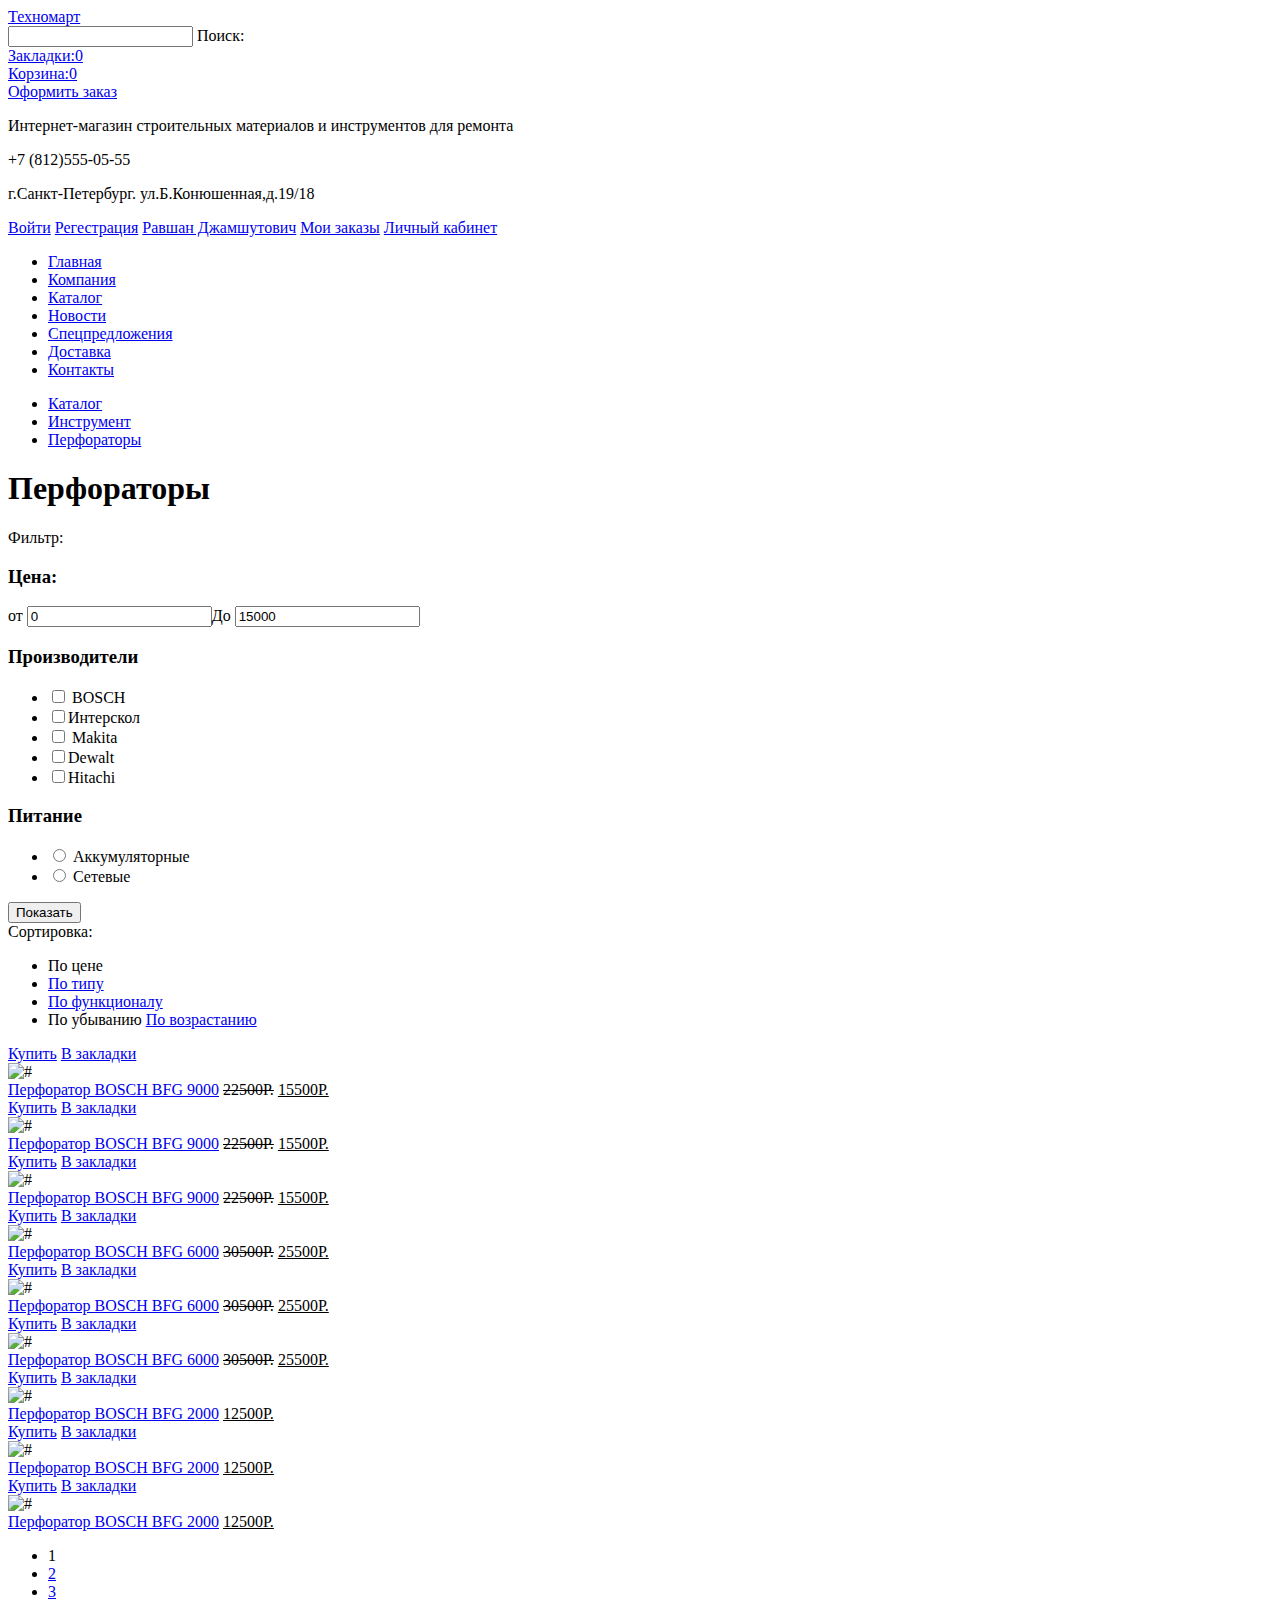
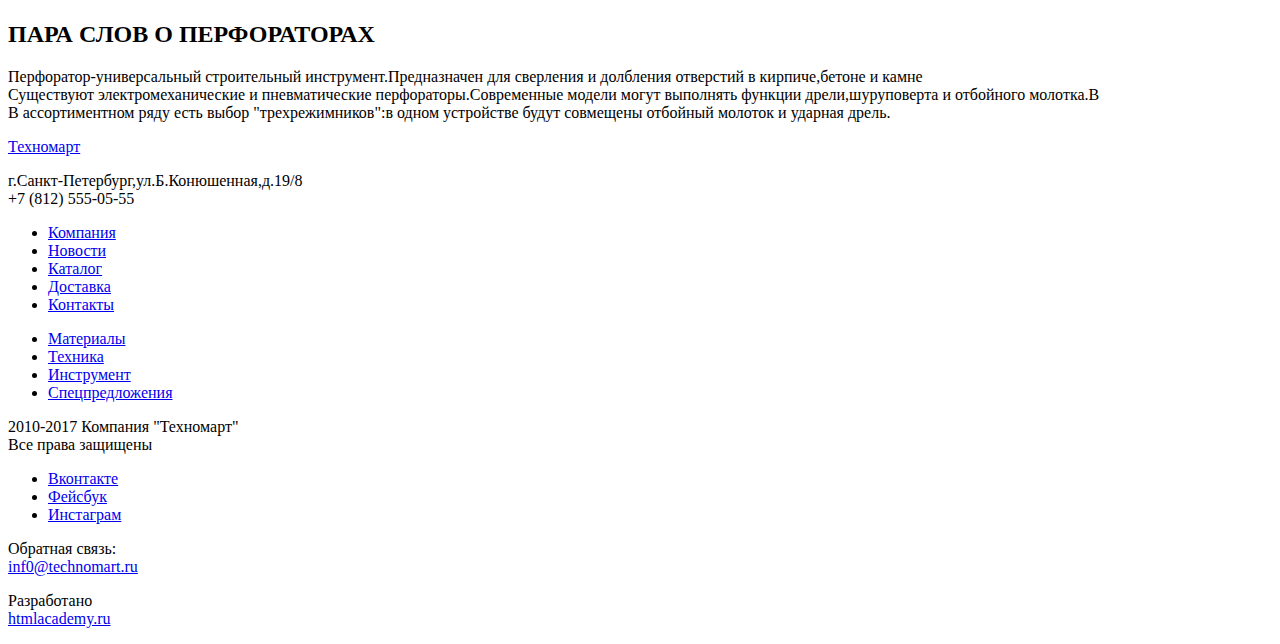
==== catalog.html @ 39be8149 "Разметка" ====
<!DOCTYPE html>
<html lang="ru">
  <head>
    <meta charset="utf-8">
    <title>HTML Academy: Техномарт</title>
  </head>
  <body>
  	<header class="page-header">
  		<div class="top-header">
  		<a href="#" class="logo"></a>
  		</div>
  		<div class="conteiner">
  		<div class="menu-top">
  			<a href="#">Техномарт</a>
  			<form class="menu-top-search" action="#">
  				<input type="text" id="search-menu">
  				<label for="search-menu">Поиск:</label>
  			</form>
  			<div class="menu-top-bookmarks">
  				<a href="#">Закладки:0</a>
  			</div>
  			<div class="menu-top-basket">
  				<a href="#">Корзина:0</a>
  			</div>
  			<div class="menu-top-order">
  				<a href="#">Оформить заказ</a>
  			</div>

  		</div>

  		</div>
      <div class="menu">
      <div class="conteiner">
      <div class="menu-middle">
        <p class="menu-middle-info">Интернет-магазин строительных материалов и инструментов для ремонта</p>
        <div class="menu-middle-info-contacts">
        <p class="menu-middle-contacts">+7 (812)555-05-55</p>
        <p class="menu-middle-adress">г.Санкт-Петербург. ул.Б.Конюшенная,д.19/18</p>
        <div class="menu-middle-acount">
        <a href="#" class="login">Войти</a>
        <a href="#" class="regestration">Регестрация</a>
        <a class="user-name" href="#">Равшан Джамшутович</a>
        <a class="user-orders" href="#">Мои заказы</a>
        <a class="user-profile" href="#">Личный кабинет</a>
          
        </div>
          </div>
      </div>
        </div>
          </div>
          <nav class="navigation-menu">
            <ul class="menu-lower">
              <li><a href="#">Главная</a></li>
              <li><a href="#">Компания</a></li>
              <li><a href="#">Каталог</a></li>
              <li><a href="#">Новости</a></li>
              <li><a href="#">Спецпредложения</a></li>
              <li><a href="#">Доставка</a></li>
              <li><a href="#">Контакты</a></li>

            </ul>
          </nav>
          </header>
        <main class="conteiner">
        <ul class="breadcrumbs">
        <li><a href="#">Каталог</a></li>
        <li><a href="#">Инструмент</a></li>
          <li><a href="#">Перфораторы</a></li>
        </ul>
        <h1 class="catalog-header">Перфораторы</h1>
        <p class="sede-topbar">Фильтр:</p>
          <section class="price-range">
            <h3>Цена:</h3>
            <div class="range-controls">
            <div class="bar">
              <div class="min"></div>
              <div class="max"></div>
            </div>
            <div class="price-controls"></div>
              от
              <input type="text" class="min" value="0">До
              <input type="text" class="max" value="15000">
            </div>
          </section>
          <section class="makers">
            <h3>Производители</h3>
            <ul>
          <li class="filter-option"><input class="visually-hidden filter-input filter-input-checkbox"
           type="checkbox" name="Baxter-of-california" id="filter-baxter-of-california"><label>
           BOSCH</label></li>
          <li class="filter-option"><input class="visually-hidden filter-input filter-input-checkbox" type="checkbox" name="Интерскол"><label>Интерскол</label></li>
          <li class="filter-option"><input class="visually-hidden filter-input filter-input-checkbox" type="checkbox" name="Makita"><label> Makita</label></li>
          <li class="filter-option"><input class="visually-hidden filter-input filter-input-checkbox" type="checkbox" name="Dewalt"><label>Dewalt</label></li>
          <li class="filter-option"><input class="visually-hidden filter-input filter-input-checkbox" type="checkbox" name="Hitachi"><label>Hitachi</label></li>
          
        </ul>
          </section>
          <section class="power-type">
            <h3>Питание</h3>
            <ul>
              <li><input id="radio1" type="radio" name="power-type" value="">
              <label for="radio1">Аккумуляторные</label>
              </li>
              <li>
                <input id="radio2" type="radio" name="power-type">
                <label for="radio2">Сетевые</label>
              </li>
            </ul>
            <div>
              <button type="submit">Показать</button>
            </div>
          </section>
          <div class="side-right">
            <div class="side-topbar">Сортировка:
            <ul class="sortir-controls">
              <li>
              <span class="sortir-options sortir-options-active">По цене</span>
              </li>
              <li>
               <a href="#" class="sortir-options">По типу</a>
              </li>
              <li>
                <a href="#">По функционалу</a>
              </li>
              <li>
                <span class="sort-down-active">По убыванию</span>
                <a href="#" class="sort-up-non-active">По возрастанию</a>
              </li>

            </ul>
              
            </div>
          </div>
          <div class="catalog">
          <div class="catalog-item  catalog-item-catalog">
            <div class="actions">
              <a href="#" class="buy">Купить</a>
              <a href="#" class="bookmark">В закладки</a>
              </div>
              <div class="image-product"><img src="#" alt="#">
            </div>
            <a class="title" href="#">Перфоратор BOSCH BFG 9000</a>
            <del class="price-old">22500Р.</del>
            <ins class="price">15500Р.</ins>
</div>
        </div>
        <div class="catalog">
          <div class="catalog-item  catalog-item-catalog">
            <div class="actions">
              <a href="#" class="buy">Купить</a>
              <a href="#" class="bookmark">В закладки</a>
              </div>
              <div class="image-product"><img src="#" alt="#">
            </div>
            <a class="title" href="#">Перфоратор BOSCH BFG 9000</a>
            <del class="price-old">22500Р.</del>
            <ins class="price">15500Р.</ins>
</div>    
</div>
 <div class="catalog">
          <div class="catalog-item  catalog-item-catalog">
            <div class="actions">
              <a href="#" class="buy">Купить</a>
              <a href="#" class="bookmark">В закладки</a>
              </div>
              <div class="image-product"><img src="#" alt="#">
            </div>
            <a class="title" href="#">Перфоратор BOSCH BFG 9000</a>
            <del class="price-old">22500Р.</del>
            <ins class="price">15500Р.</ins>
</div>
        </div>
         <div class="catalog">
          <div class="catalog-item  catalog-item-catalog">
            <div class="actions">
              <a href="#" class="buy">Купить</a>
              <a href="#" class="bookmark">В закладки</a>
              </div>
              <div class="image-product"><img src="#" alt="#">
            </div>
            <a class="title" href="#">Перфоратор BOSCH BFG 6000</a>
            <del class="price-old">30500Р.</del>
            <ins class="price">25500Р.</ins>
</div>
        </div>
         <div class="catalog">
          <div class="catalog-item  catalog-item-catalog">
            <div class="actions">
              <a href="#" class="buy">Купить</a>
              <a href="#" class="bookmark">В закладки</a>
              </div>
              <div class="image-product"><img src="#" alt="#">
            </div>
            <a class="title" href="#">Перфоратор BOSCH BFG 6000</a>
            <del class="price-old">30500Р.</del>
            <ins class="price">25500Р.</ins>
</div>
        </div>
         <div class="catalog">
          <div class="catalog-item  catalog-item-catalog">
            <div class="actions">
              <a href="#" class="buy">Купить</a>
              <a href="#" class="bookmark">В закладки</a>
              </div>
              <div class="image-product"><img src="#" alt="#">
            </div>
            <a class="title" href="#">Перфоратор BOSCH BFG 6000</a>
            <del class="price-old">30500Р.</del>
            <ins class="price">25500Р.</ins>
</div>
        </div>
         <div class="catalog">
          <div class="catalog-item  catalog-item-catalog">
            <div class="actions">
              <a href="#" class="buy">Купить</a>
              <a href="#" class="bookmark">В закладки</a>
              </div>
              <div class="image-product"><img src="#" alt="#">
            </div>
            <a class="title" href="#">Перфоратор BOSCH BFG 2000</a>
            <ins class="price">12500Р.</ins>
</div>
        </div>
        <div class="catalog">
          <div class="catalog-item  catalog-item-catalog">
            <div class="actions">
              <a href="#" class="buy">Купить</a>
              <a href="#" class="bookmark">В закладки</a>
              </div>
              <div class="image-product"><img src="#" alt="#">
            </div>
            <a class="title" href="#">Перфоратор BOSCH BFG 2000</a>
            <ins class="price">12500Р.</ins>
</div>
        </div>
        <div class="catalog">
          <div class="catalog-item  catalog-item-catalog">
            <div class="actions">
              <a href="#" class="buy">Купить</a>
              <a href="#" class="bookmark">В закладки</a>
              </div>
              <div class="image-product"><img src="#" alt="#">
            </div>
            <a class="title" href="#">Перфоратор BOSCH BFG 2000</a>
            <ins class="price">12500Р.</ins>
</div>
        </div>
        <div class="paginator">
          <ul>
            <li><span class="page-button-active">1</span></li>
            <li><a href="#" class="page-button">2</a>
            </li>
            <li><a href="#" class="page-button">3</a>
            </li>
          </ul>
        </div>
        <section>
          <div class="conteiner">
            <h2>ПАРА СЛОВ О ПЕРФОРАТОРАХ</h2>
            <p>
              Перфоратор-универсальный строительный инструмент.Предназначен для сверления и долбления отверстий в кирпиче,бетоне и камне<br>
              Существуют электромеханические и пневматические перфораторы.Современные модели могут выполнять функции дрели,шуруповерта и отбойного молотка.В<br>
              В ассортиментном ряду есть выбор "трехрежимников":в одном устройстве будут совмещены отбойный молоток и ударная дрель.


            </p>
          </div>
        </section>
</main>

    <footer class="main-footer">
      <div class="footer-upper">
        <div class="conteiner">
        <div class="contacts">
          <a href="#" class="logo">Техномарт</a>
          <p>
            г.Санкт-Петербург,ул.Б.Конюшенная,д.19/8<br>
            +7 (812) 555-05-55
          </p>
        </div>
        <div class="footer-menu breadcrumbs">
        <ul>
          <li><a href="#">Компания</a></li>
          <li><a href="#">Новости</a></li>
          <li><a href="#">Каталог</a></li>
          <li><a href="#">Доставка</a></li>
          <li><a href="#">Контакты</a></li>
          </ul>
          <ul>
          <li><a href="#">Материалы</a></li>
          <li><a href="#">Техника</a></li>
          <li><a href="#">Инструмент</a></li>
          <li><a href="#">Спецпредложения</a></li>
          </ul> 
        </div>  
          </div>
            </div>
            <div class="footer-lower">
              <div class="conteiner">
                <p class="coopyright-company">
                  2010-2017 Компания "Техномарт"<br>
                  Все права защищены
                </p>
                <div class="footer-social">
                  <ul class="social">
                    <li><a href="#">Вконтакте</a></li>
                    <li><a href="#">Фейсбук</a></li>
                    <li><a href="#">Инстаграм</a></li>
                  </ul>
                </div>
                <p class="feedback">
                  Обратная связь:<br>
                  <a href="#" class="e-mail">inf0@technomart.ru</a>
                </p>
                <p>
                  Разработано<br>
                  <a href="#">htmlacademy.ru</a>
                </p>
              </div>
              </div>
              </footer>
              </body>
              </html>
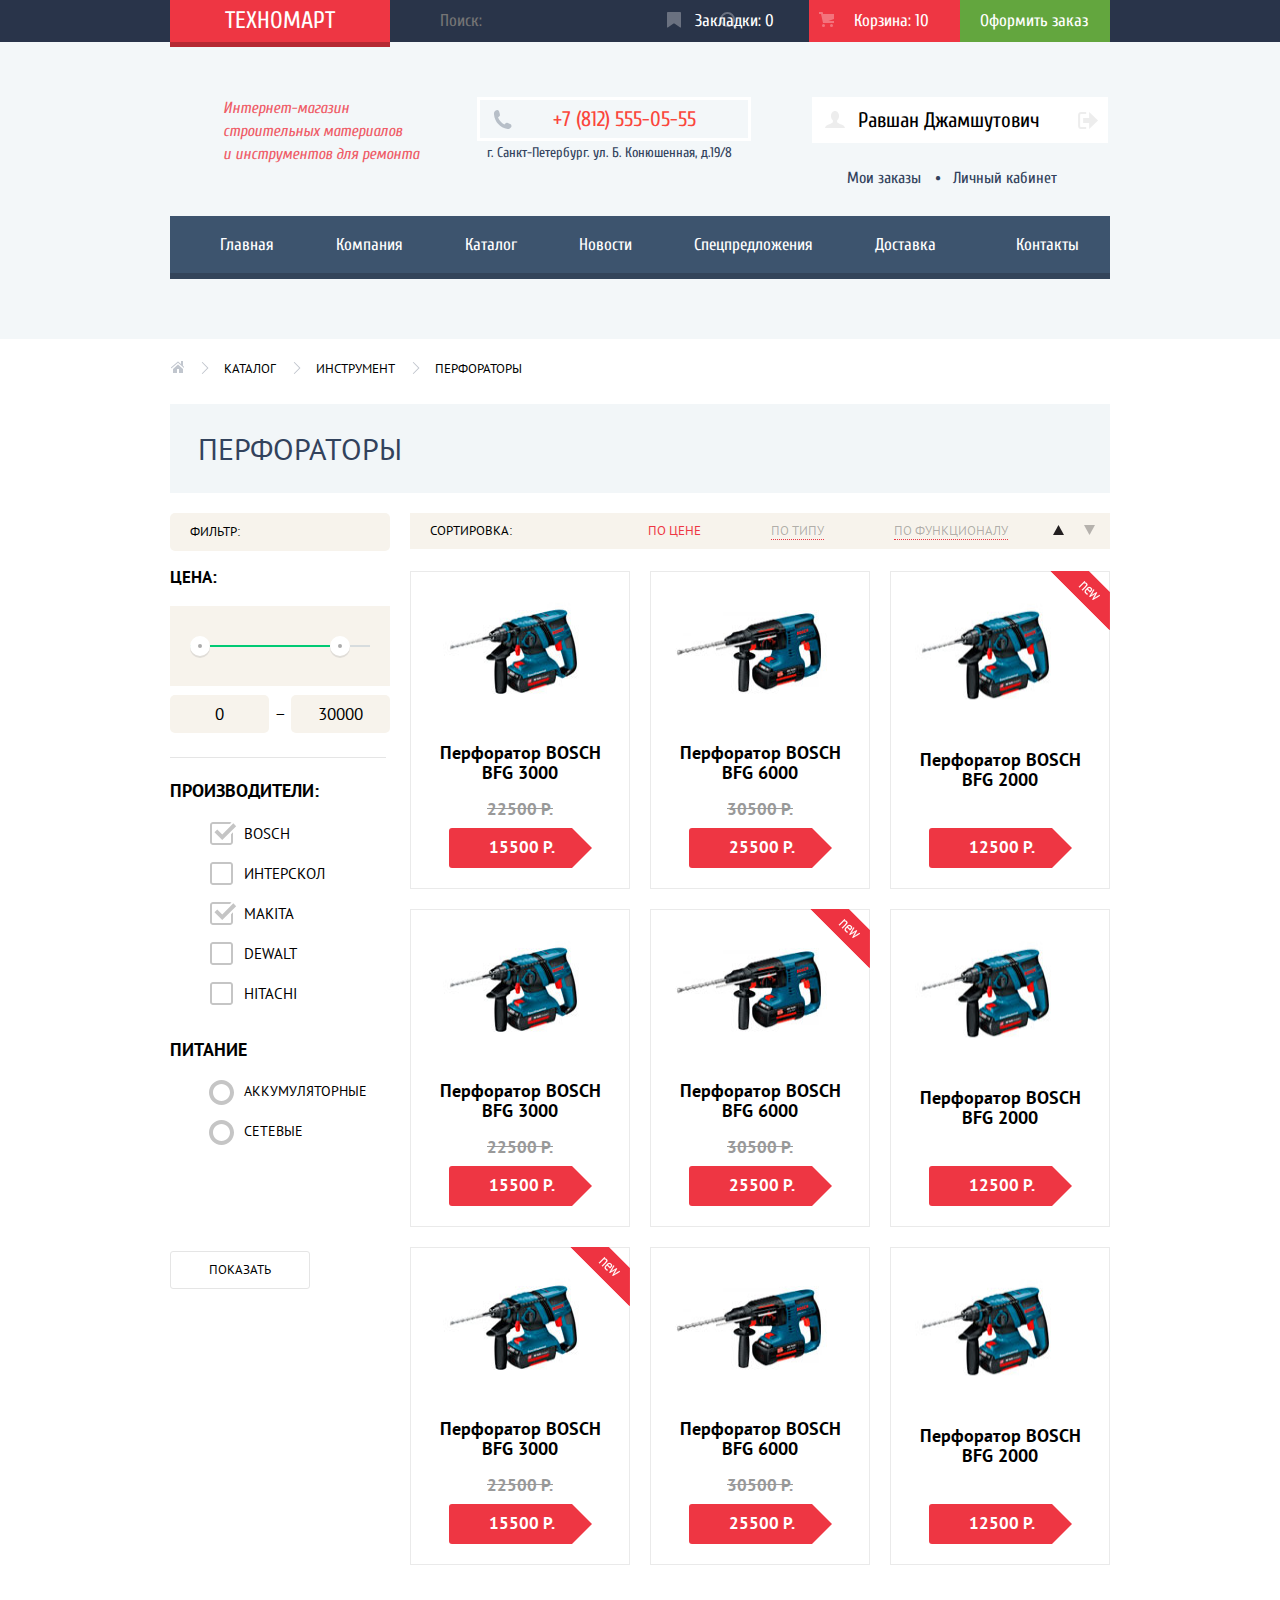
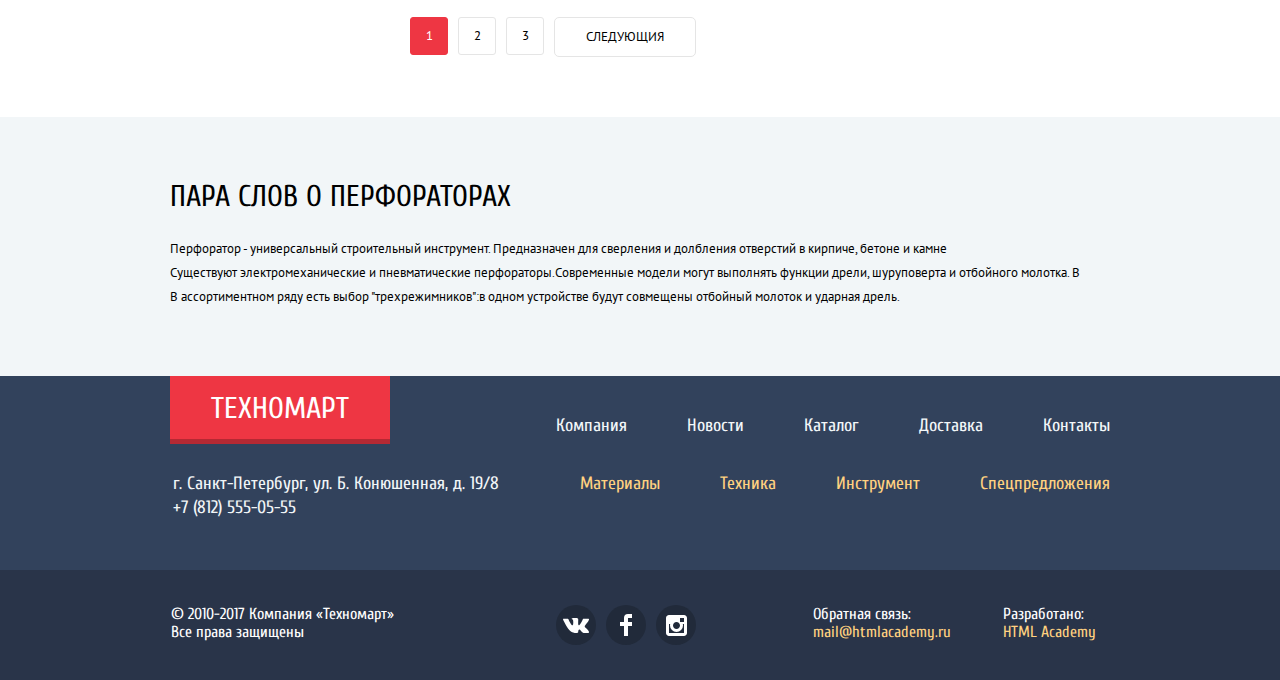
==== commit 8140b797: "Ласт комит" ====
--- a/catalog.html
+++ b/catalog.html
@@ -3,322 +3,474 @@
   <head>
     <meta charset="utf-8">
     <title>HTML Academy: Техномарт</title>
+    <link rel="stylesheet" href="css/style.css">
+     <link href="css/normalize.css" rel="stylesheet">
+    <link href="https://fonts.googleapis.com/css?family=PT+Sans:400,400i,700,700i&amp;subset=cyrillic" rel="stylesheet">
+    <link href="https://fonts.googleapis.com/css?family=Cuprum:400,400i,700,700i&amp;subset=cyrillic" rel="stylesheet">
   </head>
   <body>
-  	<header class="page-header">
-  		<div class="top-header">
-  		<a href="#" class="logo"></a>
-  		</div>
-  		<div class="conteiner">
-  		<div class="menu-top">
-  			<a href="#">Техномарт</a>
-  			<form class="menu-top-search" action="#">
-  				<input type="text" id="search-menu">
-  				<label for="search-menu">Поиск:</label>
-  			</form>
-  			<div class="menu-top-bookmarks">
-  				<a href="#">Закладки:0</a>
-  			</div>
-  			<div class="menu-top-basket">
-  				<a href="#">Корзина:0</a>
-  			</div>
-  			<div class="menu-top-order">
-  				<a href="#">Оформить заказ</a>
-  			</div>
-
-  		</div>
-
-  		</div>
-      <div class="menu">
-      <div class="conteiner">
-      <div class="menu-middle">
-        <p class="menu-middle-info">Интернет-магазин строительных материалов и инструментов для ремонта</p>
-        <div class="menu-middle-info-contacts">
-        <p class="menu-middle-contacts">+7 (812)555-05-55</p>
-        <p class="menu-middle-adress">г.Санкт-Петербург. ул.Б.Конюшенная,д.19/18</p>
+  	<header class="main-header">
+    <div class="top-menu-info">
+        <div class="container">
+            <div class="top-panel">
+                <a class="logo">Техномарт<span class="logo-border"></span></a>
+                <form class="top-panel-item top-panel-item-search" method="GET"  name="search">
+               <label class="menu-top-label">
+                        <span class="visually-hidden">Поиск:</span>
+                        <input class="menu-top-input" type="search" id="search" name="search" placeholder="Поиск: ">
+                        <svg class="top-panel-search-icon" xmlns="http://www.w3.org/2000/svg" width="17" height="17" viewBox="0 0 17 17"><path fill="#ffffff" d="M17 15.586l-3.542-3.542A7.465 7.465 0 0 0 15 7.5 7.5 7.5 0 1 0 7.5 15c1.71 0 3.282-.579 4.544-1.542L15.586 17 17 15.586zM2 7.5C2 4.467 4.467 2 7.5 2 10.532 2 13 4.467 13 7.5c0 3.032-2.468 5.5-5.5 5.5A5.506 5.506 0 0 1 2 7.5z"/>        
+                        </svg>
+                    </label>
+                    </form>
+                <a class="menu-item menu-item-bookmark" href="#">Закладки: 0</a>
+                <a class="menu-item menu-item-cart menu-item-cart-catalog" href="#">Корзина: 10</a>
+                <a class="menu-item menu-item-checkout" href="#">Оформить заказ</a>
+            </div>
+        </div>
+    </div>
+
+      <div class="menu-navigation">
+        <div class="container">
+          <div class="menu-middle-panel">
+             <p class="menu-middle-info">Интернет-магазин <br>строительных материалов<br> и инструментов для ремонта</p>
+         <div class="menu-middle-info-contacts">
+            <a href="tel:+78125550555" class="contact-phone">+7 (812) 555-05-55</a>   
+            <span class="menu-middle-adress">г. Санкт-Петербург. ул. Б. Конюшенная, д.19/8</span>
+        </div>
         <div class="menu-middle-acount">
-        <a href="#" class="login">Войти</a>
-        <a href="#" class="regestration">Регестрация</a>
-        <a class="user-name" href="#">Равшан Джамшутович</a>
-        <a class="user-orders" href="#">Мои заказы</a>
-        <a class="user-profile" href="#">Личный кабинет</a>
-          
+        <div class="user-navigation">
+        <div class="user-login user-login-autorization">
+        <a class="user-name user-navigation-authorization " href="#">Равшан Джамшутович</a>
+        </div>
+        </div>
+        <ul class="user-profile">
+        <li class="autorization-user-login ">
+         <a class="user-orders user-link" href="#">Мои заказы</a>
+         </li>
+        <li class="autorization-user-login">
+         <a class="user-profile user-link" href="#">Личный кабинет</a></li>
+          </ul>
         </div>
           </div>
-      </div>
-        </div>
-          </div>
-          <nav class="navigation-menu">
-            <ul class="menu-lower">
-              <li><a href="#">Главная</a></li>
-              <li><a href="#">Компания</a></li>
-              <li><a href="#">Каталог</a></li>
-              <li><a href="#">Новости</a></li>
-              <li><a href="#">Спецпредложения</a></li>
-              <li><a href="#">Доставка</a></li>
-              <li><a href="#">Контакты</a></li>
-
-            </ul>
-          </nav>
+          <nav class="navigation">
+                <ul class="navigation-items">
+                    <li class="navigation-item">
+                        <a class="navigation-breadcrumbs" href="index.html">Главная</a>
+                    </li>
+                    <li class="navigation-item">
+                        <a class="navigation-breadcrumbs" href="#">Компания</a>
+                    </li>
+                    <li class="navigation-item">
+                        <a class="navigation-breadcrumbs" href="catalog.html">Каталог</a>
+                    </li>
+                    <li class="navigation-item">
+                        <a class="navigation-breadcrumbs" href="#">Новости</a>
+                    </li>
+                    <li class="navigation-item">
+                        <a class="navigation-breadcrumbs" href="#">Спецпредложения</a>
+                    </li>
+                    <li class="navigation-item">
+                        <a class="navigation-breadcrumbs" href="#">Доставка</a>
+                    </li>
+                    <li class="navigation-item">
+                        <a class="navigation-breadcrumbs" href="#">Контакты</a>
+                    </li>
+                </ul>
+            </nav>
+            </div>
+        </div>
           </header>
-        <main class="conteiner">
-        <ul class="breadcrumbs">
-        <li><a href="#">Каталог</a></li>
-        <li><a href="#">Инструмент</a></li>
-          <li><a href="#">Перфораторы</a></li>
-        </ul>
+        <main class="shop-main">
+        <div class="container">
+        <ol class="breadcrumbs">
+        <li><a class="breadcrumbs-item breadcrumbs-home" href=""></a></li>
+        <li><a class="breadcrumbs-item" href="#">Каталог</a></li>
+        <li><a class="breadcrumbs-item" href="#">Инструмент</a></li>
+          <li><a class="breadcrumbs-item" href="#">Перфораторы</a></li>
+        </ol>
+        <div class="headline headline-text">
         <h1 class="catalog-header">Перфораторы</h1>
-        <p class="sede-topbar">Фильтр:</p>
+        </div>
+        <div class="catalog">
+        <div class="catalog-left">
+        <form class="filter">
+        <span class="filter-title">Фильтр:</span>
           <section class="price-range">
-            <h3>Цена:</h3>
-            <div class="range-controls">
-            <div class="bar">
-              <div class="min"></div>
-              <div class="max"></div>
-            </div>
-            <div class="price-controls"></div>
-              от
-              <input type="text" class="min" value="0">До
-              <input type="text" class="max" value="15000">
-            </div>
+            <h3 class="price-control-title">Цена:</h3>
+              <div class="min-max">
+                <div class="minmax-line">
+                  <div class="scale"></div>
+                  <div class="minmax-toogle"></div>
+                  <div class="minmax-toogle minmax-toogle-max"></div>
+                </div>
+              </div>
+
+
+            
+
+
+            <div class="filter-price-inputs">
+             <label class="visually-hidden" for="min">от</label>
+             <label class="visually-hidden" for="max">до</label>
+             <input class="filter-price-input filter-price-input-min" type="text" name="min" id="min" value="0">
+              <span  class="filter-dash">&mdash;</span>
+             <input class="filter-price-input filter-price-input-max" type="text" name="max" id="max" value="30000">
+               </div>
           </section>
+          <div class="filter-align"></div>
           <section class="makers">
-            <h3>Производители</h3>
-            <ul>
+            <h3>Производители:</h3>
+            <ul class="filter-manufacture-input">
           <li class="filter-option"><input class="visually-hidden filter-input filter-input-checkbox"
-           type="checkbox" name="Baxter-of-california" id="filter-baxter-of-california"><label>
+              type="checkbox" name="BOSCH" id="r1" checked>
+           <label class="filter-label filter-label-checkbox" for="r1">
            BOSCH</label></li>
-          <li class="filter-option"><input class="visually-hidden filter-input filter-input-checkbox" type="checkbox" name="Интерскол"><label>Интерскол</label></li>
-          <li class="filter-option"><input class="visually-hidden filter-input filter-input-checkbox" type="checkbox" name="Makita"><label> Makita</label></li>
-          <li class="filter-option"><input class="visually-hidden filter-input filter-input-checkbox" type="checkbox" name="Dewalt"><label>Dewalt</label></li>
-          <li class="filter-option"><input class="visually-hidden filter-input filter-input-checkbox" type="checkbox" name="Hitachi"><label>Hitachi</label></li>
+          <li class="filter-option">
+          <input class="visually-hidden filter-input filter-input-checkbox" type="checkbox"  name="Интерскол" id="r2">
+          <label class="filter-label filter-label-checkbox" for="r2">Интерскол</label>
+          </li>
+          <li class="filter-option">
+          <input class="visually-hidden filter-input filter-input-checkbox" type="checkbox" name="Makita" id="r3" checked>
+          <label class="filter-label filter-label-checkbox" for="r3"> Makita</label>
+          </li>
+          <li class="filter-option">
+          <input class="visually-hidden filter-input filter-input-checkbox" type="checkbox" name="Dewalt" id="r4">
+          <label class="filter-label filter-label-checkbox" for="r4">Dewalt</label>
+          </li>
+          <li class="filter-option">
+          <input class="visually-hidden filter-input filter-input-checkbox" type="checkbox" name="Hitachi" id="r5">
+          <label class="filter-label filter-label-checkbox" for="r5">Hitachi</label></li>
           
         </ul>
           </section>
-          <section class="power-type">
-            <h3>Питание</h3>
-            <ul>
-              <li><input id="radio1" type="radio" name="power-type" value="">
-              <label for="radio1">Аккумуляторные</label>
-              </li>
-              <li>
-                <input id="radio2" type="radio" name="power-type">
-                <label for="radio2">Сетевые</label>
+          
+            <h3 class="power-control-title">Питание</h3>
+            <div class="filter-power">
+            <ul class="filter-power-input">
+              <li class="power">
+              <input class="visually-hidden" id="radio1" type="radio" name="power-type" value="">
+              <label class="filter-label filter-label-radio" for="radio1">Аккумуляторные</label>
+              </li>
+              <li class="link">
+                <input class="visually-hidden" id="radio2" type="radio" name="power-type">
+                <label class="filter-label filter-label-radio" for="radio2">Сетевые</label>
               </li>
             </ul>
-            <div>
-              <button type="submit">Показать</button>
-            </div>
-          </section>
-          <div class="side-right">
-            <div class="side-topbar">Сортировка:
-            <ul class="sortir-controls">
-              <li>
-              <span class="sortir-options sortir-options-active">По цене</span>
-              </li>
-              <li>
-               <a href="#" class="sortir-options">По типу</a>
-              </li>
-              <li>
-                <a href="#">По функционалу</a>
-              </li>
-              <li>
-                <span class="sort-down-active">По убыванию</span>
-                <a href="#" class="sort-up-non-active">По возрастанию</a>
-              </li>
-
+            </div>
+            <div class="filter-btn">
+              <button class="submit" type="submit">Показать</button>
+            </div>
+            </form>
+            </div>
+          
+        
+
+
+          <div class="catalog-right">
+            <div class="side-topbar">
+             <ul class="sort">
+              <li class="sort-title">
+                Сортировка:
+              </li>
+              <li class="sort-type sort-type-current"><a href="#">По цене</a></li>
+              <li class="sort-type"><a href="#">По типу</a></li>
+              <li class="sort-type"><a href="#">По функционалу</a></li>
+              <li class="sort-type sort-type-arrow sort-type-current">
+                <a href="#">
+                  <svg xmlns="http://www.w3.org/2000/svg" width="11" height="10" viewBox="0 0 11 10"><path fill="#231F20" d="M5.5 0L0 10h11"/></svg>
+                  <span class="visually-hidden">UP</span>
+                </a>
+              </li>
+              <li class="sort-type sort-type-arrow">
+                <a href="#">
+                  <svg xmlns="http://www.w3.org/2000/svg" width="11" height="10" viewBox="0 0 11 10"><path fill="#231F20" d="M5.5 10L0 0h11"/></svg>
+                  <span class="visually-hidden">DOWN</span>
+                </a>
+              </li>
             </ul>
               
             </div>
+           <ul class="price-items-catalog">
+              <li class="price-item-catalog">
+               <img class="item-catalog-image" src="img/catalog-item-bfg-3000.jpg" width="218" height="132" alt="Перфоратор BOSCH BFG 3000">
+            <ul class="item-catalog-actions">
+              <li class="item-catalog-action">
+                <button class="btn btn-buy" type="button">Купить</button>
+              </li>
+                <li  class="item-catalog-action">
+                  <button class="btn btn-bookmark">В закладки</button>
+                </li>
+         </ul>       
+              <p class="price-item-title">Перфоратор BOSCH BFG 3000</p>
+              <p class="item-price-old">22500 Р.</p>
+              <p class="item-price">
+              <a class="btn btn-price" href="#">15500 Р.</a>
+              </p>
+             </li>  
+
+             <li class="price-item-catalog">
+             <img class="item-catalog-image" src="img/catalog-item-bfg-6000.jpg" width="218" height="132" alt="Перфоратор BOSCH BFG 6000">
+             <ul class="item-catalog-actions">
+               <li class="item-catalog-action">
+               <button class="btn btn-buy" type="button">Купить</button>
+              </li>
+               <li  class="item-catalog-action">
+                 <button class="btn btn-bookmark">В закладки</button>
+              </li>
+               </ul>
+               <p class="price-item-title">Перфоратор BOSCH BFG 6000</p>
+               <p class="item-price-old">30500 Р.</p>
+                <p class="item-price">
+                <a class="btn btn-price" href="#">25500 Р.</a>
+                </p>
+                 </li>
+
+                 <li class="price-item-catalog">
+                  <img class="item-catalog-image" src="img/catalog-item-bfg-2000.jpg" width="218" height="132" alt="Перфоратор BOSCH BFG 3000">
+                  <ul class="item-catalog-actions">
+                   <li class="item-catalog-action">
+                    <button class="btn btn-buy" type="button">Купить</button>
+                   </li>
+                   <li  class="item-catalog-action">
+                    <button class="btn btn-bookmark">В закладки</button>
+                  </li>
+                    </ul>
+                    <p class="price-item-title">Перфоратор BOSCH BFG 2000</p>
+                    <p class="price-item-title visually-hidden"></p>
+                    <p class="item-price">
+                    <a class="btn btn-price" href="#">12500 Р.</a>
+                    </p>
+                    <img class="item-new" src="img/label-new.png" width="60" height="59" alt="Новинка">
+                    </li>
+
+                     <li class="price-item-catalog">
+                     <img class="item-catalog-image" src="img/catalog-item-bfg-3000.jpg" width="218" height="132" alt="Перфоратор BOSCH BFG 3000">
+                     <ul class="item-catalog-actions">
+                     <li class="item-catalog-action">
+                      <button class="btn btn-buy" type="button">Купить</button>
+                    </li>
+                    <li  class="item-catalog-action">
+                      <button class="btn btn-bookmark">В закладки</button>
+                    </li>
+                </ul>
+                  <p class="price-item-title">Перфоратор BOSCH BFG 3000</p>
+                  <p class="item-price-old">22500 Р.</p>
+                  <p class="item-price">
+                  <a class="btn btn-price" href="#">15500 Р.</a>
+                  </p>
+             </li>
+
+             <li class="price-item-catalog">
+             <img class="item-catalog-image" src="img/catalog-item-bfg-6000.jpg" width="218" height="132" alt="Перфоратор BOSCH BFG 3000">
+             <ul class="item-catalog-actions">
+                <li class="item-catalog-action">
+                    <button class="btn btn-buy" type="button">Купить</button>
+                </li>
+                <li  class="item-catalog-action">
+                    <button class="btn btn-bookmark">В закладки</button>
+                </li>
+               </ul>
+                <p class="price-item-title">Перфоратор BOSCH BFG 6000</p>
+                <p class="item-price-old">30500 Р.</p>
+                <p class="item-price">
+                <a class="btn btn-price" href="#">25500 Р.</a>
+                </p>
+                  <img class="item-new" src="img/label-new.png" width="60" height="59" alt="Новинка">
+                 </li>
+
+                 <li class="price-item-catalog">
+                  <img class="item-catalog-image" src="img/catalog-item-bfg-2000.jpg" width="218" height="132" alt="Перфоратор BOSCH BFG 3000">
+                  <ul class="item-catalog-actions">
+                  <li class="item-catalog-action">
+                    <button class="btn btn-buy" type="button">Купить</button>
+                  </li>
+                  <li  class="item-catalog-action">
+                    <button class="btn btn-bookmark">В закладки</button>
+                  </li>
+                    </ul>
+                    <p class="price-item-title">Перфоратор BOSCH BFG 2000</p>
+                    <p class="price-item-title visually-hidden"></p>
+                    <p class="item-price">
+                    <a class="btn btn-price" href="#">12500 Р.</a>
+                    </p>
+                    </li>
+
+                     <li class="price-item-catalog">
+                     <img class="item-catalog-image" src="img/catalog-item-bfg-3000.jpg" width="218" height="132" alt="Перфоратор BOSCH BFG 3000">
+                     <ul class="item-catalog-actions">
+                     <li class="item-catalog-action">
+                      <button class="btn btn-buy" type="button">Купить</button>
+                      </li>
+                      <li  class="item-catalog-action">
+                      <button class="btn btn-bookmark">В закладки</button>
+                  </li>
+                </ul>
+                 <p class="price-item-title">Перфоратор BOSCH BFG 3000</p>
+                  <p class="item-price-old">22500 Р.</p>
+                  <p class="item-price">
+                     <a class="btn btn-price" href="#">15500 Р.</a>
+                  </p>
+               <img class="item-new" src="img/label-new.png" width="60" height="59" alt="Новинка">
+             </li>
+
+             <li class="price-item-catalog">
+             <img class="item-catalog-image" src="img/catalog-item-bfg-6000.jpg" width="218" height="132" alt="Перфоратор BOSCH BFG 3000">
+             <ul class="item-catalog-actions">
+              <li class="item-catalog-action">
+               <button class="btn btn-buy" type="button">Купить</button>
+              </li>
+              <li  class="item-catalog-action">
+               <button class="btn btn-bookmark">В закладки</button>
+              </li>
+               </ul>
+                <p class="price-item-title">Перфоратор BOSCH BFG 6000</p>
+                <p class="item-price-old">30500 Р.</p>
+                <p class="item-price">
+                <a class="btn btn-price" href="#">25500 Р.</a>
+                </p>
+                 </li>
+
+                 <li class="price-item-catalog">
+                  <img class="item-catalog-image" src="img/catalog-item-bfg-2000.jpg" width="218" height="132" alt="Перфоратор BOSCH BFG 3000">
+                  <ul class="item-catalog-actions">
+                   <li class="item-catalog-action">
+                    <button class="btn btn-buy" type="button">Купить</button>
+                   </li>
+                    <li  class="item-catalog-action">
+                      <button class="btn btn-bookmark">В закладки</button>
+                   </li>
+                    </ul>
+                    <p class="price-item-title">Перфоратор BOSCH BFG 2000</p>
+                    <p class="price-item-title visually-hidden"></p>
+                    <p class="item-price">
+                    <a class="btn btn-price" href="#">12500 Р.</a>
+                    </p>
+                    </li>
+
+                </ul>
+            <ol class="pagination">
+            <li class="pagination-item">
+            <a class=" page-btn page-btn-active" href="#">1</a>
+            </li>
+            <li class="pagination-item">
+            <a href="#" class="page-btn">2</a>
+            </li>
+            <li class="pagination-item">
+            <a href="#" class="page-btn">3</a>
+            </li>
+            <li><a class="page-btn-next" href="#">Следующия</a></li>
+          </ol>   
+          </div>       
+        </div>
+        </div>
+        <div class="info-about">
+          <div class="container">
+          <section class="paragraph-about">
+            <h2 class="header-paragraph">ПАРА СЛОВ О ПЕРФОРАТОРАХ</h2>
+            <p class="paragraph-title-info">
+              Перфоратор - универсальный строительный инструмент. Предназначен для сверления и долбления отверстий в кирпиче, бетоне и камне<br>
+              Существуют электромеханические и пневматические перфораторы.Современные модели могут выполнять функции дрели, шуруповерта и отбойного молотка. В<br>
+              В ассортиментном ряду есть выбор "трехрежимников":в одном устройстве будут совмещены отбойный молоток и ударная дрель.
+
+
+            </p>
+            </section>
           </div>
-          <div class="catalog">
-          <div class="catalog-item  catalog-item-catalog">
-            <div class="actions">
-              <a href="#" class="buy">Купить</a>
-              <a href="#" class="bookmark">В закладки</a>
-              </div>
-              <div class="image-product"><img src="#" alt="#">
-            </div>
-            <a class="title" href="#">Перфоратор BOSCH BFG 9000</a>
-            <del class="price-old">22500Р.</del>
-            <ins class="price">15500Р.</ins>
-</div>
-        </div>
-        <div class="catalog">
-          <div class="catalog-item  catalog-item-catalog">
-            <div class="actions">
-              <a href="#" class="buy">Купить</a>
-              <a href="#" class="bookmark">В закладки</a>
-              </div>
-              <div class="image-product"><img src="#" alt="#">
-            </div>
-            <a class="title" href="#">Перфоратор BOSCH BFG 9000</a>
-            <del class="price-old">22500Р.</del>
-            <ins class="price">15500Р.</ins>
-</div>    
-</div>
- <div class="catalog">
-          <div class="catalog-item  catalog-item-catalog">
-            <div class="actions">
-              <a href="#" class="buy">Купить</a>
-              <a href="#" class="bookmark">В закладки</a>
-              </div>
-              <div class="image-product"><img src="#" alt="#">
-            </div>
-            <a class="title" href="#">Перфоратор BOSCH BFG 9000</a>
-            <del class="price-old">22500Р.</del>
-            <ins class="price">15500Р.</ins>
-</div>
-        </div>
-         <div class="catalog">
-          <div class="catalog-item  catalog-item-catalog">
-            <div class="actions">
-              <a href="#" class="buy">Купить</a>
-              <a href="#" class="bookmark">В закладки</a>
-              </div>
-              <div class="image-product"><img src="#" alt="#">
-            </div>
-            <a class="title" href="#">Перфоратор BOSCH BFG 6000</a>
-            <del class="price-old">30500Р.</del>
-            <ins class="price">25500Р.</ins>
-</div>
-        </div>
-         <div class="catalog">
-          <div class="catalog-item  catalog-item-catalog">
-            <div class="actions">
-              <a href="#" class="buy">Купить</a>
-              <a href="#" class="bookmark">В закладки</a>
-              </div>
-              <div class="image-product"><img src="#" alt="#">
-            </div>
-            <a class="title" href="#">Перфоратор BOSCH BFG 6000</a>
-            <del class="price-old">30500Р.</del>
-            <ins class="price">25500Р.</ins>
-</div>
-        </div>
-         <div class="catalog">
-          <div class="catalog-item  catalog-item-catalog">
-            <div class="actions">
-              <a href="#" class="buy">Купить</a>
-              <a href="#" class="bookmark">В закладки</a>
-              </div>
-              <div class="image-product"><img src="#" alt="#">
-            </div>
-            <a class="title" href="#">Перфоратор BOSCH BFG 6000</a>
-            <del class="price-old">30500Р.</del>
-            <ins class="price">25500Р.</ins>
-</div>
-        </div>
-         <div class="catalog">
-          <div class="catalog-item  catalog-item-catalog">
-            <div class="actions">
-              <a href="#" class="buy">Купить</a>
-              <a href="#" class="bookmark">В закладки</a>
-              </div>
-              <div class="image-product"><img src="#" alt="#">
-            </div>
-            <a class="title" href="#">Перфоратор BOSCH BFG 2000</a>
-            <ins class="price">12500Р.</ins>
-</div>
-        </div>
-        <div class="catalog">
-          <div class="catalog-item  catalog-item-catalog">
-            <div class="actions">
-              <a href="#" class="buy">Купить</a>
-              <a href="#" class="bookmark">В закладки</a>
-              </div>
-              <div class="image-product"><img src="#" alt="#">
-            </div>
-            <a class="title" href="#">Перфоратор BOSCH BFG 2000</a>
-            <ins class="price">12500Р.</ins>
-</div>
-        </div>
-        <div class="catalog">
-          <div class="catalog-item  catalog-item-catalog">
-            <div class="actions">
-              <a href="#" class="buy">Купить</a>
-              <a href="#" class="bookmark">В закладки</a>
-              </div>
-              <div class="image-product"><img src="#" alt="#">
-            </div>
-            <a class="title" href="#">Перфоратор BOSCH BFG 2000</a>
-            <ins class="price">12500Р.</ins>
-</div>
-        </div>
-        <div class="paginator">
-          <ul>
-            <li><span class="page-button-active">1</span></li>
-            <li><a href="#" class="page-button">2</a>
+        </div>
+</main>
+
+    <footer class="main-footer">
+    <div class="footer-one">
+        <div class="container">
+           <div class="footer-top">
+          <a class="logo logo-large">Техномарт<span class="logo-border"></span></a>
+
+            <div class="footer-top-company">
+           <ul class="company-panel">
+            <li class="company-panel-item">
+                    <a class="company-panel" href="#">Компания</a>
             </li>
-            <li><a href="#" class="page-button">3</a>
-            </li>
+               <li class="company-panel-item">
+                 <a class="company-panel" href="#">Новости</a>
+               </li>
+              <li class="company-panel-item">
+              <a class="company-panel" href="#">Каталог</a>
+             </li>
+              <li class="company-panel-item">
+               <a class="company-panel" href="#">Доставка
+               </a>
+               </li>
+                <li class="company-panel-item">
+                   <a class="company-panel" href="#">Контакты</a>
+                  </li>
+                    </ul>
+                </div>
+            </div>
+
+          <div class="footer-middle">
+              <div class="footer-middle-tel-adres">
+                <p class="footer-middle-adres">г. Санкт-Петербург, ул. Б. Конюшенная, д. 19/8</p>
+                <p class="footer-middle-tel">+7 (812) 555-05-55</p>
+                </div>
+
+       <div class="footer-middle-panel">
+          <ul class="company-panel">
+             <li class="company-panel-item">
+               <a class="company-panel company-panel-company-color" href="#">Материалы</a>
+             </li>
+             <li class="company-panel-item">
+              <a class="company-panel company-panel-company-color" href="#">Техника</a>
+             </li>
+            <li class="company-panel-item">
+              <a class="company-panel company-panel-company-color" href="#">Инструмент</a>
+             </li>
+             <li class="company-panel-item">
+               <a class="company-panel company-panel-company-color" href="#">Спецпредложения</a>
+             </li>
+             </ul>
+                </div>
+            </div>
+        </div>
+    </div>
+
+  <div class="footer-two">
+     <div class="container">
+         <div class="footer-bottom">
+           <p class="footer-bottom-copyright">© 2010-2017 Компания «Техномарт»<br>
+               Все права защищены</p>
+
+           <div class="footer-bottom-social">
+             <ul class="social">
+             <li class="social-item">
+                <a class="social-button" href="#">
+                 <img class="social-button-icon" src="img/icon-vk.svg" width="26" height="15" alt="Вконтакте">
+                </a>
+              </li>
+         <li class="social-item">
+          <a class="social-button" href="#">
+            <img class="social-button-icon" src="img/icon-fb.svg" width="12" height="22" alt="Facebook">
+         </a>
+              </li>
+          <li class="social-item">
+           <a class="social-button" href="#">
+         <img class="social-button-icon" src="img/icon-insta.svg" width="21" height="21" alt="Instagram">
+            </a>
+             </li>
           </ul>
-        </div>
-        <section>
-          <div class="conteiner">
-            <h2>ПАРА СЛОВ О ПЕРФОРАТОРАХ</h2>
-            <p>
-              Перфоратор-универсальный строительный инструмент.Предназначен для сверления и долбления отверстий в кирпиче,бетоне и камне<br>
-              Существуют электромеханические и пневматические перфораторы.Современные модели могут выполнять функции дрели,шуруповерта и отбойного молотка.В<br>
-              В ассортиментном ряду есть выбор "трехрежимников":в одном устройстве будут совмещены отбойный молоток и ударная дрель.
-
-
-            </p>
-          </div>
-        </section>
-</main>
-
-    <footer class="main-footer">
-      <div class="footer-upper">
-        <div class="conteiner">
-        <div class="contacts">
-          <a href="#" class="logo">Техномарт</a>
-          <p>
-            г.Санкт-Петербург,ул.Б.Конюшенная,д.19/8<br>
-            +7 (812) 555-05-55
-          </p>
-        </div>
-        <div class="footer-menu breadcrumbs">
-        <ul>
-          <li><a href="#">Компания</a></li>
-          <li><a href="#">Новости</a></li>
-          <li><a href="#">Каталог</a></li>
-          <li><a href="#">Доставка</a></li>
-          <li><a href="#">Контакты</a></li>
-          </ul>
-          <ul>
-          <li><a href="#">Материалы</a></li>
-          <li><a href="#">Техника</a></li>
-          <li><a href="#">Инструмент</a></li>
-          <li><a href="#">Спецпредложения</a></li>
-          </ul> 
-        </div>  
-          </div>
-            </div>
-            <div class="footer-lower">
-              <div class="conteiner">
-                <p class="coopyright-company">
-                  2010-2017 Компания "Техномарт"<br>
-                  Все права защищены
-                </p>
-                <div class="footer-social">
-                  <ul class="social">
-                    <li><a href="#">Вконтакте</a></li>
-                    <li><a href="#">Фейсбук</a></li>
-                    <li><a href="#">Инстаграм</a></li>
-                  </ul>
-                </div>
-                <p class="feedback">
-                  Обратная связь:<br>
-                  <a href="#" class="e-mail">inf0@technomart.ru</a>
-                </p>
-                <p>
-                  Разработано<br>
-                  <a href="#">htmlacademy.ru</a>
-                </p>
-              </div>
-              </div>
-              </footer>
-              </body>
-              </html>
+                </div>
+
+                <div class="footer-bottom-email-studio">
+                    <p class="footer-bottom-email">Обратная связь:<br>
+                        <a class="link-mail" href="mailto:mail@htmlacademy.ru">mail@htmlacademy.ru</a>
+                    </p>
+                    <p class="footer-bottom-web-studio">Разработано:<br>
+                        <a class="link-mail" href="https://htmlacademy.ru">HTML Academy</a>
+                    </p>
+                </div>
+            </div>
+        </div>
+    </div>
+</footer>
+</body>
+</html>
             --- a/css/style.css
+++ b/css/style.css
@@ -0,0 +1,2397 @@
+body {
+
+    margin: 0;
+    padding: 0;
+    min-width: 940px;
+
+    font-family: "PT Sans", "Cuprum", "Arial", sans-serif;
+    font-size: 13px;
+    line-height: 24px;
+    font-weight: normal;   
+    color: #000000;
+}
+
+.visually-hidden{
+    position: absolute;
+    overflow: hidden;
+    clip: rect(0 0 0 0);
+    height: 1px;
+    width: 1px;
+    margin: -1px;
+    padding: 0;
+    border: 0;
+}
+
+.container{
+    width: 940px;
+    margin:  0 auto;
+    padding: 0 10px;
+}
+
+.top-menu-info{
+    background-color: #29344a;
+}
+
+.menu-navigation{
+    padding-top: 30px;
+    padding-bottom: 60px;
+    background-color: #f3f7f9;
+}
+
+.btn{
+    display: inline-block;
+    vertical-align: top;
+    box-sizing: border-box;
+    min-height: 38px;
+    min-width: 150px;
+    margin: 0 auto;
+    padding: 10px 5px;
+
+    position: relative;
+
+    background-color: #ee3643;
+    color: #ffffff;
+    outline: none;
+    border: none;
+    border-radius: 3px;
+
+    font-family: "Cuprum", "Arial", sans-serif;
+    text-align: center;
+    font-size: 14px;
+    line-height: 18px;
+    text-decoration: none;
+    text-transform: uppercase;
+
+}
+
+.btn:hover{
+    cursor: pointer;
+    background-color: #ca2c37;
+}
+
+.btn:active{
+    background-color: #ba2732;
+}
+
+/*Текстовые стили заголовков*/
+.catalog-header {
+    font-size: 30px;
+    line-height: 30px; 
+    color:#32425c;
+}
+
+
+.info-header{
+    text-transform: uppercase;
+    color: #000;
+    background: #f2f6f8;
+    font-size: 30px;
+    font-family: "Cuprum","Arial",sans-serif;
+}
+
+.slider-info{
+    font-size: 36px;
+    line-height: 30px;
+    color: #ffffff;
+}
+
+.popular-manufacturers{
+    font-size: 30px;
+    line-height: 30px;
+    color: #32425c;
+}
+
+.dilivery-header{
+    text-transform: uppercase;
+    color: #32425c;
+    font-size: 36px;
+    font-family: "Cuprum","Arial",sans-serif;
+    font-weight: 400;
+    font-style: normal;
+    line-height: 24px;
+}
+
+.contacts-header{
+    font-size:30px;
+    line-height: 24px;
+    color: #000000;
+    text-transform: uppercase;
+}
+
+.company-info-header{
+    font-size:30px;
+    line-height: 24px;
+    color: #000000;
+    text-transform: uppercase;
+}
+
+.header-paragraph{
+    font-size:30px;
+    line-height: 24px;
+    color: #000000;
+
+    margin: 0;
+    margin-bottom: 28px;
+    padding: 0;
+    font-size: 30px;
+    line-height: 24px;
+    font-weight: normal;
+    text-transform: uppercase;
+    font-weight: 400;
+
+    font-family: "Cuprum","Arial",sans-serif;
+
+}
+
+.popular-price{
+    font-size: 30px;
+    line-height: 30px;
+    color: #32425c;
+}
+
+h3 {
+    font-size: 18px;
+    line-height: 30px;
+    color: #000000;
+}
+
+
+
+/*Стилизация главных*/
+
+.main-header {
+  min-width: 940px;
+  min-height: 320px;
+  font-size: 17px;
+  font-family: 'Cuprum';
+  background-color: #f1f5f7;
+}
+.top-header{
+    background-color: #293449;
+    font-size: 0px;
+}
+
+a{
+    text-decoration:none ;
+}
+
+
+
+.top-panel{ 
+display: flex; 
+flex-direction:row; 
+align-items: stretch; 
+max-height: 42px; 
+background-color:#293449; 
+} 
+
+
+.menu-item{ 
+display: flex; 
+flex-direction: row; 
+align-items: center; 
+position: relative; 
+padding-left: 50px; 
+padding-right: 30px; 
+max-height: 42px; 
+white-space: nowrap; 
+color: #ffffff; 
+text-decoration: none; 
+} 
+
+
+.menu-item:hover{ 
+background-color: #212a3a; 
+} 
+
+.menu-item:active{ 
+background-color: #161d29; 
+} 
+
+.menu-item::before{ 
+opacity: 0.3; 
+} 
+
+.menu-item:hover::before{ 
+opacity: 1; 
+} 
+
+.menu-item:active::before{ 
+opacity: 0.5; 
+} 
+
+/*Меню текс поиска*/ 
+.top-panel-item-search{ 
+padding-left: 0; 
+padding-right: 0; 
+flex-grow: 1; 
+} 
+
+.top-panel-search-icon {
+    position: absolute;
+    top: 12px;
+    left: 720px;
+    width: 17px;
+    height: 17px;
+    opacity: 0.3;
+}
+.top-panel-item-search:hover .top-panel-search-icon {
+    opacity: 0.5;
+}
+
+.menu-top-input:active ~ .top-panel-search-icon path {
+    fill: #ee3643;
+}
+
+.menu-top-label{
+    width: 100%;
+}
+
+.menu-top-input { 
+height: 42px; 
+padding-left: 50px; 
+padding-bottom: 2px;
+border: 0; 
+font-family: "Cuprum", "Arial", sans-serif; 
+font-size: 17px; 
+width: 100%; 
+background-color: transparent; 
+}
+
+.menu-top-input:focus{
+outline:none;
+background-color:#fff;
+color:#000;
+}
+
+
+.menu-item-bookmark{
+    
+    padding-right: 35px;
+    font-size: 17px;
+    font-weight: 400;
+    font-style: normal;
+    font-family: "Cuprum","Arial",sans-serif;
+    text-decoration: none;
+}
+
+.menu-item-bookmark::before{
+    content: "";
+    position: absolute;
+    top: 12px;
+    left: 22px;
+    width: 14px;
+    height: 16px;
+    background: url("../img/icon-bookmark.svg") no-repeat;
+}
+
+.menu-item-cart{
+    padding-left: 45px;
+    padding-right: 31px;
+    font-size: 17px;
+    line-height: 18px;
+    font-weight: 400;
+    font-style: normal;
+    font-family: "Cuprum","Arial",sans-serif;
+    text-decoration: none;
+}
+
+.menu-item-cart::before{
+    content: "";
+    position: absolute;
+    top: 12px;
+    left: 10px;
+    width: 15px;
+    height: 15px;
+    background: url("../img/icon-cart.svg") no-repeat;
+}
+
+
+/*Glavnaya*/
+
+.menu-item-checkout{
+
+    padding-left: 20px;
+    padding-right: 22px;
+    font-size: 17px;
+    line-height: 18px;
+    font-weight: 400;
+    font-style: normal;
+    font-family: "Cuprum","Arial",sans-serif;
+    text-decoration: none;
+    background-color: #63a63e;
+
+}
+.menu-item-checkout:hover{
+
+    background-color: #5fbb2d;
+}
+
+.menu-item-checkout:active {
+
+    background-color: #518534;
+    color: #8b8e94;
+}
+
+/*Логотип*/
+.logo{
+    display: inline-block;
+    vertical-align: top;
+    position: relative;
+    box-sizing: border-box;
+    margin: 0;
+    padding: 9px 10px;
+    width: 220px;
+    min-height: 42px;
+
+    background-color: #ee3643;
+    color: #ffffff;
+    text-align: center;
+    font-family: "Cuprum", "Arial", sans-serif;
+    font-size: 24px;
+    line-height: 24px;
+    text-transform: uppercase;
+    text-decoration: none;
+}
+.logo-border {
+    position:absolute;
+    left: 0;
+    right: 0;
+    bottom: -5px;
+    height: 5px;
+    background-color: #b52933;
+    z-index: 2;
+}
+
+
+
+
+
+.menu-middle-info{
+    box-sizing: border-box;
+    width: 289px;
+    margin-left: 10px;
+    padding: 0;
+    padding-left: 43px;
+    padding-top: 0px;
+
+    font-size: 16px;
+    line-height: 23px;
+    font-weight: 400;
+    font-style: italic;
+    font-family: "Cuprum","Arial",sans-serif;
+    color: #ef5c67;
+}
+
+
+.menu-middle-panel {
+    display: flex;
+    align-items: center;
+}
+
+
+.menu-middle-info-contacts{
+    display:flex;
+    text-align: center;
+    flex-direction: column;
+    margin-left: 20px;
+
+    
+}
+
+.menu-middle-acount{
+    min-width: 300px;
+    text-align: center;
+    min-height: 68px;
+    align-items: flex-start;
+    margin-left: 26px;
+}
+
+.contact-phone {
+  position: relative;
+  color: #fb463c; 
+    width: 222px;
+    font-size: 21px;
+    line-height: 18px;
+    border: 3px solid #fff;
+    padding: 10px 0;
+    padding-right: 13px;
+    padding-left: 33px;
+}
+
+
+.contact-phone::before {
+  content: "";
+  position: absolute;
+  height: 20px;
+  width: 20px;
+     top: 10px;
+    left: 13px;
+  background-image: url('../img/icon-phone.svg');
+  background-repeat: no-repeat;
+  background-position: 0 0;
+}
+
+.menu-middle-adress{
+    width: 265px;
+    font-size: 14px;
+    line-height: 24px;
+    color: #32425c;
+    margin:0px;
+    padding: 0;
+
+    font-weight: 400;
+    font-style: normal;
+    font-family: "Cuprum","Arial",sans-serif;
+}
+
+/*Навигация пользователя*/
+
+.user-navigation-glavnaya{
+    display: flex;
+    min-width: 300px;
+    min-height: 68px;
+    flex-direction: row;
+    margin: 0;
+    padding: 0;
+    list-style: none;
+    align-items: flex-start;
+}
+
+.user-navigation{
+    display: flex;
+    width: 350px;
+    min-height: 68px;
+    flex-direction: row;
+    margin: 0;
+    padding: 0;
+    list-style: none;
+    align-items: flex-start;
+    padding-top: 25px;
+}
+
+.user-registration{
+    width: 150px;
+}
+
+.user-login{
+    min-width: 120px;
+    min-height: 39px;
+    padding-left: 35px;
+    padding-right: 14px;    
+}
+
+.user-login:last-child{
+    margin-right: 0px;
+}
+
+.user-navigation-authorization{
+    display: flex;
+    flex-direction: row;
+    align-items: center;
+    position: relative;
+    height: 39px;
+    padding: 0 24px;
+    background-color: #ffffff;
+    color: #000000;
+    font-family: "Cuprum","Arial",sans-serif;
+    font-weight: 400;
+    font-style: normal;
+    font-size: 21px;
+    line-height: 18px;
+    text-decoration: none;
+    
+
+}
+
+.user-navigation-authorization:hover{
+    color: #ee3643;
+}
+.user-navigation-authorization:active{
+    color: #c5c5c6;
+}
+
+.login{
+    padding-right: 24px;
+    padding-left: 49px;
+}
+
+.login::before{
+    content: "";
+    position: absolute;
+    top: 13px;
+    left: 19px;
+    width: 20px;
+    height: 17px;
+    background: url("../img/icon-login.svg") no-repeat;
+    opacity: 1;
+}
+
+.login:hover::before{
+    color: #293449;
+}
+.login:active::before{
+    opacity: 0.3;
+}
+
+/*Навигация зарегестрированного пользователя*/
+
+.user-name{
+    display: flex;
+    flex-direction: row;
+    align-items: center;
+    position: relative;
+    height: 45px;
+    padding: 0;
+    padding-top: 1px;
+    padding-left: 46px;
+    padding-right: 68px;
+    margin-bottom: 9px;
+
+    background-color: #ffffff;
+    color: #000000;
+    font-size: 21px;
+    line-height: 21px;
+    text-decoration: none;
+}
+/*Решить проблему с навидением*/
+.user-name::before{
+    content: "";
+    position: absolute;
+    top: 14px;
+    left: 13px;
+    width: 20px;
+    height: 17px;
+    background: url("../img/icon-user.svg") no-repeat;
+    opacity: 0.3;
+}
+
+.user-name:after{
+    content: "";
+    position: absolute;
+    top: 15px;
+    right: 10px;
+    width: 21px;
+    height: 17px;
+    background: url("../img/icon-logout.svg") no-repeat;
+    opacity: 0.3;
+}
+
+.user-name:hover::before{
+    opacity:1;
+}
+
+.user-name:hover::after{
+    opacity:1;
+}
+
+.user-link{
+
+    font-size: 16px;
+    line-height: 18px;
+    color: #32425c;
+}
+
+.user-link:hover{
+    color: #ee4d59;
+}
+
+.user-link:active{
+    color:#c5c5c5;
+}
+.user-orders{
+    margin-left: 17px;
+}
+
+.user-profile{
+    margin: 0;
+    margin-top: 1px;
+    padding: 0;
+    list-style: none;
+}
+
+.autorization-user-login{
+    display: inline-block;
+    font-size: 16px;
+    line-height: 18px;
+}
+
+.autorization-user-login:not(:last-child)::after{
+    content: "●";
+    margin: 0 8px 0 10px;
+    font-size: 10px;
+    vertical-align: top;
+    color: #32425c;
+    text-decoration: none;
+}
+/*Навигация меню*/
+
+
+.navigation {
+    min-height: 55px;
+    font-size: 17px;
+    line-height: 17px;
+    color: #fff;
+    background-color: #3d546e;
+    border-bottom: 6px solid #33445a;
+        margin-top: 26px;
+
+}
+.navigation-items {
+    display: flex;
+    flex-direction: row;
+    margin: 0;
+    padding: 0;
+    list-style: none;
+}
+
+.navigation-item:first-child {
+    margin-left: auto;
+}
+
+.navigation-item:last-child{
+    margin-left:auto;
+}
+
+
+.navigation-breadcrumbs{
+    display: inline-block;
+    vertical-align: top;
+    box-sizing: border-box;
+    padding: 20px 31px;
+
+    font-weight: 400;
+    font-style: normal;
+    font-size: 17px;
+    line-height: 17px;
+    font-family: "Cuprum","Arial",sans-serif;
+    text-decoration: none;
+    color:#fff;
+}
+
+.navigation-breadcrumbs:hover {
+    background-color: #293449;
+}
+
+.navigation-breadcrumbs:active {
+    background-color: #293449;
+    color: #8e939c;
+}
+
+
+/*Промо*/
+
+
+
+.promo-popular-item{
+     min-height: 410px;
+     margin-top: 59px;
+    display: flex;
+    flex-wrap: wrap;
+    justify-content: space-between;
+
+}
+
+.promo-column-1{
+    display: flex;
+    justify-content: space-between;
+    width: 620px;
+    margin-right: 20px;
+    flex-wrap: wrap;
+    flex-direction: row;
+}
+
+.promo-column-2{
+    display: flex;
+    width: 300px;
+    flex-direction: column;
+    justify-content: space-between;
+}
+
+.slider{
+ position:relative;
+ width:620px;
+ padding-top:18px;
+ order:1
+}
+
+.slider__item {
+ height:266px
+}
+.slider__wrap {
+ position:absolute;
+ padding:24px;
+ display:-webkit-box;
+ display:-ms-flexbox;
+ display:flex;
+ -webkit-box-orient:vertical;
+ -webkit-box-direction:normal;
+ -ms-flex-direction:column;
+ flex-direction:column;
+ -webkit-box-pack:center;
+ -ms-flex-pack:center;
+ justify-content:center;
+ text-align:left
+}
+.slider__title {
+ margin:0 0 2px;
+ font-family:"Cuprum","Arial",sans-serif;
+ font-size:36px;
+ line-height:30px;
+ font-weight:700;
+ text-transform:uppercase;
+ color:#fff
+}
+.slider__description {
+ font-family:"PT Sans","Arial",sans-serif;
+ font-size:18px;
+ line-height:24px;
+ color:#fff
+}
+.slider__control {
+ position:absolute;
+ cursor:pointer
+}
+.slider__control.slider__control--left {
+ width:22px;
+ min-height:40px;
+ top:calc(50% - 12px);
+ left:25px;
+ background:url(../img/icon-left.svg) 0 0 no-repeat;
+ font-size:0
+}
+.slider__control.slider__control--right {
+ width:22px;
+ min-height:40px;
+ top:calc(50% - 12px);
+ right:20px;
+ background:url(../img/icon-right.svg) 0 0 no-repeat;
+ font-size:0
+}
+.slider__control.slider__control--link {
+ bottom:22px;
+ left:27px;
+ width:195px
+}
+.slider__control.slider__control--radio {
+ position:absolute;
+ bottom:37px;
+ left:50%;
+ width:200px;
+ height:10px;
+ margin-left:-100px;
+ text-align:center;
+ z-index:1000
+}
+.slider__control.slider__control--radio i {
+ display:inline-block;
+ width:12px;
+ height:12px;
+ margin:0 4px;
+ background:#fff;
+ border:3px solid #fff;
+ vertical-align:top;
+ border-radius:50%;
+ cursor:pointer
+}
+.slider__control.slider__control--radio i.active {
+ background:#ee3643
+}
+.promo-block__column-1,.promo-block__column-2 {
+ display:-webkit-box;
+ display:-ms-flexbox;
+ display:flex;
+ -webkit-box-pack:justify;
+ -ms-flex-pack:justify;
+ justify-content:space-between
+}
+
+
+.item-gallery{
+    position: relative;
+    box-sizing: border-box;
+    padding: 20px;
+    margin:0;
+    width: 300px;
+    height: 123px;
+    color: #ffffff;
+    overflow: hidden;
+}
+.item-gallery-materials{
+background: #ffbf47 url("../img/basket.svg") no-repeat 212px 32px;
+    }
+
+.item-gellery-tooling{
+background: #3bbce3 url("../img/dril-image.svg") no-repeat 198px 34px;
+}
+
+.item-galery-techno{
+background: #dc91d8 url("../img/трактор.svg") no-repeat 190px 33px;
+}
+.item-galery-basket{
+ background: #8ed78f url("../img/basket-image.svg") no-repeat 195px 28px;
+}
+
+.item-galery-car{
+ background: #ffc047 url("../img/car.svg") no-repeat 190px 34px;
+}
+
+.slider-wrapper{
+    width: 620px;
+    height: 268px;
+    margin-bottom: 20px;
+}
+
+.title-info{
+    margin: 0;
+    margin-bottom: 20px;
+    padding: 0; 
+
+    font-weight: 700;
+    font-size: 24px;
+    line-height: 30px;
+    font-style: normal;
+    font-family: "Cuprum","Arial",sans-serif;
+    color: #fff;
+}
+
+.info-gallery-btn{
+    min-width: 135px;
+    margin-left: 4px;
+    margin-top: 13px;
+    background-color: rgba(0,0,0,.1);
+    text-align: center;
+    border-radius: 2px;
+    font-weight: 400;
+    font-size: 14px;
+    line-height: 18px;
+    text-decoration: none;
+    text-transform: uppercase;
+    text-align: center;
+    border-radius: 3px;
+    background: rgba(0,0,0,0.1);
+}
+
+.info-gallery-btn:hover{
+   background-color: rgba(0, 0, 0, 0.2);
+}
+
+
+/*слайдер*/
+
+.slider{
+    width: 620px;
+    height: 266px;
+    position: relative;
+}
+
+.slider-slide{
+    display: none;
+    flex-direction: column;
+    box-sizing: border-box;
+    width: 620px;
+    height: 266px;
+    padding: 26px;
+    padding-left:24px;
+    padding-bottom: 22px;
+    color: #fff;
+}
+
+.slider-perforator{
+    background-image: url("../img/offer-slider-perforator.jpg");
+    background-repeat: no-repeat;
+}
+
+.slider-drill{
+    background-image: url("../img/offer-slider-drill.jpg");
+    background-repeat: no-repeat;
+}
+
+.slide-wrap-btn{
+    margin-top:auto;
+    padding-left: 1px;
+}
+
+
+.slide-title{
+    margin: 0;
+    margin-bottom: 4px;
+    padding: 0;
+
+    font-size: 36px;
+    line-height: 30px;
+    text-transform: uppercase;
+}
+
+.slider-info{
+    margin:0;
+    padding: 0;
+    font-family: "PT Sans", "Arial", sans-serif;
+    font-size: 18px;
+    line-height: 24px;
+}
+
+.slider-label{
+    cursor:pointer;
+}
+
+
+.promo-info{
+    font-size:14px;
+    
+}
+
+.gallery-new {
+    position: absolute;
+    top: 0;
+    right: 0;
+}
+
+/*Популярные товары*/
+.section-header-popular{
+    display: flex;
+    align-items: center;
+    box-sizing: border-box;
+    height: 89px;
+    margin:0 auto;
+    padding:0;
+    padding-left: 28px;
+    padding-right: 24px;
+    background-color: #f9f5f0;
+}
+
+.popular-price{
+    margin: 0;
+    margin-right: auto;
+    padding: 0;
+    font-family: "Cuprum","Arial",sans-serif;
+    font-weight: 400;
+    font-size: 30px;
+    line-height: 30px;
+    color: #3d546e;
+    text-transform: uppercase;
+}
+
+.button-headline{
+    width: 253px;
+    padding-left: 0;
+    padding-right: 0;
+    margin-bottom: 2px;
+}
+
+.headline-button{
+    margin: auto 0;
+    padding: 0;
+}
+
+.catalog-item-container{
+    display: flex;
+    flex-direction: row;
+    flex-wrap: wrap;
+    justify-content: space-between;
+    margin: 0;
+    padding: 0;
+    list-style: none;
+    margin-top: 23px;
+}
+
+.catalog-item{
+    display: flex;
+    flex-direction: column;
+    align-items: center;
+    position: relative;
+    box-sizing: border-box;
+    width: 220px;
+    height: 318px;
+    margin-bottom: 20px;
+
+    border: 1px solid #eaeaea;
+    font-family: "PT Sans", "Arial", sans-serif;
+    text-align: center;
+}
+
+.catalog-item:hover{
+    border-color: transparent;
+    box-shadow: 0 10px 25px rgba(41, 52, 73, 0.5);
+}
+
+.catalog-item:hover > .catalog-item-image {
+    visibility: hidden;
+}
+
+.catalog-item:hover > .item-actions{
+    visibility: visible;
+}
+
+.catalog-item-image{
+    margin-top: 0;
+    margin-bottom: 47px;
+
+}
+
+.item-actions{
+    position: absolute;
+    left: 0;
+    right: 0;
+    top: 0;
+    visibility: hidden;
+    margin: 45px 0 0 0;
+    padding: 0;
+    list-style: none;
+}
+
+.item-action{
+    margin-bottom: 7px;
+}
+
+.item-title{
+    width: 165px;
+    margin: 0;
+    margin-bottom: auto;
+    padding: 0;
+
+    font-size: 18px;
+    line-height: 20px;
+    font-weight: bold;
+}
+
+.production{
+    margin-top: 49px;
+}
+
+.price-old{
+    min-height: 20px;
+    margin-bottom: 8px;
+    display: block;
+    text-decoration: line-through;
+    color: #999;
+    font-size: 17px;
+    line-height: 18px;
+    text-transform: uppercase;
+    font-weight: 700;
+    font-style: normal;
+    font-family: "PT Sans","Arial",sans-serif
+}
+
+
+.price{
+    margin: 0;
+    margin-bottom: 20px;
+    padding: 0;
+    align-items: center;
+}
+
+.item-new{
+    position: absolute;
+    top: 0;
+    right: 0;
+    margin-top: -1px;
+    margin-right: -1px;
+}
+
+.item-price{
+    margin: 0;
+    margin-bottom: 20px;
+    padding: 0;
+
+
+   
+}
+
+.btn-price{
+    padding-top: 10px;
+    padding-bottom: 12px;
+    padding-left: 36px;
+    padding-right: 40px;
+    margin-left: 8px;
+    line-height: 18px;
+    font-family: "PT Sans", "Arial", sans-serif;
+    font-size: 17px;
+    font-weight: bold;
+
+}
+
+
+.btn-price::after{
+    content: "";
+    width: 0;
+    height: 0;
+    position: absolute;
+    top: 0;
+    right: -13px;
+
+    border: 20px solid #ffffff;
+    border-left-color: transparent;
+}
+
+.btn-buy{
+    width: 135px;
+    padding: 10px 0;
+
+    border: 0 solid #63a63e;
+    border-radius: 3px;
+    box-shadow: inset 0 -3px 0 0 #367315;
+
+    background-color: #63a63e;
+    color: #ffffff;
+
+    text-align: center;
+    font-size: 14px;
+    line-height: 18px;
+    text-decoration: none;
+    text-transform: uppercase;
+}
+
+.btn-buy:hover{
+    background-color: #5fbb2d;
+
+}
+
+.btn-buy:active{
+    background-color: #518534;
+}
+
+.btn-bookmark {
+    width: 135px;
+    padding: 7px 0;
+    border: 3px solid #63a63e;
+    border-radius: 3px;
+
+    background-color: #ffffff;
+    color: #32425c;
+
+    text-align: center;
+    font-size: 14px;
+    line-height: 18px;
+    text-decoration: none;
+    text-transform: uppercase;
+}
+.btn-bookmark:hover {
+    background-color: #ffffff;
+    border-color: #32425c;
+}
+.btn-bookmark:active {
+    background-color: #ffffff;
+    border-color: #32425c;
+    opacity: 0.3;
+}
+
+
+
+/*Поплярные производители*/
+.section-header{
+    display: flex;
+    align-items: center;
+    box-sizing: border-box;
+    height: 89px;
+    margin: 0 auto;
+    padding: 0;
+    padding-left: 28px;
+    padding-right: 24px;
+    background-color: #f9f5f0;
+    background-color: #f9f5f0;
+}
+
+.header-manufactures{
+    margin: 0;
+    margin-right: auto;
+    padding: 0;
+    font-family: "Cuprum","Arial",sans-serif;
+    font-weight: 400;
+    font-size: 30px;
+    line-height: 30px;
+    color: #3d546e;
+    text-transform: uppercase;
+}
+
+.section-header-manufacturers{
+    padding-left: 24px;
+    margin-bottom: 20px;
+}
+
+.manufacture-btn{
+    margin: auto 0;
+    padding: 0;
+}
+
+.btn-manufacturers{
+    width: 253px;
+    padding-left: 0;
+    padding-right: 0;
+    margin-bottom: 2px
+}
+
+
+.manufacture-lists{
+    display: flex;
+    flex-direction: row;
+    flex-wrap: wrap;
+    justify-content: space-between;
+    margin: 0;
+    padding: 0;
+    list-style: none;
+}
+
+.manufacture{
+    display: flex;
+    margin-bottom: 20px;
+
+}
+
+.manufactures-link{
+    display: flex;
+}
+
+.manufacture-image{
+    border: 1px solid #eaeaea;
+}
+
+.manufacture-image:hover{
+    border-color: transparent;
+    box-shadow: 0 10px 25px rgba(41, 52, 73, 0.5);
+}
+
+.manufacture-image:active{
+    opacity: 0.5;
+    box-shadow: 0 4px 10px rgba(41, 52, 73, 0.5);
+}
+
+.section-main{
+    width: 220px;
+    height:322px;
+    border: 1px solid silver;
+}
+
+
+/*Сервисный блок*/
+.services {
+    background-color: #f2f6f8;
+    margin-top: 65px;
+    padding:65px 0 0;
+}
+
+.services-header {
+    margin-bottom: 40px;
+}
+
+.services-title {
+    margin: 0;
+    margin-bottom: 29px;
+    padding: 0;
+    font-size: 30px;
+    line-height: 24px;
+    font-weight: normal;
+    text-transform: uppercase;
+    color:#3d546e;
+    font-family: "Cuprum","Arial",sans-serif;
+    font-weight: 400;
+    line-height: 30px;
+}
+
+.services-description {
+    margin: 0;
+    margin-bottom: 69px;
+    padding: 0;
+    padding-right: 535px;
+
+    font-size: 13px;
+    line-height: 24px;
+    font-family: "PT Sans", "Arial", sans-serif;
+}
+
+.toogle {
+    display: flex;
+}
+.toogle-tabs {
+    position: relative;
+    width: 240px;
+    margin-right: auto;
+}
+.toogle-tabs::before {    /* shadow */
+    content: "";
+    position: absolute;
+    top: -45px;
+    right: 0;
+    width: 10px;
+    height: 272px;
+    background: url("../img/shadow.png");
+}
+.toogle-tab{
+    display: block;
+    margin: 0;
+    padding: 10px 20px 19px 22px;
+
+    background-color: #3d546e;;
+    color: #ffffff;
+
+    font-size: 21px;
+    line-height: 30px;
+    font-weight: bold;
+    cursor: pointer;
+
+    border-bottom: solid 1px #4e637c;
+}
+.toogle-tab:hover {
+    background-color: #293449;
+    border-bottom-color: #293449;
+}
+.toogle-options{
+    width: 620px;
+    height: 284px;
+    margin-right: 1px;
+}
+.toogle-option {
+    display: none;
+    height: 280px;
+}
+.toogle-option-delivery {
+    background:url("../img/service-details-delivery-background.png") no-repeat right bottom;
+    
+}
+
+.toogle-option-warranty {
+    background-image:url("../img/service-details-guarantee-background.png");
+    background-position: 152px 21px;
+    background-repeat: no-repeat;
+    height: 261px;
+    width: 651px;
+}
+
+.toogle-option-credit{
+    background-image:url("../img/service-credit-background.png");
+    background-position: 152px 21px;
+    background-repeat: no-repeat;
+    height: 261px;
+    width: 651px;    
+}
+
+.toogle-title {
+    margin: 4px 0 31px 1px;
+    padding: 0;
+    font-family: "Cuprum","Arial",sans-serif;
+    font-weight: 400;
+    font-size: 36px;
+    line-height: 24px;
+    color: #3d546e;
+    text-transform: uppercase;
+}
+
+.toogle-description {
+    margin: 0;
+    margin-left: 1px;
+    box-sizing: border-box;
+    width: 400px;
+    padding: 0;
+    padding-right: 125px;
+
+    font-family: "PT Sans", "Arial", sans-serif;
+    font-size: 13px;
+    line-height: 24px;
+}
+
+.toogle-description-warranty {
+    padding-right: 20px;
+}
+
+.toogle-description-credit {
+    padding-right: 0;
+}
+
+.toogle-btn {
+    margin: 0;
+    margin-top: 30px;
+    padding: 0;
+}
+
+/* toogles */
+.toogle-radio-delivery:checked ~ .toogle-tabs .toogle-tab-delivery {
+    background-color: #ffffff;
+    border-bottom-color: #ffffff;
+    color: #32425c;
+}
+
+.toogle-radio-warranty:checked ~ .toogle-tabs .toogle-tab-warranty {
+    background-color: #ffffff;
+    border-bottom-color: #ffffff;
+    color: #32425c;
+}
+
+.toogle-radio-credit:checked ~ .toogle-tabs .toogle-tab-credit {
+    background-color: #ffffff;
+    border-bottom-color: #ffffff;
+    color: #32425c;
+}
+
+.toogle-radio-delivery:checked ~ .toogle-options .toogle-option-delivery {
+    display: block;
+}
+
+.toogle-radio-warranty:checked ~ .toogle-options .toogle-option-warranty {
+    display: block;
+}
+
+.toogle-radio-credit:checked ~ .toogle-options .toogle-option-credit {
+    display: block;
+}
+
+
+.all-information-company{
+    margin-bottom: 86px;
+}
+
+.company-row{
+    display: flex;
+    flex-direction: row;
+    margin-top: 82px;
+}
+
+.company-info-row{
+    padding-top: 2px;
+}
+
+.company-column-company{
+    min-width: 525px;
+    margin-right: 115px;
+}
+
+.company-column-contacts{
+    min-width: 300px;
+}
+
+.map-btn{
+    margin: 0;
+    margin-bottom: 20px;
+    padding: 0;
+    border: none;
+    text-decoration: none;
+}
+
+.btn-company{
+    padding-left: 40px;
+    padding-right: 40px;
+}
+
+.button-full-width{
+    width: 300px;
+    margin-top: 28px;
+}
+
+.company-title{
+    margin: 0;
+    margin-bottom: 24px;
+    padding: 0;
+
+    font-family: "PT Sans", "Arial", sans-serif;
+    font-size: 13px;
+    line-height: 24px;
+}
+
+.company-title.two{
+     padding-right: 120px;
+    margin-bottom: 20px;
+}
+
+.company-column-contacts{
+    width: 520px;
+    margin-right: auto;
+}
+
+
+.company-button{
+    margin: 0;
+    margin-bottom: 20px;
+    padding: 0;
+    border: none;
+    text-decoration: none;
+}
+
+.company-info-header{
+    margin: 0;
+    margin-bottom: 29px;
+    padding: 0;
+    font-size: 30px;
+    line-height: 24px;
+    text-transform: uppercase;
+
+    font-family: "Cuprum","Arial",sans-serif;
+    font-weight: 400;
+}
+
+.transport-company{
+    margin: 0;
+    margin-bottom: 15px;
+    padding: 0;
+    font-size: 18px;
+    line-height: 20px;
+    list-style: none;
+}
+
+.company-title{
+    margin: 0;
+    margin-bottom: 20px;
+    padding: 0;
+
+    font-family: "PT Sans", "Arial", sans-serif;
+    font-size: 13px;
+    line-height: 24px;
+}
+
+.company-title-padding{
+    padding-right: 120px;
+    margin-bottom: 20px;
+}
+
+.company-partner{
+    font-size: 18px;
+    line-height: 20px;
+    padding-bottom: 20px;
+    font-family: "Cuprum","Arial",sans-serif;
+    list-style-type: none;
+}
+
+.company-partner::before{
+    content:"";
+    display:inline-block;
+    vertical-align: middle;
+    width: 25px;
+    height: 2px;
+    margin-right: 10px;
+    background-color: #ee3643;
+}
+
+.contacts-header{
+    margin: 0;
+    margin-bottom: 30px;
+    padding: 0;
+
+    font-size: 30px;
+    line-height: 24px;
+    font-family: "Cuprum","Arial",sans-serif;
+    font-weight: 400;
+    text-transform: uppercase;
+}
+
+.contacts-title{
+    margin: 0 0 30px 0;
+    padding: 0;
+    padding-right: 110px;
+
+    font-family: "PT Sans", "Arial", sans-serif;
+    font-size: 13px;
+    line-height: 24px;
+}
+
+/*Catalog*/
+
+.menu-item-cart-catalog{
+    background-color: #ee3643;
+}
+
+.price-items-catalog{
+    display: flex;
+    flex-direction: row;
+    flex-wrap: wrap;
+    justify-content: space-between;
+    margin: 0;
+    padding: 0;
+    list-style: none;
+}
+
+.price-item-catalog{
+    display: flex;
+    flex-direction: column;
+    align-items: center;
+    position: relative;
+    box-sizing: border-box;
+    width: 220px;
+    height: 318px;
+    margin-bottom: 20px;
+
+    border: 1px solid #eaeaea;
+    font-family: "PT Sans", "Arial", sans-serif;
+    text-align: center;
+}
+
+.price-item-catalog:hover {
+    border-color: transparent;
+    box-shadow: 0 10px 25px rgba(41, 52, 73, 0.5);
+}
+
+.price-item-catalog:hover > .item-catalog-image{
+    visibility: hidden;
+}
+
+.price-item-catalog:hover > .item-catalog-actions{
+    visibility: visible;
+}
+
+.item-catalog-image{
+    position: relative;
+    width: 218px;
+    height: 168px;
+    overflow: hidden;
+}
+
+.item-catalog-actions{
+    position: absolute;
+    left: 0;
+    right: 0;
+    top: 0;
+    visibility: hidden;
+    margin: 45px 0 0 0;
+    padding: 0;
+    list-style: none;
+}
+
+.item-catalog-action{
+    margin-bottom: 7px;
+}
+
+.price-item-title{
+    width: 165px;
+    margin: 0;
+    margin-bottom: auto;
+    margin-top: 10px;
+    padding: 0;
+
+    font-size: 18px;
+    line-height: 20px;
+    font-weight: bold;
+}
+
+.item-price-old{
+    min-height: 20px;
+    margin-bottom: 8px;
+    display: block;
+    text-decoration: line-through;
+    color: #999;
+
+    font-size: 17px;
+    line-height: 18px;
+    text-transform: uppercase;
+
+    font-weight: 700;
+    font-style: normal;
+    font-family: "PT Sans","Arial",sans-serif;
+}
+
+
+.item-price{
+    margin: 0;
+    margin-bottom: 20px;
+    padding: 0;
+}
+
+
+
+.item-new{
+    position: absolute;
+    top: 0;
+    right: 0;
+    margin-top: -1px;
+    margin-right: -1px;
+}
+
+.breadcrumbs{
+    display: flex;
+    flex-direction: row;
+    margin: 0;
+    padding: 21px 0 20px;
+    list-style: none;
+}
+
+.breadcrumbs-item{
+    display: inline-block;
+    vertical-align: top;
+    position: relative;
+    margin:0;
+    padding: 0;
+    margin-left: 40px;
+
+    font-family: "PT Sans", "Arial", sans-serif;
+    font-size: 13px;
+    line-height: 18px;
+    text-transform: uppercase;
+    color: #000000;
+    text-decoration:none;
+}
+
+.breadcrumbs-item::before {
+    content: "";
+    position: absolute;
+    top: 2px;
+    left: -23px;
+    width: 8px;
+    height: 12px;
+    background: url("../img/icon-right-small.svg");
+    cursor: default;
+}
+
+.breadcrumbs-home{
+    width: 14px;
+    height: 12px;
+    margin-left: 0;
+    font-size: 0;
+}
+
+.breadcrumbs-home::before{
+    content: "";
+    position: absolute;
+    top:1px;
+    left:0;
+    width: 14px;
+    height: 12px;
+    background-image: url("../img/icon-home.svg");
+    cursor: pointer;
+
+}
+
+.catalog{
+    display: flex;
+    flex-direction: row;
+    margin-top: 20px;
+}
+
+.catalog-left{
+    width: 220px;
+    margin-right: auto;
+}
+
+.catalog-right{
+    width: 700px;
+}
+
+.headline{
+    display: flex;
+    align-items: center;
+    box-sizing: border-box;
+    height: 89px;
+    margin: 0 auto;
+    padding: 0;
+    padding-left: 28px;
+    padding-right: 24px;
+    background-color: #f2f6f8;;
+}
+
+.catalog-header{
+    margin: 0;
+    margin-right: auto;
+    padding: 0;
+    font-size: 30px;
+    line-height: 30px;
+    font-weight: normal;
+    color: #32425c;
+    text-transform: uppercase;
+}
+
+
+.filter{
+    font-family: "PT Sans", "Arial", sans-serif;
+    font-size: 13px;
+    line-height: 18px;
+    text-transform: uppercase;
+}
+
+.filter-title{
+    display: block;
+    margin-bottom: 11px;
+    padding: 10px 20px;
+    background-color: #f7f3ec;
+    border-radius: 5px;
+}
+
+.price-control-title{
+    margin: 0;
+    margin-bottom: 14px;
+    padding: 0;
+    font-family: "PT Sans", "Arial", sans-serif;
+    font-size: 17px;
+    line-height: 30px;
+    font-weight: bold;
+}
+
+.power-control-title{
+    margin-top: -2px;
+    margin-bottom: 16px;
+}
+
+.filter-price-inputs{
+    display: flex;
+    flex-direction: row;
+    align-items: center;
+}
+
+.filter-price-input{
+    height: 36px;
+    width: 95px;
+    border: none;
+    border-radius: 5px;
+    background-color: #f7f3ec;
+    font-family: "PT Sans", "Arial", sans-serif;
+    font-size: 17px;
+    line-height: 18px;
+    text-align: center;
+}
+
+.filter-price-input-min{
+    margin-right: auto;
+}
+
+.filter-price-input-max{
+    margin-left: auto;
+}
+
+
+.filter-align{
+    width: 216px;
+    height: 1px;
+    background-color: #e5e5e5;
+    margin: 24px 0 17px;
+}
+
+.filter-manufacture-input{
+    display: flex;
+    flex-direction: column;
+    align-items: flex-start;
+    list-style-type: none;
+    
+}
+
+.filter-option{
+    margin-bottom: 20px;
+    margin-right: 20px;
+}
+
+
+.filter-label{
+    position: relative;
+    padding-left: 34px;
+    margin-bottom: 20px;
+    font-family: "PT Sans", "Arial", sans-serif;
+    font-size: 15px;
+    line-height: 20px;
+    text-transform: uppercase;
+}
+
+.filter-label:last-of-type{
+    margin-bottom: 0;
+}
+
+.filter-label-checkbox::before{
+    content: "";
+    position: absolute;
+    left: 0;
+    top: -2px;
+    width: 27px;
+    height: 23px;
+    background: url("../img/checkbox-off.svg") no-repeat 0 0;
+    opacity: 1;
+}
+
+.filter-label-checkbox:hover::before {
+    opacity: 0.3;
+}
+
+#r1:checked ~ .filter-label[for="r1"]::before{
+    background-image: url("../img/checkbox-on.svg");
+    background-repeat: no-repeat;
+}
+
+#r2:checked ~ .filter-label[for="r2"]::before{
+    background-image: url("../img/checkbox-on.svg");
+    background-repeat: no-repeat;
+}
+
+#r3:checked ~ .filter-label[for="r3"]::before{
+    background-image: url("../img/checkbox-on.svg");
+    background-repeat: no-repeat;
+}
+
+#r4:checked ~ .filter-label[for="r4"]::before{
+    background-image: url("../img/checkbox-on.svg");
+    background-repeat: no-repeat;
+}
+
+#r5:checked ~ .filter-label[for="r5"]::before {
+    background-image: url("../img/checkbox-on.svg");
+    background-repeat: no-repeat;
+}
+
+#r1:disabled ~ .filter-label[for="r1"]::before{
+    opacity: 0.3
+}
+
+#r2:disabled ~ .filter-label[for="r2"]::before{
+    opacity: 0.3
+}
+
+#r3:disabled ~ .filter-label[for="r3"]::before{
+    opacity: 0.3
+}
+
+#r4:disabled ~ .filter-label[for="r4"]::before{
+    opacity: 0.3
+}
+
+#r5:disabled ~ .filter-label[for="r5"]::before {
+    opacity: 0.3
+}
+
+
+.filter-power{
+ margin-bottom: 80px;
+}
+
+.filter-power-input{
+    display: flex;
+    flex-direction: column;
+    align-items: flex-start;
+    list-style-type: none;
+}
+
+.filter-label-radio{
+    font-size: 14px;
+    line-height: 20px;
+    margin-top: -3px;
+    margin-bottom: 23px;
+}
+
+.power{
+    margin-bottom: 20px;
+}
+
+.filter-label-radio::before{
+    content: "";
+    position: absolute;
+    left: -1px;
+    top: -2px;
+    width: 25px;
+    height: 25px;
+    background: url("../img/radio-off.svg") no-repeat 0 0;
+    opacity: 1;
+}
+
+.filter-label-radio:hover::before{
+    opacity: 1;
+}
+
+.filter-label-radio:disabled::before{
+    opacity: 0.3;
+}
+
+#radio1:checked ~ .filter-label[for="radio1"]::before{
+    background-image: url("../img/radio-on.svg");
+    background-repeat: no-repeat;
+}
+
+#radio2:checked ~ .filter-label[for="radio2"]::before{
+    background-image: url("../img/radio-on.svg");
+    background-repeat: no-repeat;
+}
+
+#radio1:disabled ~ .filter-label[for="radio1"]::before{
+    opacity: 0.3;
+}
+
+#radio2:disabled ~ .filter-label[for="radio1"]::before{
+    opacity: 0.3;
+}
+
+.submit {
+    display: inline-block;
+    padding: 9px 38px;
+    box-sizing: border-box;
+    border: 1px solid #e5e5e5;
+    border-radius: 3px;
+    margin-top: 30px;
+
+    font-family: "PT Sans", "Arial", sans-serif;
+    font-size: 13px;
+    line-height: 18px;
+    text-align: center;
+    background-color: #ffffff;
+    color: #000000;
+    text-transform: uppercase;
+
+    cursor: pointer;
+}
+
+.min-max {
+    width: 220px;
+    margin-bottom: 9px;
+    padding: 39px 0;
+    text-align: center;
+    background-color: #f7f3ec;
+}
+.minmax-line{
+    position: relative;
+    width: 180px;
+    height: 2px;
+    background-color: #d7dcde;
+    margin: 0 auto;
+}
+.scale {
+    position: absolute;
+    top: 0;
+    left: 0;
+    width: 140px;
+    height: 2px;
+    background-color: #00ca74;
+}
+.minmax-toogle{
+    position: absolute;
+    top: -9px;
+    left: 0;
+    width: 4px;
+    height: 4px;
+    border: 8px solid #ffffff;
+    border-radius: 50%;
+    background-color: #ababab;
+    box-shadow: 0 2px 0 0 #e0ddd8;
+    cursor: pointer;
+}
+.minmax-toogle-max {
+    left: 140px;
+}
+
+
+
+.side-topbar{
+    background-color: #f7f3ec;
+    border-radius: 5px;
+    margin-bottom: 20px;
+}
+
+.sort {
+ min-height:36px;
+ padding:0 5px;
+ margin:0 0 22px;
+ line-height:36px;
+ display:flex;
+ background-color:#f7f3ec;
+ list-style-type:none;
+ text-transform: uppercase;
+}
+
+.sort-type {
+ padding:0 35px
+}
+
+.sort-type-arrow {
+ padding:0 10px
+}
+.sort-title {
+ padding:0 15px;
+ line-height:36px;
+ margin-right:auto
+}
+.sort-type a {
+ color:rgba(0,0,0,.3);
+ border-bottom:1px dotted #ee3643
+}
+.sort-type a:focus,.sort-type a:hover {
+    border-bottom:1px solid #ee3643;
+ color:#ee3643
+}
+.sort-type-arrow a:active {
+ color:#ee3643;
+ border:0
+}
+
+.sort-type.sort-type-arrow a {
+ opacity:.3;
+ border-bottom:none
+}
+.sort-type.sort-type-arrow:focus a,.sort-type.sort-type-arrow:hover a {
+ opacity:1;
+ border-bottom:none
+}
+.sort-type.sort-type-current a {
+ opacity:1;
+ color:#ee3643;
+ border-bottom:none
+}
+.sort-type.sort-type-current path {
+ color:#ee3643
+}
+
+
+
+
+.pagination{
+    display: flex;
+    flex-direction: row;
+    font-family: "PT Sans", "Arial", sans-serif;
+
+    margin: 0;
+    margin-top: 32px;
+    margin-bottom: 60px;
+    padding: 0;
+    list-style: none;
+}
+
+.page-btn{
+    display: inline-block;
+    text-align: center;
+    box-sizing:inherit;
+    width: 36px;
+    padding: 9px 0;
+    font-size: 13px;
+    line-height: 18px;
+
+    border:1px solid #e5e5e5;
+    border-radius: 3px;
+
+    color: #000000;
+    text-decoration: none;
+
+    margin-right: 10px;
+}
+
+.page-btn:not(.page-btn-active):hover{
+    border-color: #bdc6ca;
+
+}
+
+.page-btn:not(.page-btn-active):active{
+    border-color: #ee3643;
+}
+
+.page-btn-next{
+    display: inline-block;
+    padding: 10px 31px;
+    font-weight: 400;
+    font-style: normal;
+    font-size: 13px;
+    line-height: 18px;
+    font-family: "PT Sans","Arial",sans-serif;
+    text-align: center;
+    text-transform: uppercase;
+    text-decoration: none;
+    color: #000;
+    border: 1px solid #e5e5e5;
+    border-radius: 5px;
+}
+
+.page-btn-active{
+    border-color: #ee3643;
+    background-color: #ee3643;
+    color: #ffffff;
+}
+
+.info-about{
+    padding-top: 68px;
+    padding-bottom: 67px;
+    background-color: #f2f6f8;
+}
+
+
+.paragraph-title-info{
+    margin: 0;
+    padding: 0;
+
+    font-family: "PT Sans", "Arial", sans-serif;
+    font-size: 13px;
+    line-height: 24px;
+}
+
+
+
+
+/*Футер*/
+
+.main-footer{
+     font-family: "Cuprum","Arial",sans-serif;
+}
+
+.logo-large{  
+    height: 63px;
+    padding-top: 18px;
+    font-size: 30px;
+    line-height: 30px;
+}
+
+.footer-top {
+    display: flex;
+}
+
+.footer-top-company {
+    align-self: flex-end;
+    margin-left: auto;
+}
+
+.company-panel {
+    margin: 0;
+    margin-bottom: 1px;
+    padding: 0;
+    list-style: none;
+    font-size: 18px;
+    line-height: 24px;
+    color: #f3f7f9;
+
+}
+
+.company-panel-item {
+    margin-right: 55px;
+    display: inline-block;
+    vertical-align: top;
+
+    font-size: 18px;
+    line-height: 24px;
+
+}
+
+.company-panel-item:last-child {
+    margin-right: 0;
+}
+
+
+.company-panel-item:hover {
+    text-decoration: underline;
+}
+
+.company-panel-item:active {
+    color: rgba(241, 245, 247, 0.5);
+   
+}
+
+.company-panel-company-color {
+    color: rgba(255, 209, 128, 1.0);
+    
+}
+
+.company-panel-company-color:hover {
+    text-decoration: underline;
+}
+
+.company-panel-company-color:active {
+   color: rgba(241, 245, 247, 1.0);
+    
+}
+
+.footer-one{
+    padding-bottom: 50px;
+    background-color: #32425c;
+}
+
+.footer-two{
+    padding-top: 35px;
+    padding-bottom: 35px;
+    background-color: #293449;
+}
+
+.footer-middle {
+    display: flex;
+    padding-top: 30px;
+}
+
+.footer-middle-tel-adres {
+    padding-top: 3px;
+    padding-left: 3px;
+    margin-right: auto;
+
+    font-size: 18px;
+    line-height: 24px;
+    color: rgba(241, 245, 247, 1.0);
+}
+
+.footer-middle-tel {
+    margin: 0;
+    padding: 0;
+}
+
+.footer-middle-adres {
+    margin: 0;
+    padding: 0;
+}
+
+.footer-middle-panel {
+    align-self: flex-start;
+    margin-top: 3px;
+    margin-left: auto;
+}
+
+
+.social-button {
+    display: inline-block;
+    vertical-align: top;
+    width: 40px;
+    height: 40px;
+    line-height: 40px;
+    text-align: center;
+    border-radius: 50%;
+    background-color: #212a3a;
+}
+
+.social-button:hover {
+    background-color: #ee3643;
+}
+
+.social-button:active {
+    background-color: #ee3643;
+}
+
+.social-button-icon {
+    vertical-align: middle;
+}
+
+
+.social {
+    margin: 0;
+    padding: 0;
+    list-style: none;
+    font-size: 0;
+}
+
+.social-item {
+    display: inline-block;
+    vertical-align: top;
+    margin: 0 5px;
+}
+
+
+.footer-bottom {
+    display: flex;
+    justify-content: flex-end;
+    font-size: 16px;
+    line-height: 18px;
+    color: #ffffff;
+}
+
+.footer-bottom-copyright {
+    width: 370px;
+    margin: 0;
+    padding: 0;
+    margin-right: 10px;
+}
+
+.footer-bottom-social {
+    margin: 0;
+    margin-right: 39px;
+}
+
+.footer-bottom-email-studio {
+    width: 370px;
+    text-align: right;
+}
+
+.footer-bottom-web-studio {
+    display: inline-block;
+    vertical-align: top;
+    margin: 0;
+    padding: 0 14px;
+    text-align: left;
+}
+
+.footer-bottom-email {
+    display: inline-block;
+    vertical-align: top;
+    margin: 0 28px 0 0;
+    padding: 0 6px;
+    text-align: left;
+}
+.link-mail{
+ color: rgba(255, 209, 128, 1);
+}
+
+
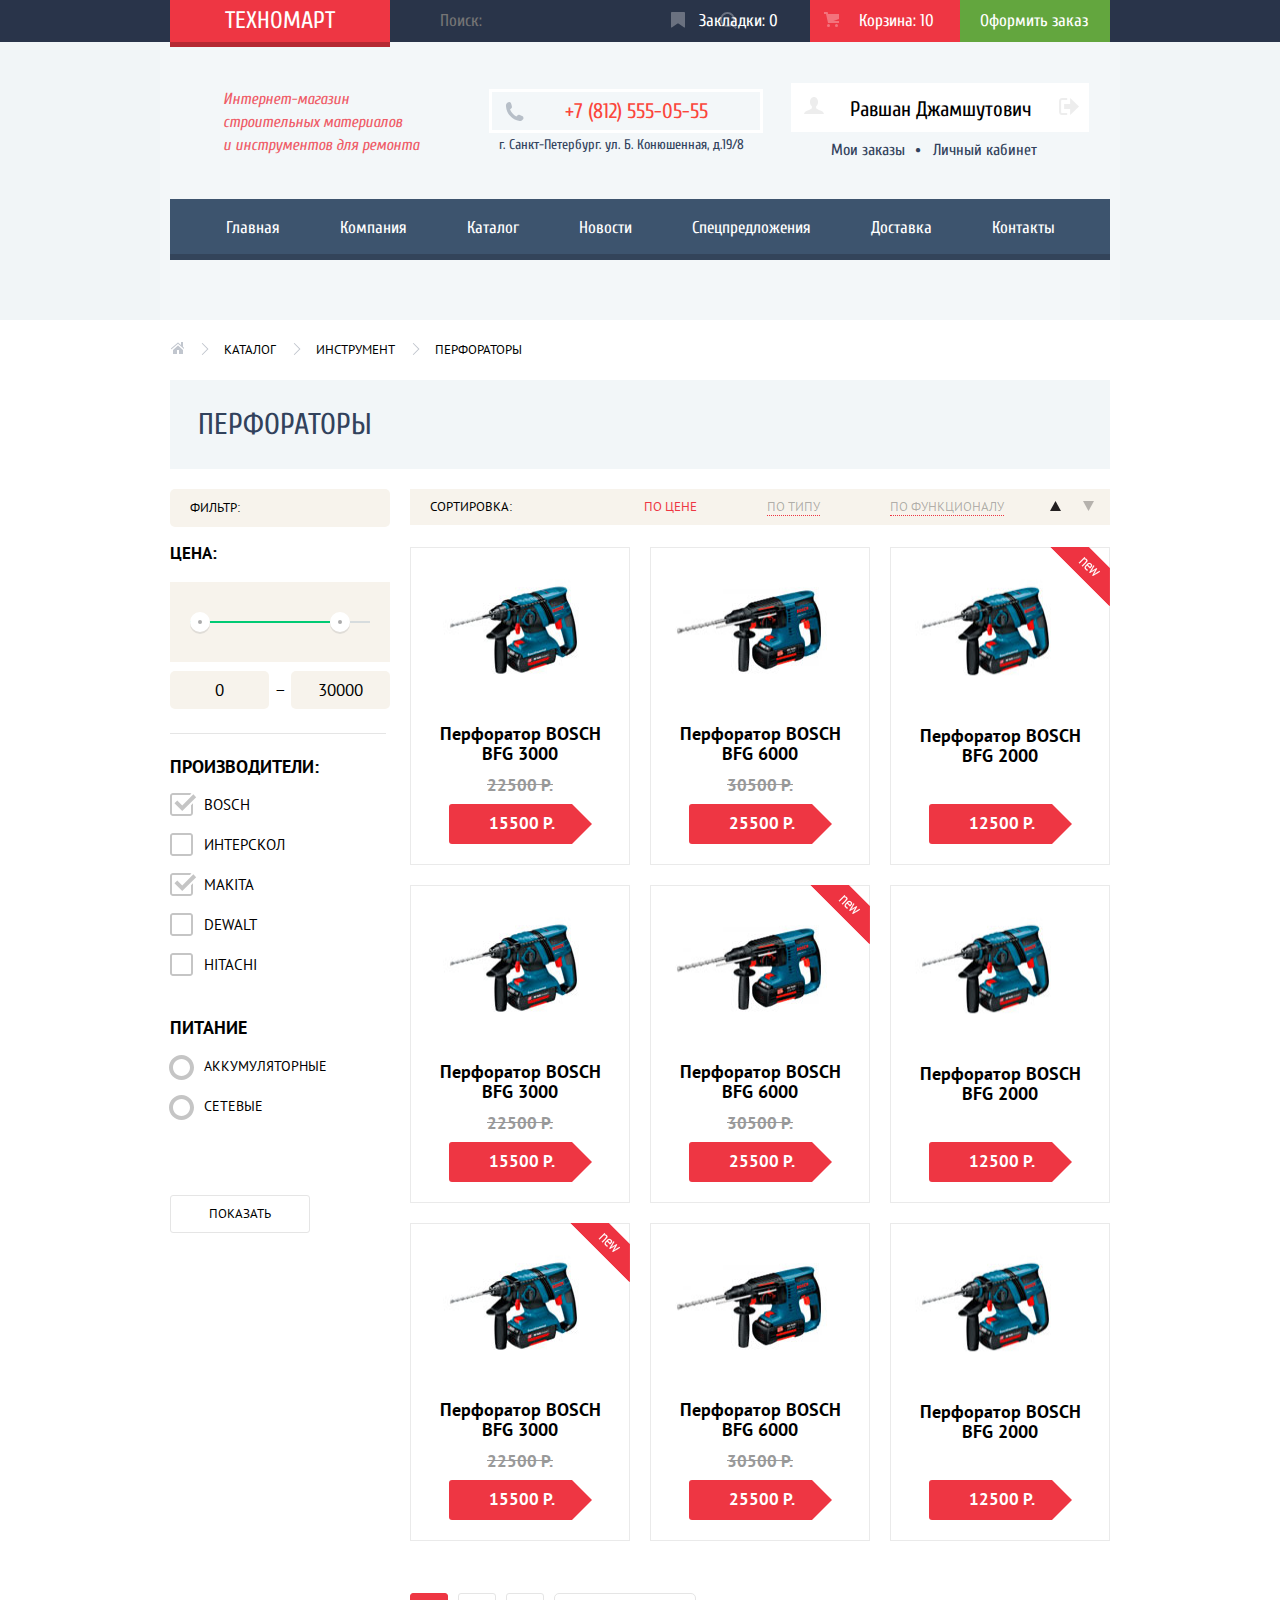
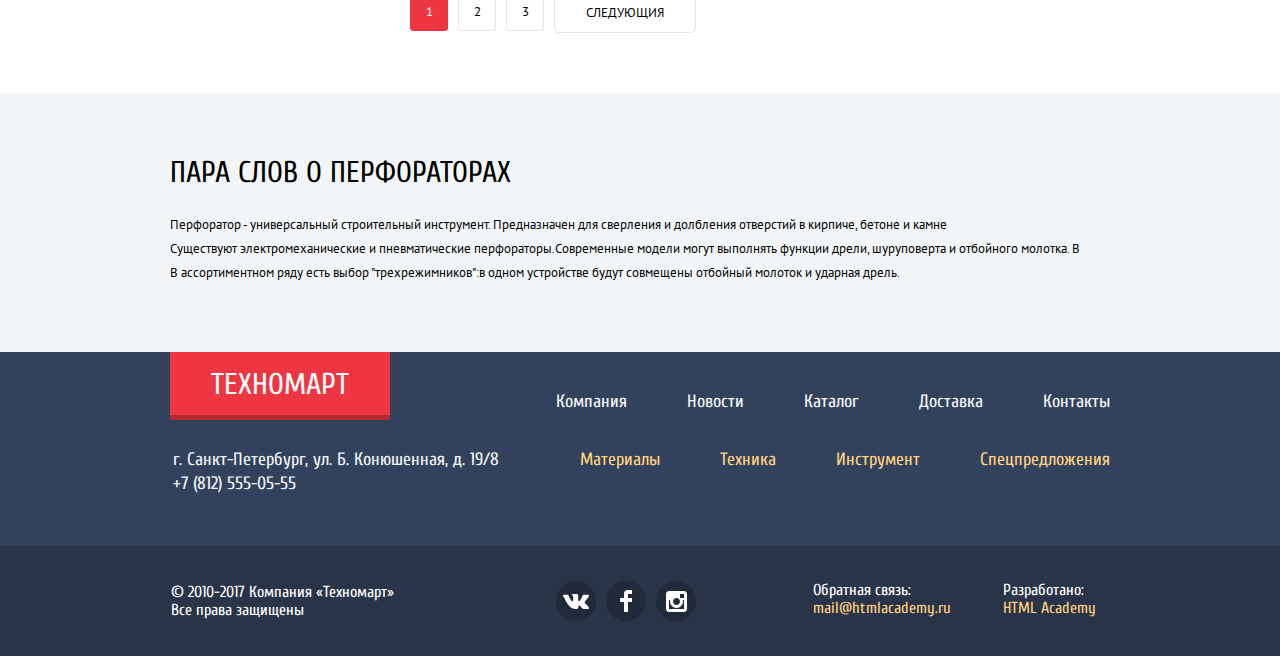
==== commit f750e0b9: "Правки" ====
--- a/catalog.html
+++ b/catalog.html
@@ -1,476 +1,460 @@
+
+
 <!DOCTYPE html>
 <html lang="ru">
-  <head>
-    <meta charset="utf-8">
-    <title>HTML Academy: Техномарт</title>
-    <link rel="stylesheet" href="css/style.css">
-     <link href="css/normalize.css" rel="stylesheet">
-    <link href="https://fonts.googleapis.com/css?family=PT+Sans:400,400i,700,700i&amp;subset=cyrillic" rel="stylesheet">
-    <link href="https://fonts.googleapis.com/css?family=Cuprum:400,400i,700,700i&amp;subset=cyrillic" rel="stylesheet">
-  </head>
-  <body>
-  	<header class="main-header">
-    <div class="top-menu-info">
-        <div class="container">
-            <div class="top-panel">
-                <a class="logo">Техномарт<span class="logo-border"></span></a>
-                <form class="top-panel-item top-panel-item-search" method="GET"  name="search">
-               <label class="menu-top-label">
+   <head>
+      <meta charset="utf-8">
+      <title>HTML Academy: Техномарт</title>
+      <link href="css/normalize.css" rel="stylesheet">
+      <link href="https://fonts.googleapis.com/css?family=Cuprum:400,400i,700,700i%7CPT+Sans+Narrow:400,700%7CPT+Sans:400,400i,700,700i&amp;subset=cyrillic" rel="stylesheet">
+      <link rel="stylesheet" href="css/style-min.css">
+   </head>
+   <body>
+      <header class="main-header">
+         <div class="top-menu-info">
+            <div class="container">
+               <div class="top-panel">
+                  <a class="logo" href="index.html">Техномарт<span class="logo-border"></span></a>
+                  <form class="top-panel-item top-panel-item-search" method="GET"  name="search">
+                     <label class="menu-top-label">
                         <span class="visually-hidden">Поиск:</span>
                         <input class="menu-top-input" type="search" id="search" name="search" placeholder="Поиск: ">
-                        <svg class="top-panel-search-icon" xmlns="http://www.w3.org/2000/svg" width="17" height="17" viewBox="0 0 17 17"><path fill="#ffffff" d="M17 15.586l-3.542-3.542A7.465 7.465 0 0 0 15 7.5 7.5 7.5 0 1 0 7.5 15c1.71 0 3.282-.579 4.544-1.542L15.586 17 17 15.586zM2 7.5C2 4.467 4.467 2 7.5 2 10.532 2 13 4.467 13 7.5c0 3.032-2.468 5.5-5.5 5.5A5.506 5.506 0 0 1 2 7.5z"/>        
+                        <svg class="top-panel-search-icon" xmlns="http://www.w3.org/2000/svg" width="17" height="17" viewBox="0 0 17 17">
+                           <path fill="#ffffff" d="M17 15.586l-3.542-3.542A7.465 7.465 0 0 0 15 7.5 7.5 7.5 0 1 0 7.5 15c1.71 0 3.282-.579 4.544-1.542L15.586 17 17 15.586zM2 7.5C2 4.467 4.467 2 7.5 2 10.532 2 13 4.467 13 7.5c0 3.032-2.468 5.5-5.5 5.5A5.506 5.506 0 0 1 2 7.5z"/>
                         </svg>
-                    </label>
-                    </form>
-                <a class="menu-item menu-item-bookmark" href="#">Закладки: 0</a>
-                <a class="menu-item menu-item-cart menu-item-cart-catalog" href="#">Корзина: 10</a>
-                <a class="menu-item menu-item-checkout" href="#">Оформить заказ</a>
-            </div>
-        </div>
-    </div>
+                     </label>
+                  </form>
+                  <a class="menu-item menu-item-bookmark" href="#">Закладки: 0</a>
+                  <a class="menu-item menu-item-cart menu-item-cart-catalog" href="#">Корзина: 10</a>
+                  <a class="menu-item menu-item-checkout" href="#">Оформить заказ</a>
+               </div>
+            </div>
+         </div>
+         <div class="menu-navigation container">
+            <div class="menu-middle-panel">
+               <p class="menu-middle-info">Интернет-магазин<br>  строительных материалов<br>
+                  и инструментов для ремонта
+               </p>
+               <div class="menu-middle-info-contacts">
+                  <a href="tel:+78125550555" class="contact-phone">+7 (812) 555-05-55</a>   
+                  <span class="menu-middle-adress">г. Санкт-Петербург. ул. Б. Конюшенная, д.19/8</span>
+               </div>
+               <div class="menu-middle-acount">
+                  <div class="user-login user-login-autorization">
+                     <a class="user-name user-navigation-authorization " href="#">Равшан Джамшутович</a>
+                  </div>
+                  <div class="autorization-user-login ">
+                     <a class="user-orders user-link" href="#">Мои заказы</a>
+                     <a class="user-profile user-link" href="#">Личный кабинет</a>
+                  </div>
+               </div>
+            </div>
+            <nav class="navigation">
+               <ul class="navigation-items">
+                  <li class="navigation-item">
+                     <a class="navigation-breadcrumbs" href="index.html">Главная</a>
+                  </li>
+                  <li class="navigation-item">
+                     <a class="navigation-breadcrumbs" href="#">Компания</a>
+                  </li>
+                  <li class="navigation-item">
+                     <a class="navigation-breadcrumbs" href="catalog.html">Каталог</a>
+                  </li>
+                  <li class="navigation-item">
+                     <a class="navigation-breadcrumbs" href="#">Новости</a>
+                  </li>
+                  <li class="navigation-item">
+                     <a class="navigation-breadcrumbs" href="#">Спецпредложения</a>
+                  </li>
+                  <li class="navigation-item">
+                     <a class="navigation-breadcrumbs" href="#">Доставка</a>
+                  </li>
+                  <li class="navigation-item">
+                     <a class="navigation-breadcrumbs" href="#">Контакты</a>
+                  </li>
+               </ul>
+            </nav>
+         </div>
+      </header>
+      <main class="shop-main">
+         <div class="container">
+            <ol class="breadcrumbs">
+               <li><a class="breadcrumbs-item breadcrumbs-home" href=""></a></li>
+               <li><a class="breadcrumbs-item" href="#">Каталог</a></li>
+               <li><a class="breadcrumbs-item" href="#">Инструмент</a></li>
+               <li><a class="breadcrumbs-item" href="#">Перфораторы</a></li>
+            </ol>
+            <div class="headline headline-text">
+               <h1 class="catalog-header">Перфораторы</h1>
+            </div>
+            <div class="catalog">
+               <div class="catalog-left">
+                  <form class="filter">
+                     <span class="filter-title">Фильтр:</span>
+                     <section class="price-range">
+                        <h3 class="price-control-title">Цена:</h3>
+                        <div class="min-max">
+                           <div class="minmax-line">
+                              <div class="scale"></div>
+                              <div class="minmax-toogle"></div>
+                              <div class="minmax-toogle minmax-toogle-max"></div>
+                           </div>
+                        </div>
+                        <div class="filter-price-inputs">
+                           <label class="visually-hidden" for="min">от</label>
+                           <label class="visually-hidden" for="max">до</label>
+                           <input class="filter-price-input filter-price-input-min" type="text" name="min" id="min" value="0">
+                           <span  class="filter-dash">&mdash;</span>
+                           <input class="filter-price-input filter-price-input-max" type="text" name="max" id="max" value="30000">
+                        </div>
+                     </section>
+                     <div class="filter-align"></div>
+                     <section class="makers">
+                        <h3 class="title-manufactures-catalog">Производители:</h3>
+                        <ul class="filter-manufacture-input">
+                           <li class="filter-option"><input class="visually-hidden filter-input filter-input-checkbox"
+                              type="checkbox" name="BOSCH" id="r1" checked>
+                              <label class="filter-label filter-label-checkbox" for="r1">
+                              BOSCH</label>
+                           </li>
+                           <li class="filter-option">
+                              <input class="visually-hidden filter-input filter-input-checkbox" type="checkbox"  name="Интерскол" id="r2">
+                              <label class="filter-label filter-label-checkbox" for="r2">Интерскол</label>
+                           </li>
+                           <li class="filter-option">
+                              <input class="visually-hidden filter-input filter-input-checkbox" type="checkbox" name="Makita" id="r3" checked>
+                              <label class="filter-label filter-label-checkbox" for="r3"> Makita</label>
+                           </li>
+                           <li class="filter-option">
+                              <input class="visually-hidden filter-input filter-input-checkbox" type="checkbox" name="Dewalt" id="r4">
+                              <label class="filter-label filter-label-checkbox" for="r4">Dewalt</label>
+                           </li>
+                           <li class="filter-option">
+                              <input class="visually-hidden filter-input filter-input-checkbox" type="checkbox" name="Hitachi" id="r5">
+                              <label class="filter-label filter-label-checkbox" for="r5">Hitachi</label>
+                           </li>
+                        </ul>
+                     </section>
+                     <h3 class="power-control-title">Питание</h3>
+                     <div class="filter-power">
+                        <ul class="filter-power-input">
+                           <li class="power">
+                              <input class="visually-hidden" id="radio1" type="radio" name="power-type" value="">
+                              <label class="filter-label filter-label-radio" for="radio1">Аккумуляторные</label>
+                           </li>
+                           <li class="link">
+                              <input class="visually-hidden" id="radio2" type="radio" name="power-type">
+                              <label class="filter-label filter-label-radio" for="radio2">Сетевые</label>
+                           </li>
+                        </ul>
+                     </div>
+                     <div class="filter-btn">
+                        <button class="submit" type="submit">Показать</button>
+                     </div>
+                  </form>
+               </div>
+               <div class="catalog-right">
+                  <div class="side-topbar">
+                     <ul class="sort">
+                        <li class="sort-title">
+                           Сортировка:
+                        </li>
+                        <li class="sort-type sort-type-current"><a href="#">По цене</a></li>
+                        <li class="sort-type"><a href="#">По типу</a></li>
+                        <li class="sort-type"><a href="#">По функционалу</a></li>
+                        <li class="sort-type sort-type-arrow sort-type-current">
+                           <a href="#">
+                              <svg xmlns="http://www.w3.org/2000/svg" width="11" height="10" viewBox="0 0 11 10">
+                                 <path fill="#231F20" d="M5.5 0L0 10h11"/>
+                              </svg>
+                              <span class="visually-hidden">UP</span>
+                           </a>
+                        </li>
+                        <li class="sort-type sort-type-arrow">
+                           <a href="#">
+                              <svg xmlns="http://www.w3.org/2000/svg" width="11" height="10" viewBox="0 0 11 10">
+                                 <path fill="#231F20" d="M5.5 10L0 0h11"/>
+                              </svg>
+                              <span class="visually-hidden">DOWN</span>
+                           </a>
+                        </li>
+                     </ul>
+                  </div>
+                  <ul class="price-items-catalog">
+                     <li class="price-item-catalog">
+                        <img class="item-catalog-image" src="img/catalog-item-bfg-3000.jpg" width="218" height="132" alt="Перфоратор BOSCH BFG 3000">
+                        <ul class="item-catalog-actions">
+                           <li class="item-catalog-action">
+                              <button class="btn btn-buy" type="button">Купить</button>
+                           </li>
+                           <li  class="item-catalog-action">
+                              <button class="btn btn-bookmark">В закладки</button>
+                           </li>
+                        </ul>
+                        <p class="price-item-title-catalog">Перфоратор BOSCH BFG 3000</p>
+                        <p class="item-price-old">22500 Р.</p>
+                        <p class="item-price">
+                           <a class="btn btn-price" href="#">15500 Р.</a>
+                        </p>
+                     </li>
+                     <li class="price-item-catalog">
+                        <img class="item-catalog-image" src="img/catalog-item-bfg-6000.jpg" width="218" height="132" alt="Перфоратор BOSCH BFG 6000">
+                        <ul class="item-catalog-actions">
+                           <li class="item-catalog-action">
+                              <button class="btn btn-buy" type="button">Купить</button>
+                           </li>
+                           <li  class="item-catalog-action">
+                              <button class="btn btn-bookmark">В закладки</button>
+                           </li>
+                        </ul>
+                        <p class="price-item-title-catalog">Перфоратор BOSCH BFG 6000</p>
+                        <p class="item-price-old">30500 Р.</p>
+                        <p class="item-price">
+                           <a class="btn btn-price" href="#">25500 Р.</a>
+                        </p>
+                     </li>
+                     <li class="price-item-catalog">
+                        <img class="item-catalog-image" src="img/catalog-item-bfg-2000.jpg" width="218" height="132" alt="Перфоратор BOSCH BFG 3000">
+                        <ul class="item-catalog-actions">
+                           <li class="item-catalog-action">
+                              <button class="btn btn-buy" type="button">Купить</button>
+                           </li>
+                           <li  class="item-catalog-action">
+                              <button class="btn btn-bookmark">В закладки</button>
+                           </li>
+                        </ul>
+                        <p class="price-item-title">Перфоратор BOSCH BFG 2000</p>
+                        <p class="price-item-title visually-hidden"></p>
+                        <p class="item-price">
+                           <a class="btn btn-price" href="#">12500 Р.</a>
+                        </p>
+                        <img class="item-new" src="img/label-new.png" width="60" height="59" alt="Новинка">
+                     </li>
+                     <li class="price-item-catalog">
+                        <img class="item-catalog-image" src="img/catalog-item-bfg-3000.jpg" width="218" height="132" alt="Перфоратор BOSCH BFG 3000">
+                        <ul class="item-catalog-actions">
+                           <li class="item-catalog-action">
+                              <button class="btn btn-buy" type="button">Купить</button>
+                           </li>
+                           <li  class="item-catalog-action">
+                              <button class="btn btn-bookmark">В закладки</button>
+                           </li>
+                        </ul>
+                        <p class="price-item-title-catalog">Перфоратор BOSCH BFG 3000</p>
+                        <p class="item-price-old">22500 Р.</p>
+                        <p class="item-price">
+                           <a class="btn btn-price" href="#">15500 Р.</a>
+                        </p>
+                     </li>
+                     <li class="price-item-catalog">
+                        <img class="item-catalog-image" src="img/catalog-item-bfg-6000.jpg" width="218" height="132" alt="Перфоратор BOSCH BFG 3000">
+                        <ul class="item-catalog-actions">
+                           <li class="item-catalog-action">
+                              <button class="btn btn-buy" type="button">Купить</button>
+                           </li>
+                           <li  class="item-catalog-action">
+                              <button class="btn btn-bookmark">В закладки</button>
+                           </li>
+                        </ul>
+                        <p class="price-item-title-catalog">Перфоратор BOSCH BFG 6000</p>
+                        <p class="item-price-old">30500 Р.</p>
+                        <p class="item-price">
+                           <a class="btn btn-price" href="#">25500 Р.</a>
+                        </p>
+                        <img class="item-new" src="img/label-new.png" width="60" height="59" alt="Новинка">
+                     </li>
+                     <li class="price-item-catalog">
+                        <img class="item-catalog-image" src="img/catalog-item-bfg-2000.jpg" width="218" height="132" alt="Перфоратор BOSCH BFG 3000">
+                        <ul class="item-catalog-actions">
+                           <li class="item-catalog-action">
+                              <button class="btn btn-buy" type="button">Купить</button>
+                           </li>
+                           <li  class="item-catalog-action">
+                              <button class="btn btn-bookmark">В закладки</button>
+                           </li>
+                        </ul>
+                        <p class="price-item-title">Перфоратор BOSCH BFG 2000</p>
+                        <p class="price-item-title visually-hidden"></p>
+                        <p class="item-price">
+                           <a class="btn btn-price" href="#">12500 Р.</a>
+                        </p>
+                     </li>
+                     <li class="price-item-catalog">
+                        <img class="item-catalog-image" src="img/catalog-item-bfg-3000.jpg" width="218" height="132" alt="Перфоратор BOSCH BFG 3000">
+                        <ul class="item-catalog-actions">
+                           <li class="item-catalog-action">
+                              <button class="btn btn-buy" type="button">Купить</button>
+                           </li>
+                           <li  class="item-catalog-action">
+                              <button class="btn btn-bookmark">В закладки</button>
+                           </li>
+                        </ul>
+                        <p class="price-item-title-catalog">Перфоратор BOSCH BFG 3000</p>
+                        <p class="item-price-old">22500 Р.</p>
+                        <p class="item-price">
+                           <a class="btn btn-price" href="#">15500 Р.</a>
+                        </p>
+                        <img class="item-new" src="img/label-new.png" width="60" height="59" alt="Новинка">
+                     </li>
+                     <li class="price-item-catalog">
+                        <img class="item-catalog-image" src="img/catalog-item-bfg-6000.jpg" width="218" height="132" alt="Перфоратор BOSCH BFG 3000">
+                        <ul class="item-catalog-actions">
+                           <li class="item-catalog-action">
+                              <button class="btn btn-buy" type="button">Купить</button>
+                           </li>
+                           <li  class="item-catalog-action">
+                              <button class="btn btn-bookmark">В закладки</button>
+                           </li>
+                        </ul>
+                        <p class="price-item-title-catalog">Перфоратор BOSCH BFG 6000</p>
+                        <p class="item-price-old">30500 Р.</p>
+                        <p class="item-price">
+                           <a class="btn btn-price" href="#">25500 Р.</a>
+                        </p>
+                     </li>
+                     <li class="price-item-catalog">
+                        <img class="item-catalog-image" src="img/catalog-item-bfg-2000.jpg" width="218" height="132" alt="Перфоратор BOSCH BFG 3000">
+                        <ul class="item-catalog-actions">
+                           <li class="item-catalog-action">
+                              <button class="btn btn-buy" type="button">Купить</button>
+                           </li>
+                           <li  class="item-catalog-action">
+                              <button class="btn btn-bookmark">В закладки</button>
+                           </li>
+                        </ul>
+                        <p class="price-item-title">Перфоратор BOSCH BFG 2000</p>
+                        <p class="price-item-title visually-hidden"></p>
+                        <p class="item-price">
+                           <a class="btn btn-price" href="#">12500 Р.</a>
+                        </p>
+                     </li>
+                  </ul>
+                  <ol class="pagination">
+                     <li class="pagination-item">
+                        <a class=" page-btn page-btn-active" href="#">1</a>
+                     </li>
+                     <li class="pagination-item">
+                        <a href="#" class="page-btn">2</a>
+                     </li>
+                     <li class="pagination-item">
+                        <a href="#" class="page-btn">3</a>
+                     </li>
+                     <li><a class="page-btn-next" href="#">Следующия</a></li>
+                  </ol>
+               </div>
+            </div>
+         </div>
+         <div class="info-about">
+            <div class="container">
+               <section class="paragraph-about">
+                  <h2 class="header-paragraph">ПАРА СЛОВ О ПЕРФОРАТОРАХ</h2>
+                  <p class="paragraph-title-info">
+                     Перфоратор - универсальный строительный инструмент. Предназначен для сверления и долбления отверстий в кирпиче, бетоне и камне<br>
+                     Существуют электромеханические и пневматические перфораторы.Современные модели могут выполнять функции дрели, шуруповерта и отбойного молотка. В<br>
+                     В ассортиментном ряду есть выбор "трехрежимников":в одном устройстве будут совмещены отбойный молоток и ударная дрель.
+                  </p>
+               </section>
+            </div>
+         </div>
+      </main>
+      <footer class="main-footer">
+         <div class="footer-one">
+            <div class="container">
+               <div class="footer-top">
+                  <a class="logo logo-large">Техномарт<span class="logo-border"></span></a>
+                  <div class="footer-top-company">
+                     <ul class="company-panel">
+                        <li class="company-panel-item">
+                           <a class="company-panel" href="#">Компания</a>
+                        </li>
+                        <li class="company-panel-item">
+                           <a class="company-panel" href="#">Новости</a>
+                        </li>
+                        <li class="company-panel-item">
+                           <a class="company-panel" href="#">Каталог</a>
+                        </li>
+                        <li class="company-panel-item">
+                           <a class="company-panel" href="#">Доставка
+                           </a>
+                        </li>
+                        <li class="company-panel-item">
+                           <a class="company-panel" href="#">Контакты</a>
+                        </li>
+                     </ul>
+                  </div>
+               </div>
+               <div class="footer-middle">
+                  <div class="footer-middle-tel-adres">
+                     <p class="footer-middle-adres">г. Санкт-Петербург, ул. Б. Конюшенная, д. 19/8</p>
+                     <p class="footer-middle-tel">+7 (812) 555-05-55</p>
+                  </div>
+                  <div class="footer-middle-panel">
+                     <ul class="company-panel">
+                        <li class="company-panel-item">
+                           <a class="company-panel company-panel-company-color" href="#">Материалы</a>
+                        </li>
+                        <li class="company-panel-item">
+                           <a class="company-panel company-panel-company-color" href="#">Техника</a>
+                        </li>
+                        <li class="company-panel-item">
+                           <a class="company-panel company-panel-company-color" href="#">Инструмент</a>
+                        </li>
+                        <li class="company-panel-item">
+                           <a class="company-panel company-panel-company-color" href="#">Спецпредложения</a>
+                        </li>
+                     </ul>
+                  </div>
+               </div>
+            </div>
+         </div>
+         <div class="footer-two">
+            <div class="container">
+               <div class="footer-bottom">
+                  <span class="footer-bottom-copyright">© 2010-2017 Компания «Техномарт»
+                  Все права защищены
+                  </span>
+                  <div class="footer-bottom-social">
+                     <ul class="social">
+                        <li class="social-item">
+                           <a class="social-button" href="#">
+                           <img class="social-button-icon" src="img/icon-vk.svg" width="26" height="15" alt="Вконтакте">
+                           </a>
+                        </li>
+                        <li class="social-item">
+                           <a class="social-button" href="#">
+                           <img class="social-button-icon" src="img/icon-fb.svg" width="12" height="22" alt="Facebook">
+                           </a>
+                        </li>
+                        <li class="social-item">
+                           <a class="social-button" href="#">
+                           <img class="social-button-icon" src="img/icon-insta.svg" width="21" height="21" alt="Instagram">
+                           </a>
+                        </li>
+                     </ul>
+                  </div>
+                  <div class="footer-bottom-email-studio">
+                     <p class="footer-bottom-email">Обратная связь:<br>
+                        <a class="link-mail" href="mailto:mail@htmlacademy.ru">mail@htmlacademy.ru</a>
+                     </p>
+                     <p class="footer-bottom-web-studio">Разработано:<br>
+                        <a class="link-mail" href="https://htmlacademy.ru">HTML Academy</a>
+                     </p>
+                  </div>
+               </div>
+            </div>
+         </div>
+      </footer>
+      <section class="modal modal-cart modal-show">
+         <button type="button" name="close-cart" class="modal-close">Закрыть</button>
+         <div class="wrapper">
+            <span class="modal-message modal-message-green">Товар добавлен в корзину!</span>
+         </div>
+         <div class="wrapper-submit">
+            <a href="#" class="btn">Оформить заказ</a>
+            <a href="#" class="btn">Продолжить покупки</a>
+         </div>
+      </section>
+      <script type="text/javascript" src="js/script-min.js"></script>
+   </body>
+</html>
 
-      <div class="menu-navigation">
-        <div class="container">
-          <div class="menu-middle-panel">
-             <p class="menu-middle-info">Интернет-магазин <br>строительных материалов<br> и инструментов для ремонта</p>
-         <div class="menu-middle-info-contacts">
-            <a href="tel:+78125550555" class="contact-phone">+7 (812) 555-05-55</a>   
-            <span class="menu-middle-adress">г. Санкт-Петербург. ул. Б. Конюшенная, д.19/8</span>
-        </div>
-        <div class="menu-middle-acount">
-        <div class="user-navigation">
-        <div class="user-login user-login-autorization">
-        <a class="user-name user-navigation-authorization " href="#">Равшан Джамшутович</a>
-        </div>
-        </div>
-        <ul class="user-profile">
-        <li class="autorization-user-login ">
-         <a class="user-orders user-link" href="#">Мои заказы</a>
-         </li>
-        <li class="autorization-user-login">
-         <a class="user-profile user-link" href="#">Личный кабинет</a></li>
-          </ul>
-        </div>
-          </div>
-          <nav class="navigation">
-                <ul class="navigation-items">
-                    <li class="navigation-item">
-                        <a class="navigation-breadcrumbs" href="index.html">Главная</a>
-                    </li>
-                    <li class="navigation-item">
-                        <a class="navigation-breadcrumbs" href="#">Компания</a>
-                    </li>
-                    <li class="navigation-item">
-                        <a class="navigation-breadcrumbs" href="catalog.html">Каталог</a>
-                    </li>
-                    <li class="navigation-item">
-                        <a class="navigation-breadcrumbs" href="#">Новости</a>
-                    </li>
-                    <li class="navigation-item">
-                        <a class="navigation-breadcrumbs" href="#">Спецпредложения</a>
-                    </li>
-                    <li class="navigation-item">
-                        <a class="navigation-breadcrumbs" href="#">Доставка</a>
-                    </li>
-                    <li class="navigation-item">
-                        <a class="navigation-breadcrumbs" href="#">Контакты</a>
-                    </li>
-                </ul>
-            </nav>
-            </div>
-        </div>
-          </header>
-        <main class="shop-main">
-        <div class="container">
-        <ol class="breadcrumbs">
-        <li><a class="breadcrumbs-item breadcrumbs-home" href=""></a></li>
-        <li><a class="breadcrumbs-item" href="#">Каталог</a></li>
-        <li><a class="breadcrumbs-item" href="#">Инструмент</a></li>
-          <li><a class="breadcrumbs-item" href="#">Перфораторы</a></li>
-        </ol>
-        <div class="headline headline-text">
-        <h1 class="catalog-header">Перфораторы</h1>
-        </div>
-        <div class="catalog">
-        <div class="catalog-left">
-        <form class="filter">
-        <span class="filter-title">Фильтр:</span>
-          <section class="price-range">
-            <h3 class="price-control-title">Цена:</h3>
-              <div class="min-max">
-                <div class="minmax-line">
-                  <div class="scale"></div>
-                  <div class="minmax-toogle"></div>
-                  <div class="minmax-toogle minmax-toogle-max"></div>
-                </div>
-              </div>
-
-
-            
-
-
-            <div class="filter-price-inputs">
-             <label class="visually-hidden" for="min">от</label>
-             <label class="visually-hidden" for="max">до</label>
-             <input class="filter-price-input filter-price-input-min" type="text" name="min" id="min" value="0">
-              <span  class="filter-dash">&mdash;</span>
-             <input class="filter-price-input filter-price-input-max" type="text" name="max" id="max" value="30000">
-               </div>
-          </section>
-          <div class="filter-align"></div>
-          <section class="makers">
-            <h3>Производители:</h3>
-            <ul class="filter-manufacture-input">
-          <li class="filter-option"><input class="visually-hidden filter-input filter-input-checkbox"
-              type="checkbox" name="BOSCH" id="r1" checked>
-           <label class="filter-label filter-label-checkbox" for="r1">
-           BOSCH</label></li>
-          <li class="filter-option">
-          <input class="visually-hidden filter-input filter-input-checkbox" type="checkbox"  name="Интерскол" id="r2">
-          <label class="filter-label filter-label-checkbox" for="r2">Интерскол</label>
-          </li>
-          <li class="filter-option">
-          <input class="visually-hidden filter-input filter-input-checkbox" type="checkbox" name="Makita" id="r3" checked>
-          <label class="filter-label filter-label-checkbox" for="r3"> Makita</label>
-          </li>
-          <li class="filter-option">
-          <input class="visually-hidden filter-input filter-input-checkbox" type="checkbox" name="Dewalt" id="r4">
-          <label class="filter-label filter-label-checkbox" for="r4">Dewalt</label>
-          </li>
-          <li class="filter-option">
-          <input class="visually-hidden filter-input filter-input-checkbox" type="checkbox" name="Hitachi" id="r5">
-          <label class="filter-label filter-label-checkbox" for="r5">Hitachi</label></li>
-          
-        </ul>
-          </section>
-          
-            <h3 class="power-control-title">Питание</h3>
-            <div class="filter-power">
-            <ul class="filter-power-input">
-              <li class="power">
-              <input class="visually-hidden" id="radio1" type="radio" name="power-type" value="">
-              <label class="filter-label filter-label-radio" for="radio1">Аккумуляторные</label>
-              </li>
-              <li class="link">
-                <input class="visually-hidden" id="radio2" type="radio" name="power-type">
-                <label class="filter-label filter-label-radio" for="radio2">Сетевые</label>
-              </li>
-            </ul>
-            </div>
-            <div class="filter-btn">
-              <button class="submit" type="submit">Показать</button>
-            </div>
-            </form>
-            </div>
-          
-        
-
-
-          <div class="catalog-right">
-            <div class="side-topbar">
-             <ul class="sort">
-              <li class="sort-title">
-                Сортировка:
-              </li>
-              <li class="sort-type sort-type-current"><a href="#">По цене</a></li>
-              <li class="sort-type"><a href="#">По типу</a></li>
-              <li class="sort-type"><a href="#">По функционалу</a></li>
-              <li class="sort-type sort-type-arrow sort-type-current">
-                <a href="#">
-                  <svg xmlns="http://www.w3.org/2000/svg" width="11" height="10" viewBox="0 0 11 10"><path fill="#231F20" d="M5.5 0L0 10h11"/></svg>
-                  <span class="visually-hidden">UP</span>
-                </a>
-              </li>
-              <li class="sort-type sort-type-arrow">
-                <a href="#">
-                  <svg xmlns="http://www.w3.org/2000/svg" width="11" height="10" viewBox="0 0 11 10"><path fill="#231F20" d="M5.5 10L0 0h11"/></svg>
-                  <span class="visually-hidden">DOWN</span>
-                </a>
-              </li>
-            </ul>
-              
-            </div>
-           <ul class="price-items-catalog">
-              <li class="price-item-catalog">
-               <img class="item-catalog-image" src="img/catalog-item-bfg-3000.jpg" width="218" height="132" alt="Перфоратор BOSCH BFG 3000">
-            <ul class="item-catalog-actions">
-              <li class="item-catalog-action">
-                <button class="btn btn-buy" type="button">Купить</button>
-              </li>
-                <li  class="item-catalog-action">
-                  <button class="btn btn-bookmark">В закладки</button>
-                </li>
-         </ul>       
-              <p class="price-item-title">Перфоратор BOSCH BFG 3000</p>
-              <p class="item-price-old">22500 Р.</p>
-              <p class="item-price">
-              <a class="btn btn-price" href="#">15500 Р.</a>
-              </p>
-             </li>  
-
-             <li class="price-item-catalog">
-             <img class="item-catalog-image" src="img/catalog-item-bfg-6000.jpg" width="218" height="132" alt="Перфоратор BOSCH BFG 6000">
-             <ul class="item-catalog-actions">
-               <li class="item-catalog-action">
-               <button class="btn btn-buy" type="button">Купить</button>
-              </li>
-               <li  class="item-catalog-action">
-                 <button class="btn btn-bookmark">В закладки</button>
-              </li>
-               </ul>
-               <p class="price-item-title">Перфоратор BOSCH BFG 6000</p>
-               <p class="item-price-old">30500 Р.</p>
-                <p class="item-price">
-                <a class="btn btn-price" href="#">25500 Р.</a>
-                </p>
-                 </li>
-
-                 <li class="price-item-catalog">
-                  <img class="item-catalog-image" src="img/catalog-item-bfg-2000.jpg" width="218" height="132" alt="Перфоратор BOSCH BFG 3000">
-                  <ul class="item-catalog-actions">
-                   <li class="item-catalog-action">
-                    <button class="btn btn-buy" type="button">Купить</button>
-                   </li>
-                   <li  class="item-catalog-action">
-                    <button class="btn btn-bookmark">В закладки</button>
-                  </li>
-                    </ul>
-                    <p class="price-item-title">Перфоратор BOSCH BFG 2000</p>
-                    <p class="price-item-title visually-hidden"></p>
-                    <p class="item-price">
-                    <a class="btn btn-price" href="#">12500 Р.</a>
-                    </p>
-                    <img class="item-new" src="img/label-new.png" width="60" height="59" alt="Новинка">
-                    </li>
-
-                     <li class="price-item-catalog">
-                     <img class="item-catalog-image" src="img/catalog-item-bfg-3000.jpg" width="218" height="132" alt="Перфоратор BOSCH BFG 3000">
-                     <ul class="item-catalog-actions">
-                     <li class="item-catalog-action">
-                      <button class="btn btn-buy" type="button">Купить</button>
-                    </li>
-                    <li  class="item-catalog-action">
-                      <button class="btn btn-bookmark">В закладки</button>
-                    </li>
-                </ul>
-                  <p class="price-item-title">Перфоратор BOSCH BFG 3000</p>
-                  <p class="item-price-old">22500 Р.</p>
-                  <p class="item-price">
-                  <a class="btn btn-price" href="#">15500 Р.</a>
-                  </p>
-             </li>
-
-             <li class="price-item-catalog">
-             <img class="item-catalog-image" src="img/catalog-item-bfg-6000.jpg" width="218" height="132" alt="Перфоратор BOSCH BFG 3000">
-             <ul class="item-catalog-actions">
-                <li class="item-catalog-action">
-                    <button class="btn btn-buy" type="button">Купить</button>
-                </li>
-                <li  class="item-catalog-action">
-                    <button class="btn btn-bookmark">В закладки</button>
-                </li>
-               </ul>
-                <p class="price-item-title">Перфоратор BOSCH BFG 6000</p>
-                <p class="item-price-old">30500 Р.</p>
-                <p class="item-price">
-                <a class="btn btn-price" href="#">25500 Р.</a>
-                </p>
-                  <img class="item-new" src="img/label-new.png" width="60" height="59" alt="Новинка">
-                 </li>
-
-                 <li class="price-item-catalog">
-                  <img class="item-catalog-image" src="img/catalog-item-bfg-2000.jpg" width="218" height="132" alt="Перфоратор BOSCH BFG 3000">
-                  <ul class="item-catalog-actions">
-                  <li class="item-catalog-action">
-                    <button class="btn btn-buy" type="button">Купить</button>
-                  </li>
-                  <li  class="item-catalog-action">
-                    <button class="btn btn-bookmark">В закладки</button>
-                  </li>
-                    </ul>
-                    <p class="price-item-title">Перфоратор BOSCH BFG 2000</p>
-                    <p class="price-item-title visually-hidden"></p>
-                    <p class="item-price">
-                    <a class="btn btn-price" href="#">12500 Р.</a>
-                    </p>
-                    </li>
-
-                     <li class="price-item-catalog">
-                     <img class="item-catalog-image" src="img/catalog-item-bfg-3000.jpg" width="218" height="132" alt="Перфоратор BOSCH BFG 3000">
-                     <ul class="item-catalog-actions">
-                     <li class="item-catalog-action">
-                      <button class="btn btn-buy" type="button">Купить</button>
-                      </li>
-                      <li  class="item-catalog-action">
-                      <button class="btn btn-bookmark">В закладки</button>
-                  </li>
-                </ul>
-                 <p class="price-item-title">Перфоратор BOSCH BFG 3000</p>
-                  <p class="item-price-old">22500 Р.</p>
-                  <p class="item-price">
-                     <a class="btn btn-price" href="#">15500 Р.</a>
-                  </p>
-               <img class="item-new" src="img/label-new.png" width="60" height="59" alt="Новинка">
-             </li>
-
-             <li class="price-item-catalog">
-             <img class="item-catalog-image" src="img/catalog-item-bfg-6000.jpg" width="218" height="132" alt="Перфоратор BOSCH BFG 3000">
-             <ul class="item-catalog-actions">
-              <li class="item-catalog-action">
-               <button class="btn btn-buy" type="button">Купить</button>
-              </li>
-              <li  class="item-catalog-action">
-               <button class="btn btn-bookmark">В закладки</button>
-              </li>
-               </ul>
-                <p class="price-item-title">Перфоратор BOSCH BFG 6000</p>
-                <p class="item-price-old">30500 Р.</p>
-                <p class="item-price">
-                <a class="btn btn-price" href="#">25500 Р.</a>
-                </p>
-                 </li>
-
-                 <li class="price-item-catalog">
-                  <img class="item-catalog-image" src="img/catalog-item-bfg-2000.jpg" width="218" height="132" alt="Перфоратор BOSCH BFG 3000">
-                  <ul class="item-catalog-actions">
-                   <li class="item-catalog-action">
-                    <button class="btn btn-buy" type="button">Купить</button>
-                   </li>
-                    <li  class="item-catalog-action">
-                      <button class="btn btn-bookmark">В закладки</button>
-                   </li>
-                    </ul>
-                    <p class="price-item-title">Перфоратор BOSCH BFG 2000</p>
-                    <p class="price-item-title visually-hidden"></p>
-                    <p class="item-price">
-                    <a class="btn btn-price" href="#">12500 Р.</a>
-                    </p>
-                    </li>
-
-                </ul>
-            <ol class="pagination">
-            <li class="pagination-item">
-            <a class=" page-btn page-btn-active" href="#">1</a>
-            </li>
-            <li class="pagination-item">
-            <a href="#" class="page-btn">2</a>
-            </li>
-            <li class="pagination-item">
-            <a href="#" class="page-btn">3</a>
-            </li>
-            <li><a class="page-btn-next" href="#">Следующия</a></li>
-          </ol>   
-          </div>       
-        </div>
-        </div>
-        <div class="info-about">
-          <div class="container">
-          <section class="paragraph-about">
-            <h2 class="header-paragraph">ПАРА СЛОВ О ПЕРФОРАТОРАХ</h2>
-            <p class="paragraph-title-info">
-              Перфоратор - универсальный строительный инструмент. Предназначен для сверления и долбления отверстий в кирпиче, бетоне и камне<br>
-              Существуют электромеханические и пневматические перфораторы.Современные модели могут выполнять функции дрели, шуруповерта и отбойного молотка. В<br>
-              В ассортиментном ряду есть выбор "трехрежимников":в одном устройстве будут совмещены отбойный молоток и ударная дрель.
-
-
-            </p>
-            </section>
-          </div>
-        </div>
-</main>
-
-    <footer class="main-footer">
-    <div class="footer-one">
-        <div class="container">
-           <div class="footer-top">
-          <a class="logo logo-large">Техномарт<span class="logo-border"></span></a>
-
-            <div class="footer-top-company">
-           <ul class="company-panel">
-            <li class="company-panel-item">
-                    <a class="company-panel" href="#">Компания</a>
-            </li>
-               <li class="company-panel-item">
-                 <a class="company-panel" href="#">Новости</a>
-               </li>
-              <li class="company-panel-item">
-              <a class="company-panel" href="#">Каталог</a>
-             </li>
-              <li class="company-panel-item">
-               <a class="company-panel" href="#">Доставка
-               </a>
-               </li>
-                <li class="company-panel-item">
-                   <a class="company-panel" href="#">Контакты</a>
-                  </li>
-                    </ul>
-                </div>
-            </div>
-
-          <div class="footer-middle">
-              <div class="footer-middle-tel-adres">
-                <p class="footer-middle-adres">г. Санкт-Петербург, ул. Б. Конюшенная, д. 19/8</p>
-                <p class="footer-middle-tel">+7 (812) 555-05-55</p>
-                </div>
-
-       <div class="footer-middle-panel">
-          <ul class="company-panel">
-             <li class="company-panel-item">
-               <a class="company-panel company-panel-company-color" href="#">Материалы</a>
-             </li>
-             <li class="company-panel-item">
-              <a class="company-panel company-panel-company-color" href="#">Техника</a>
-             </li>
-            <li class="company-panel-item">
-              <a class="company-panel company-panel-company-color" href="#">Инструмент</a>
-             </li>
-             <li class="company-panel-item">
-               <a class="company-panel company-panel-company-color" href="#">Спецпредложения</a>
-             </li>
-             </ul>
-                </div>
-            </div>
-        </div>
-    </div>
-
-  <div class="footer-two">
-     <div class="container">
-         <div class="footer-bottom">
-           <p class="footer-bottom-copyright">© 2010-2017 Компания «Техномарт»<br>
-               Все права защищены</p>
-
-           <div class="footer-bottom-social">
-             <ul class="social">
-             <li class="social-item">
-                <a class="social-button" href="#">
-                 <img class="social-button-icon" src="img/icon-vk.svg" width="26" height="15" alt="Вконтакте">
-                </a>
-              </li>
-         <li class="social-item">
-          <a class="social-button" href="#">
-            <img class="social-button-icon" src="img/icon-fb.svg" width="12" height="22" alt="Facebook">
-         </a>
-              </li>
-          <li class="social-item">
-           <a class="social-button" href="#">
-         <img class="social-button-icon" src="img/icon-insta.svg" width="21" height="21" alt="Instagram">
-            </a>
-             </li>
-          </ul>
-                </div>
-
-                <div class="footer-bottom-email-studio">
-                    <p class="footer-bottom-email">Обратная связь:<br>
-                        <a class="link-mail" href="mailto:mail@htmlacademy.ru">mail@htmlacademy.ru</a>
-                    </p>
-                    <p class="footer-bottom-web-studio">Разработано:<br>
-                        <a class="link-mail" href="https://htmlacademy.ru">HTML Academy</a>
-                    </p>
-                </div>
-            </div>
-        </div>
-    </div>
-</footer>
-</body>
-</html>
-            --- a/css/style-min.css
+++ b/css/style-min.css
@@ -0,0 +1 @@
+body{margin:0;padding:0;min-width:940px;font-family:"PT Sans","Cuprum","Arial",sans-serif;font-size:13px;line-height:24px;font-weight:normal;color:#000;position:relative}.visually-hidden{position:absolute;overflow:hidden;clip:rect(0 0 0 0);height:1px;width:1px;margin:-1px;padding:0;border:0}.container{width:940px;margin:0 auto;padding:0 10px}.top-menu-info{background-color:#29344a}.menu-navigation{padding-top:30px;padding-bottom:60px;background-color:#f3f7f9}.btn{display:inline-block;vertical-align:top;box-sizing:border-box;min-height:38px;min-width:150px;margin:0 auto;padding:10px 5px;position:relative;background-color:#ee3643;color:#fff;outline:0;border:0;border-radius:3px;font-family:"Cuprum","Arial",sans-serif;text-align:center;font-size:14px;line-height:18px;text-decoration:none;text-transform:uppercase}.btn:hover{cursor:pointer;background-color:#ca2c37}.btn:active{background-color:#ba2732}.catalog-header{font-size:30px;line-height:30px;color:#32425c}.info-header{text-transform:uppercase;color:#000;background:#f2f6f8;font-size:30px;font-family:"Cuprum","Arial",sans-serif}.slider-info{font-size:36px;line-height:30px;color:#fff}.popular-manufacturers{font-size:30px;line-height:30px;color:#32425c}.dilivery-header{text-transform:uppercase;color:#32425c;font-size:36px;font-family:"Cuprum","Arial",sans-serif;font-weight:400;font-style:normal;line-height:24px}.contacts-header{font-size:30px;line-height:24px;color:#000;text-transform:uppercase}.company-info-header{font-size:30px;line-height:24px;color:#000;text-transform:uppercase}.header-paragraph{font-size:30px;line-height:24px;color:#000;margin:0;margin-bottom:28px;padding:0;font-size:30px;line-height:24px;font-weight:normal;text-transform:uppercase;font-weight:400;font-family:"Cuprum","Arial",sans-serif}.popular-price{font-size:30px;line-height:30px;color:#32425c}h3{font-size:18px;line-height:30px;color:#000}.main-header{min-width:940px;min-height:320px;font-size:17px;font-family:'Cuprum';background-color:#f1f5f7}.top-header{background-color:#293449;font-size:0}a{text-decoration:none}.top-panel{display:flex;flex-direction:row;align-items:stretch;max-height:42px;background-color:#293449}.menu-item{display:flex;flex-direction:row;align-items:center;position:relative;padding-left:50px;padding-right:30px;max-height:42px;white-space:nowrap;color:#fff;text-decoration:none}.menu-item:hover{background-color:#212a3a}.menu-item:active{background-color:#161d29}.menu-item::before{opacity:.3}.menu-item:hover::before{opacity:1}.menu-item:active::before{opacity:.5}.top-panel-item-search{padding-left:0;padding-right:0;flex-grow:1}.top-panel-search-icon{position:absolute;top:12px;left:720px;width:17px;height:17px;opacity:.3}.top-panel-item-search:hover .top-panel-search-icon{opacity:.5}.menu-top-input:active ~ .top-panel-search-icon path{fill:#ee3643}.menu-top-label{width:100%}.menu-top-input{height:42px;padding-left:50px;padding-bottom:2px;border:0;font-family:"Cuprum","Arial",sans-serif;font-size:17px;width:100%;background-color:transparent}.menu-top-input:focus{outline:0;background-color:#fff;color:#000}.menu-item-bookmark{padding-right:32px;font-size:17px;font-weight:400;font-style:normal;font-family:"Cuprum","Arial",sans-serif;text-decoration:none}.menu-item-bookmark::before{content:"";position:absolute;top:12px;left:22px;width:14px;height:16px;background:url("../img/icon-bookmark.svg") no-repeat}.menu-item-cart{padding-left:49px;padding-right:26px;font-size:17px;line-height:18px;font-weight:400;font-style:normal;font-family:"Cuprum","Arial",sans-serif;text-decoration:none}.menu-item-cart::before{content:"";position:absolute;top:12px;left:14px;width:15px;height:15px;background:url("../img/icon-cart.svg") no-repeat}.menu-item-checkout{padding-left:20px;padding-right:22px;font-size:17px;line-height:18px;font-weight:400;font-style:normal;font-family:"Cuprum","Arial",sans-serif;text-decoration:none;background-color:#63a63e}.menu-item-checkout:hover{background-color:#5fbb2d}.menu-item-checkout:active{background-color:#518534;color:#8b8e94}.logo{display:inline-block;vertical-align:top;position:relative;box-sizing:border-box;margin:0;padding:9px 10px;width:220px;min-height:42px;background-color:#ee3643;color:#fff;text-align:center;font-family:"Cuprum","Arial",sans-serif;font-size:24px;line-height:24px;text-transform:uppercase;text-decoration:none}.logo-border{position:absolute;left:0;right:0;bottom:-5px;height:5px;background-color:#b52933;z-index:2}.menu-middle-info{box-sizing:border-box;width:289px;margin-left:10px;padding:0;padding-left:43px;padding-top:0;font-size:16px;line-height:23px;font-weight:400;font-style:italic;font-family:"Cuprum","Arial",sans-serif;color:#ef5c67}.menu-middle-panel{display:flex;align-items:center}.menu-middle-info-contacts{display:flex;text-align:center;flex-direction:column;margin-left:20px}.menu-middle-acount{min-width:300px;text-align:center;min-height:68px;align-items:flex-start;margin-left:26px}.contact-phone{position:relative;color:#fb463c;width:222px;font-size:21px;line-height:18px;border:3px solid #fff;padding:10px 0;padding-right:13px;padding-left:33px}.contact-phone::before{content:"";position:absolute;height:20px;width:20px;top:10px;left:13px;background-image:url("../img/icon-phone.svg");background-repeat:no-repeat;background-position:0 0}.menu-middle-adress{width:265px;font-size:14px;line-height:24px;color:#32425c;margin:0;padding:0;font-weight:400;font-style:normal;font-family:"Cuprum","Arial",sans-serif}.user-navigation-glavnaya{display:flex;min-width:300px;min-height:68px;flex-direction:row;margin:0;padding:0;list-style:none;align-items:flex-start}.user-registration{width:150px}.user-login{min-width:120px;min-height:39px;padding-left:37px;margin-right:13px}.user-login:last-child{margin-right:0}.user-login.user-login-autorization{min-width:120px;min-height:39px;padding-left:2px}.user-navigation-authorization{display:flex;flex-direction:row;align-items:center;position:relative;height:39px;padding:0 24px;background-color:#fff;color:#000;font-family:"Cuprum","Arial",sans-serif;font-weight:400;font-style:normal;font-size:21px;line-height:18px;text-decoration:none}.user-navigation-authorization:hover{color:#ee3643}.user-navigation-authorization:active{color:#c5c5c6}.login{padding-right:24px;padding-left:49px}.login::before{content:"";position:absolute;top:13px;left:19px;width:20px;height:17px;background:url("../img/icon-login.svg") no-repeat;opacity:1}.login:hover::before{color:#293449}.login:active::before{opacity:.3}.user-name{display:flex;flex-direction:row;align-items:center;position:relative;height:45px;padding:0;padding-top:4px;padding-left:59px;padding-right:57px;margin-bottom:6px;background-color:#fff;color:#000;font-size:21px;line-height:21px;text-decoration:none}.user-name::before{content:"";position:absolute;top:14px;left:13px;width:20px;height:17px;background:url("../img/icon-user.svg") no-repeat;opacity:.3}.user-name:after{content:"";position:absolute;top:15px;right:10px;width:21px;height:17px;background:url("../img/icon-logout.svg") no-repeat;opacity:.3}.user-name:hover::before{opacity:1}.user-name:hover::after{opacity:1}.user-link{font-size:16px;line-height:18px;color:#32425c}.user-link:hover{color:#ee4d59}.user-link:active{color:#c5c5c5}.user-orders{position:relative;color:●#32425c}.user-profile{margin:0;margin-top:-5px;padding:0;list-style:none}.autorization-user-login{display:inline-block;font-size:16px;line-height:18px;padding-right:23px}.user-orders:not(:last-child)::after{content:"●";margin:0 8px 0 10px;font-size:10px;vertical-align:top;color:#32425c;text-decoration:none}.navigation{min-height:55px;font-size:17px;line-height:17px;color:#fff;background-color:#3d546e;border-bottom:6px solid #33445a;margin-top:26px}.navigation-items{display:flex;flex-direction:row;margin:0;padding:0;list-style:none}.navigation-item:first-child{margin-left:auto}.navigation-item:last-child{margin-right:auto}.navigation-breadcrumbs{display:inline-block;vertical-align:top;box-sizing:border-box;padding:20px 30px 16px;font-weight:400;font-style:normal;font-size:17px;line-height:17px;font-family:"Cuprum","Arial",sans-serif;text-decoration:none;color:#fff}.navigation-breadcrumbs:hover{background-color:#293449}.navigation-breadcrumbs:active{background-color:#293449;color:#8e939c}.promo-popular-item{min-height:410px;margin-top:59px;display:flex;flex-wrap:wrap;justify-content:space-between}.promo-column-1{display:flex;justify-content:space-between;width:620px;margin-right:20px;flex-wrap:wrap;flex-direction:row}.promo-column-2{display:flex;width:300px;flex-direction:column;justify-content:space-between}.slider{position:relative;width:620px;padding-top:18px;order:1}.slider-item{height:266px}.slider-wrap{position:absolute;padding:24px;display:flex;flex-direction:column;justify-content:center;text-align:left}.slider-title{margin:0 0 2px;font-family:"Cuprum","Arial",sans-serif;font-size:36px;line-height:30px;font-weight:700;text-transform:uppercase;color:#fff}.slider-description{font-family:"PT Sans","Arial",sans-serif;font-size:18px;line-height:24px;color:#fff}.slider-control{position:absolute;cursor:pointer}.slider-control.slider-control-left{width:22px;min-height:40px;top:calc(50% - 12px);left:25px;background:url("../img/icon-left.svg") 0 0 no-repeat;font-size:0}.slider-control.slider-control-right{width:22px;min-height:40px;top:calc(50% - 12px);right:20px;background:url("../img/icon-right.svg") 0 0 no-repeat;font-size:0}.slider-control.slider-control-link{bottom:22px;left:27px;width:195px}.slider-control.slider-control-radio{position:absolute;bottom:37px;left:50%;width:200px;height:10px;margin-left:-100px;text-align:center;z-index:1000}.slider-control.slider-control-radio i{display:inline-block;width:12px;height:12px;margin:0 4px;background:#fff;border:3px solid #fff;vertical-align:top;border-radius:50%;cursor:pointer}.slider-control.slider-control-radio i.active{background:#ee3643}.item-gallery{position:relative;box-sizing:border-box;padding:20px;margin:0;width:300px;height:123px;color:#fff;overflow:hidden}.item-gallery-materials{background:#ffbf47 url("../img/basket.svg") no-repeat 212px 32px}.item-gellery-tooling{background:#3bbce3 url("../img/dril-image.svg") no-repeat 198px 34px}.item-galery-techno{background:#dc91d8 url("../img/technique.svg") no-repeat 190px 33px}.item-galery-basket{background:#8ed78f url("../img/basket-image.svg") no-repeat 195px 28px}.item-galery-car{background:#ffc047 url("../img/car.svg") no-repeat 190px 34px}.slider-wrapper{width:620px;height:268px;margin-bottom:20px}.title-info{margin:0;margin-bottom:20px;padding:0;font-weight:700;font-size:24px;line-height:30px;font-style:normal;font-family:"Cuprum","Arial",sans-serif;color:#fff}.info-gallery-btn{min-width:135px;margin-left:4px;margin-top:13px;background-color:rgba(0,0,0,.1);text-align:center;border-radius:2px;font-weight:400;font-size:14px;line-height:18px;text-decoration:none;text-transform:uppercase;text-align:center;border-radius:3px;background:rgba(0,0,0,0.1)}.info-gallery-btn:hover{background-color:rgba(0,0,0,0.2)}.slider{width:620px;height:266px;position:relative}.slider-slide{display:none;flex-direction:column;box-sizing:border-box;width:620px;height:266px;padding:26px;padding-left:24px;padding-bottom:22px;color:#fff}.slider-perforator{background-image:url("../img/offer-slider-perforator.jpg");background-repeat:no-repeat}.slider-drill{background-image:url("../img/offer-slider-drill.jpg");background-repeat:no-repeat}.slide-wrap-btn{margin-top:auto;padding-left:1px}.slide-title{margin:0;margin-bottom:4px;padding:0;font-size:36px;line-height:30px;text-transform:uppercase}.slider-info{margin:0;padding:0;font-family:"PT Sans","Arial",sans-serif;font-size:18px;line-height:24px}.slider-label{cursor:pointer}.promo-info{font-size:14px}.gallery-new{position:absolute;top:0;right:0}.section-header-popular{display:flex;align-items:center;box-sizing:border-box;height:89px;margin:0 auto;padding:0;padding-left:28px;padding-right:24px;background-color:#f9f5f0}.popular-price{margin:0;margin-right:auto;padding:0;font-family:"Cuprum","Arial",sans-serif;font-weight:400;font-size:30px;line-height:30px;color:#3d546e;text-transform:uppercase}.button-headline{width:253px;padding-left:0;padding-right:0;margin-bottom:2px}.headline-button{margin:auto 0;padding:0}.catalog-item-container{display:flex;flex-direction:row;flex-wrap:wrap;justify-content:space-between;margin:0;padding:0;list-style:none;margin-top:23px}.catalog-item{display:flex;flex-direction:column;align-items:center;position:relative;box-sizing:border-box;width:220px;height:318px;margin-bottom:20px;border:1px solid #eaeaea;font-family:"PT Sans","Arial",sans-serif;text-align:center}.catalog-item:hover{border-color:transparent;box-shadow:0 10px 25px rgba(41,52,73,0.5)}.catalog-item:hover>.catalog-item-image{visibility:hidden}.catalog-item:hover>.item-actions{visibility:visible}.catalog-item-image{margin-top:0;margin-bottom:47px}.item-actions{position:absolute;left:0;right:0;top:0;visibility:hidden;margin:45px 0 0 0;padding:0;list-style:none}.item-action{margin-bottom:7px}.item-title{width:165px;margin:0;margin-bottom:auto;padding:0;font-size:18px;line-height:20px;font-weight:bold}.production{margin-top:49px}.price-old{min-height:20px;margin-bottom:8px;display:block;text-decoration:line-through;color:#999;font-size:17px;line-height:18px;text-transform:uppercase;font-weight:700;font-style:normal;font-family:"PT Sans","Arial",sans-serif}.price{margin:0;margin-bottom:20px;padding:0;align-items:center}.item-new{position:absolute;top:0;right:0;margin-top:-1px;margin-right:-1px}.item-price{margin:0;margin-bottom:20px;padding:0}.btn-price{padding-top:10px;padding-bottom:12px;padding-left:36px;padding-right:40px;margin-left:8px;line-height:18px;font-family:"PT Sans","Arial",sans-serif;font-size:17px;font-weight:bold}.btn-price::after{content:"";width:0;height:0;position:absolute;top:0;right:-13px;border:20px solid #fff;border-left-color:transparent}.btn-buy{width:135px;padding:10px 0;border:0 solid #63a63e;border-radius:3px;box-shadow:inset 0 -3px 0 0 #367315;background-color:#63a63e;color:#fff;text-align:center;font-size:14px;line-height:18px;text-decoration:none;text-transform:uppercase}.btn-buy:hover{background-color:#5fbb2d}.btn-buy:active{background-color:#518534}.btn-bookmark{width:135px;padding:7px 0;border:3px solid #63a63e;border-radius:3px;background-color:#fff;color:#32425c;text-align:center;font-size:14px;line-height:18px;text-decoration:none;text-transform:uppercase}.btn-bookmark:hover{background-color:#fff;border-color:#32425c}.btn-bookmark:active{background-color:#fff;border-color:#32425c;opacity:.3}.section-header{display:flex;align-items:center;box-sizing:border-box;height:89px;margin:0 auto;padding:0;padding-left:28px;padding-right:24px;background-color:#f9f5f0;background-color:#f9f5f0}.header-manufactures{margin:0;margin-right:auto;padding:0;font-family:"Cuprum","Arial",sans-serif;font-weight:400;font-size:30px;line-height:30px;color:#3d546e;text-transform:uppercase}.section-header-manufacturers{padding-left:24px;margin-bottom:20px}.manufacture-btn{margin:auto 0;padding:0}.btn-manufacturers{width:253px;padding-left:0;padding-right:0;margin-bottom:2px}.manufacture-lists{display:flex;flex-direction:row;flex-wrap:wrap;justify-content:space-between;margin:0;padding:0;list-style:none}.manufacture{display:flex;margin-bottom:20px}.manufactures-link{display:flex}.manufacture-image{border:1px solid #eaeaea}.manufacture-image:hover{border-color:transparent;box-shadow:0 10px 25px rgba(41,52,73,0.5)}.manufacture-image:active{opacity:.5;box-shadow:0 4px 10px rgba(41,52,73,0.5)}.section-main{width:220px;height:322px;border:1px solid silver}.services{background-color:#f2f6f8;margin-top:65px;padding:65px 0 0}.services-header{margin-bottom:40px}.services-title{margin:0;margin-bottom:29px;padding:0;font-size:30px;line-height:24px;font-weight:normal;text-transform:uppercase;color:#3d546e;font-family:"Cuprum","Arial",sans-serif;font-weight:400;line-height:30px}.services-description{margin:0;margin-bottom:69px;padding:0;padding-right:535px;font-size:13px;line-height:24px;font-family:"PT Sans","Arial",sans-serif}.toogle{display:flex}.toogle-tabs{position:relative;width:240px;margin-right:auto}.toogle-tabs::before{content:"";position:absolute;top:-45px;right:0;width:10px;height:272px;background:url("../img/shadow.png")}.toogle-tab{display:block;margin:0;padding:10px 20px 19px 22px;background-color:#3d546e;color:#fff;font-size:21px;line-height:30px;font-weight:bold;cursor:pointer;border-bottom:solid 1px #4e637c}.toogle-tab:hover{background-color:#293449;border-bottom-color:#293449}.toogle-options{width:620px;height:284px;margin-right:1px}.toogle-option{display:none;height:280px}.toogle-option-delivery{background:url("../img/service-details-delivery-background.png") no-repeat right bottom}.toogle-option-warranty{background-image:url("../img/service-details-guarantee-background.png");background-position:152px 21px;background-repeat:no-repeat;height:261px;width:651px}.toogle-option-credit{background-image:url("../img/service-credit-background.png");background-position:152px 21px;background-repeat:no-repeat;height:261px;width:651px}.toogle-title{margin:4px 0 31px 1px;padding:0;font-family:"Cuprum","Arial",sans-serif;font-weight:400;font-size:36px;line-height:24px;color:#3d546e;text-transform:uppercase}.toogle-description{margin:0;margin-left:1px;box-sizing:border-box;width:400px;padding:0;padding-right:125px;font-family:"PT Sans","Arial",sans-serif;font-size:13px;line-height:24px}.toogle-description-warranty{padding-right:20px}.toogle-description-credit{padding-right:0}.toogle-btn{margin:0;margin-top:30px;padding:0}.toogle-radio-delivery:checked ~ .toogle-tabs .toogle-tab-delivery{background-color:#fff;border-bottom-color:#fff;color:#32425c}.toogle-radio-warranty:checked ~ .toogle-tabs .toogle-tab-warranty{background-color:#fff;border-bottom-color:#fff;color:#32425c}.toogle-radio-credit:checked ~ .toogle-tabs .toogle-tab-credit{background-color:#fff;border-bottom-color:#fff;color:#32425c}.toogle-radio-delivery:checked ~ .toogle-options .toogle-option-delivery{display:block}.toogle-radio-warranty:checked ~ .toogle-options .toogle-option-warranty{display:block}.toogle-radio-credit:checked ~ .toogle-options .toogle-option-credit{display:block}.all-information-company{margin-bottom:86px}.company-row{display:flex;flex-direction:row;margin-top:82px}.company-info-row{padding-top:2px}.company-column-company{min-width:525px;margin-right:115px}.company-column-contacts{min-width:300px}.map-btn{margin:0;margin-bottom:20px;padding:0;border:0;text-decoration:none}.btn-company{padding-left:40px;padding-right:40px}.button-full-width{width:300px;margin-top:28px}.company-title{margin:0;margin-bottom:24px;padding:0;font-family:"PT Sans","Arial",sans-serif;font-size:13px;line-height:24px}.company-title.two{padding-right:120px;margin-bottom:20px}.company-column-contacts{width:520px;margin-right:auto}.company-button{margin:0;margin-bottom:20px;padding:0;border:0;text-decoration:none}.company-info-header{margin:0;margin-bottom:29px;padding:0;font-size:30px;line-height:24px;text-transform:uppercase;font-family:"Cuprum","Arial",sans-serif;font-weight:400}.transport-company{margin:0;margin-bottom:15px;padding:0;font-size:18px;line-height:20px;list-style:none}.company-title{margin:0;margin-bottom:20px;padding:0;font-family:"PT Sans","Arial",sans-serif;font-size:13px;line-height:24px}.company-title-padding{padding-right:120px;margin-bottom:20px}.company-partner{font-size:18px;line-height:20px;padding-bottom:20px;font-family:"Cuprum","Arial",sans-serif;list-style-type:none}.company-partner::before{content:"";display:inline-block;vertical-align:middle;width:25px;height:2px;margin-right:10px;background-color:#ee3643}.contacts-header{margin:0;margin-bottom:30px;padding:0;font-size:30px;line-height:24px;font-family:"Cuprum","Arial",sans-serif;font-weight:400;text-transform:uppercase}.contacts-title{margin:0 0 30px 0;padding:0;padding-right:110px;font-family:"PT Sans","Arial",sans-serif;font-size:13px;line-height:24px}.menu-item-cart-catalog{background-color:#ee3643}.price-items-catalog{display:flex;flex-direction:row;flex-wrap:wrap;justify-content:space-between;margin:0;padding:0;list-style:none}.price-item-catalog{display:flex;flex-direction:column;align-items:center;position:relative;box-sizing:border-box;width:220px;height:318px;margin-bottom:20px;border:1px solid #eaeaea;font-family:"PT Sans","Arial",sans-serif;text-align:center}.price-item-catalog:hover{border-color:transparent;box-shadow:0 10px 25px rgba(41,52,73,0.5)}.price-item-catalog:hover>.item-catalog-image{visibility:hidden}.price-item-catalog:hover>.item-catalog-actions{visibility:visible}.item-catalog-image{position:relative;width:218px;height:168px;overflow:hidden}.item-catalog-actions{position:absolute;left:0;right:0;top:0;visibility:hidden;margin:45px 0 0 0;padding:0;list-style:none}.item-catalog-action{margin-bottom:7px}.price-item-title{width:165px;margin:0;margin-bottom:auto;margin-top:10px;padding:0;font-size:18px;line-height:20px;font-weight:bold}.price-item-title-catalog{width:165px;margin:0;margin-bottom:-5px;margin-top:10px;padding:0;font-size:18px;line-height:20px;font-weight:bold}.price-item-title-1{width:165px;margin:0;margin-bottom:-5px;margin-top:10px;padding:0;font-size:18px;line-height:20px;font-weight:bold}.price-item-title-2{width:165px;margin:0;margin-bottom:-5px;margin-top:10px;padding:0;font-size:18px;line-height:20px;font-weight:bold}.price-item-title-3{width:165px;margin:0;margin-bottom:-5px;margin-top:10px;padding:0;font-size:18px;line-height:20px;font-weight:bold}.item-price-old{min-height:20px;margin-bottom:8px;display:block;text-decoration:line-through;color:#999;font-size:17px;line-height:18px;text-transform:uppercase;font-weight:700;font-style:normal;font-family:"PT Sans","Arial",sans-serif}.item-price{margin:0;margin-bottom:20px;padding:0}.item-new{position:absolute;top:0;right:0;margin-top:-1px;margin-right:-1px}.breadcrumbs{display:flex;flex-direction:row;margin:0;padding:21px 0 15px;list-style:none}.breadcrumbs-item{display:inline-block;vertical-align:top;position:relative;margin:0;padding:0;margin-left:40px;font-family:"PT Sans","Arial",sans-serif;font-size:13px;line-height:18px;text-transform:uppercase;color:#000;text-decoration:none}.breadcrumbs-item::before{content:"";position:absolute;top:2px;left:-23px;width:8px;height:12px;background:url("../img/icon-right-small.svg");cursor:default}.breadcrumbs-home{width:14px;height:12px;margin-left:0;font-size:0}.breadcrumbs-home::before{content:"";position:absolute;top:1px;left:0;width:14px;height:12px;background-image:url("../img/icon-home.svg");cursor:pointer}.catalog{display:flex;flex-direction:row;margin-top:20px}.catalog-left{width:220px;margin-right:auto}.catalog-right{width:700px}.headline{display:flex;align-items:center;box-sizing:border-box;height:89px;margin:0 auto;padding:0;padding-left:28px;padding-right:24px;background-color:#f2f6f8}.catalog-header{margin:0;margin-right:auto;padding:0;font-size:30px;line-height:30px;font-weight:normal;color:#32425c;text-transform:uppercase;font-family:"Cuprum","Arial",sans-serif;font-weight:400}.title-manufactures-catalog{margin-right:1px;font-weight:700}.filter{font-family:"PT Sans","Arial",sans-serif;font-size:13px;line-height:18px;text-transform:uppercase}.filter-title{display:block;margin-bottom:11px;padding:10px 20px;background-color:#f7f3ec;border-radius:5px}.price-control-title{margin:0;margin-bottom:14px;padding:0;font-family:"PT Sans","Arial",sans-serif;font-size:17px;line-height:30px;font-weight:bold}.power-control-title{margin-top:18px;margin-bottom:3px}.filter-price-inputs{display:flex;flex-direction:row;align-items:center}.filter-price-input{height:36px;width:95px;border:0;border-radius:5px;background-color:#f7f3ec;font-family:"PT Sans","Arial",sans-serif;font-size:17px;line-height:18px;text-align:center}.filter-price-input-min{margin-right:auto}.filter-price-input-max{margin-left:auto}.filter-align{width:216px;height:1px;background-color:#e5e5e5;margin:24px 0 17px}.filter-manufacture-input{display:flex;flex-direction:column;align-items:flex-start;list-style-type:none;padding:0;margin-top:-5px}.filter-option{margin-bottom:20px;margin-right:20px}.filter-label{position:relative;padding-left:34px;margin-bottom:20px;font-family:"PT Sans","Arial",sans-serif;font-size:15px;line-height:20px;text-transform:uppercase}.filter-label:last-of-type{margin-bottom:0}.filter-label-checkbox::before{content:"";position:absolute;left:0;top:-2px;width:27px;height:23px;background:url("../img/checkbox-off.svg") no-repeat 0 0;opacity:1}.filter-label-checkbox:hover::before{opacity:.3}#r1:checked ~ .filter-label[for="r1"]::before{background-image:url("../img/checkbox-on.svg");background-repeat:no-repeat}#r2:checked ~ .filter-label[for="r2"]::before{background-image:url("../img/checkbox-on.svg");background-repeat:no-repeat}#r3:checked ~ .filter-label[for="r3"]::before{background-image:url("../img/checkbox-on.svg");background-repeat:no-repeat}#r4:checked ~ .filter-label[for="r4"]::before{background-image:url("../img/checkbox-on.svg");background-repeat:no-repeat}#r5:checked ~ .filter-label[for="r5"]::before{background-image:url("../img/checkbox-on.svg");background-repeat:no-repeat}#r1:disabled ~ .filter-label[for="r1"]::before{opacity:.3}#r2:disabled ~ .filter-label[for="r2"]::before{opacity:.3}#r3:disabled ~ .filter-label[for="r3"]::before{opacity:.3}#r4:disabled ~ .filter-label[for="r4"]::before{opacity:.3}#r5:disabled ~ .filter-label[for="r5"]::before{opacity:.3}.filter-power{margin-bottom:80px}.filter-power-input{display:flex;flex-direction:column;align-items:flex-start;list-style-type:none;padding:0}.filter-label-radio{font-size:14px;line-height:20px;margin-top:-3px;margin-bottom:23px}.power{margin-bottom:20px}.filter-label-radio::before{content:"";position:absolute;left:-1px;top:-2px;width:25px;height:25px;background:url("../img/radio-off.svg") no-repeat 0 0;opacity:1}.filter-label-radio:hover::before{opacity:1}.filter-label-radio:disabled::before{opacity:.3}#radio1:checked ~ .filter-label[for="radio1"]::before{background-image:url("../img/radio-on.svg");background-repeat:no-repeat}#radio2:checked ~ .filter-label[for="radio2"]::before{background-image:url("../img/radio-on.svg");background-repeat:no-repeat}#radio1:disabled ~ .filter-label[for="radio1"]::before{opacity:.3}#radio2:disabled ~ .filter-label[for="radio1"]::before{opacity:.3}.submit{display:inline-block;padding:9px 38px;box-sizing:border-box;border:1px solid #e5e5e5;border-radius:3px;margin-top:-1px;font-family:"PT Sans","Arial",sans-serif;font-size:13px;line-height:18px;text-align:center;background-color:#fff;color:#000;text-transform:uppercase;cursor:pointer}.min-max{width:220px;margin-bottom:9px;padding:39px 0;text-align:center;background-color:#f7f3ec}.minmax-line{position:relative;width:180px;height:2px;background-color:#d7dcde;margin:0 auto}.scale{position:absolute;top:0;left:0;width:140px;height:2px;background-color:#00ca74}.minmax-toogle{position:absolute;top:-9px;left:0;width:4px;height:4px;border:8px solid #fff;border-radius:50%;background-color:#ababab;box-shadow:0 2px 0 0 #e0ddd8;cursor:pointer}.minmax-toogle-max{left:140px}.side-topbar{background-color:#f7f3ec;border-radius:5px;margin-bottom:20px}.sort{min-height:36px;padding:0 5px;margin:0 0 22px;line-height:36px;display:flex;background-color:#f7f3ec;list-style-type:none;text-transform:uppercase}.sort-type{padding:0 35px}.sort-type-arrow{padding:0 11px}.sort-title{padding:0 15px;line-height:36px;margin-right:auto}.sort-type a{color:rgba(0,0,0,.3);border-bottom:1px dotted #ee3643}.sort-type a:focus,.sort-type a:hover{border-bottom:1px solid #ee3643;color:#ee3643}.sort-type-arrow a:active{color:#ee3643;border:0}.sort-type.sort-type-arrow a{opacity:.3;border-bottom:0}.sort-type.sort-type-arrow:focus a,.sort-type.sort-type-arrow:hover a{opacity:1;border-bottom:0}.sort-type.sort-type-current a{opacity:1;color:#ee3643;border-bottom:0}.sort-type.sort-type-current path{color:#ee3643}.pagination{display:flex;flex-direction:row;font-family:"PT Sans","Arial",sans-serif;margin:0;margin-top:32px;margin-bottom:60px;padding:0;list-style:none}.page-btn{display:inline-block;text-align:center;box-sizing:inherit;width:36px;padding:9px 0;font-size:13px;line-height:18px;border:1px solid #e5e5e5;border-radius:3px;color:#000;text-decoration:none;margin-right:10px}.page-btn:not(.page-btn-active):hover{border-color:#bdc6ca}.page-btn:not(.page-btn-active):active{border-color:#ee3643}.page-btn-next{display:inline-block;padding:10px 31px;font-weight:400;font-style:normal;font-size:13px;line-height:18px;font-family:"PT Sans","Arial",sans-serif;text-align:center;text-transform:uppercase;text-decoration:none;color:#000;border:1px solid #e5e5e5;border-radius:5px}.page-btn-active{border-color:#ee3643;background-color:#ee3643;color:#fff}.info-about{padding-top:68px;padding-bottom:67px;background-color:#f2f6f8}.paragraph-title-info{margin:0;padding:0;font-family:"PT Sans","Arial",sans-serif;font-size:13px;line-height:24px}.main-footer{font-family:"Cuprum","Arial",sans-serif}.logo-large{height:63px;padding-top:18px;font-size:30px;line-height:30px}.footer-top{display:flex}.footer-top-company{align-self:flex-end;margin-left:auto}.company-panel{margin:0;margin-bottom:1px;padding:0;list-style:none;font-size:18px;line-height:24px;color:#f3f7f9}.company-panel-item{margin-right:55px;display:inline-block;vertical-align:top;font-size:18px;line-height:24px}.company-panel-item:last-child{margin-right:0}.company-panel-item:hover{text-decoration:underline}.company-panel-item:active{color:rgba(241,245,247,0.5)}.company-panel-company-color{color:rgba(255,209,128,1.0)}.company-panel-company-color:hover{text-decoration:underline}.company-panel-company-color:active{color:rgba(241,245,247,1.0)}.footer-one{padding-bottom:50px;background-color:#32425c}.footer-two{padding-top:35px;padding-bottom:35px;background-color:#293449}.footer-middle{display:flex;padding-top:30px}.footer-middle-tel-adres{padding-top:3px;padding-left:3px;margin-right:auto;font-size:18px;line-height:24px;color:rgba(241,245,247,1.0)}.footer-middle-tel{margin:0;padding:0}.footer-middle-adres{margin:0;padding:0}.footer-middle-panel{align-self:flex-start;margin-top:3px;margin-left:auto}.social-button{display:inline-block;vertical-align:top;width:40px;height:40px;line-height:40px;text-align:center;border-radius:50%;background-color:#212a3a}.social-button:hover{background-color:#ee3643}.social-button:active{background-color:#ee3643}.social-button-icon{vertical-align:middle}.social{margin:0;padding:0;list-style:none;font-size:0}.social-item{display:inline-block;vertical-align:top;margin:0 5px}.footer-bottom{display:flex;justify-content:flex-end;font-size:16px;line-height:18px;color:#fff}.footer-bottom-copyright{width:230px;margin:0;padding:0;margin-right:150px;padding-top:2px}.footer-bottom-social{margin:0;margin-right:39px}.footer-bottom-email-studio{width:370px;text-align:right}.footer-bottom-web-studio{display:inline-block;vertical-align:top;margin:0;padding:0 14px;text-align:left}.footer-bottom-email{display:inline-block;vertical-align:top;margin:0 28px 0 0;padding:0 6px;text-align:left}.link-mail{color:rgba(255,209,128,1)}.modal-close{position:absolute;right:12px;top:10px;width:22px;height:22px;font-size:0;background-color:transparent;border:0;cursor:pointer;z-index:1}.modal{display:none;margin:0 auto;position:absolute;top:10vh}.modal.modal-write-us{position:fixed;width:620px;min-height:425px;left:calc(50vw - 310px);background-color:#fff;border:1px solid #000}.write-us-submit{width:460px;margin:0 auto}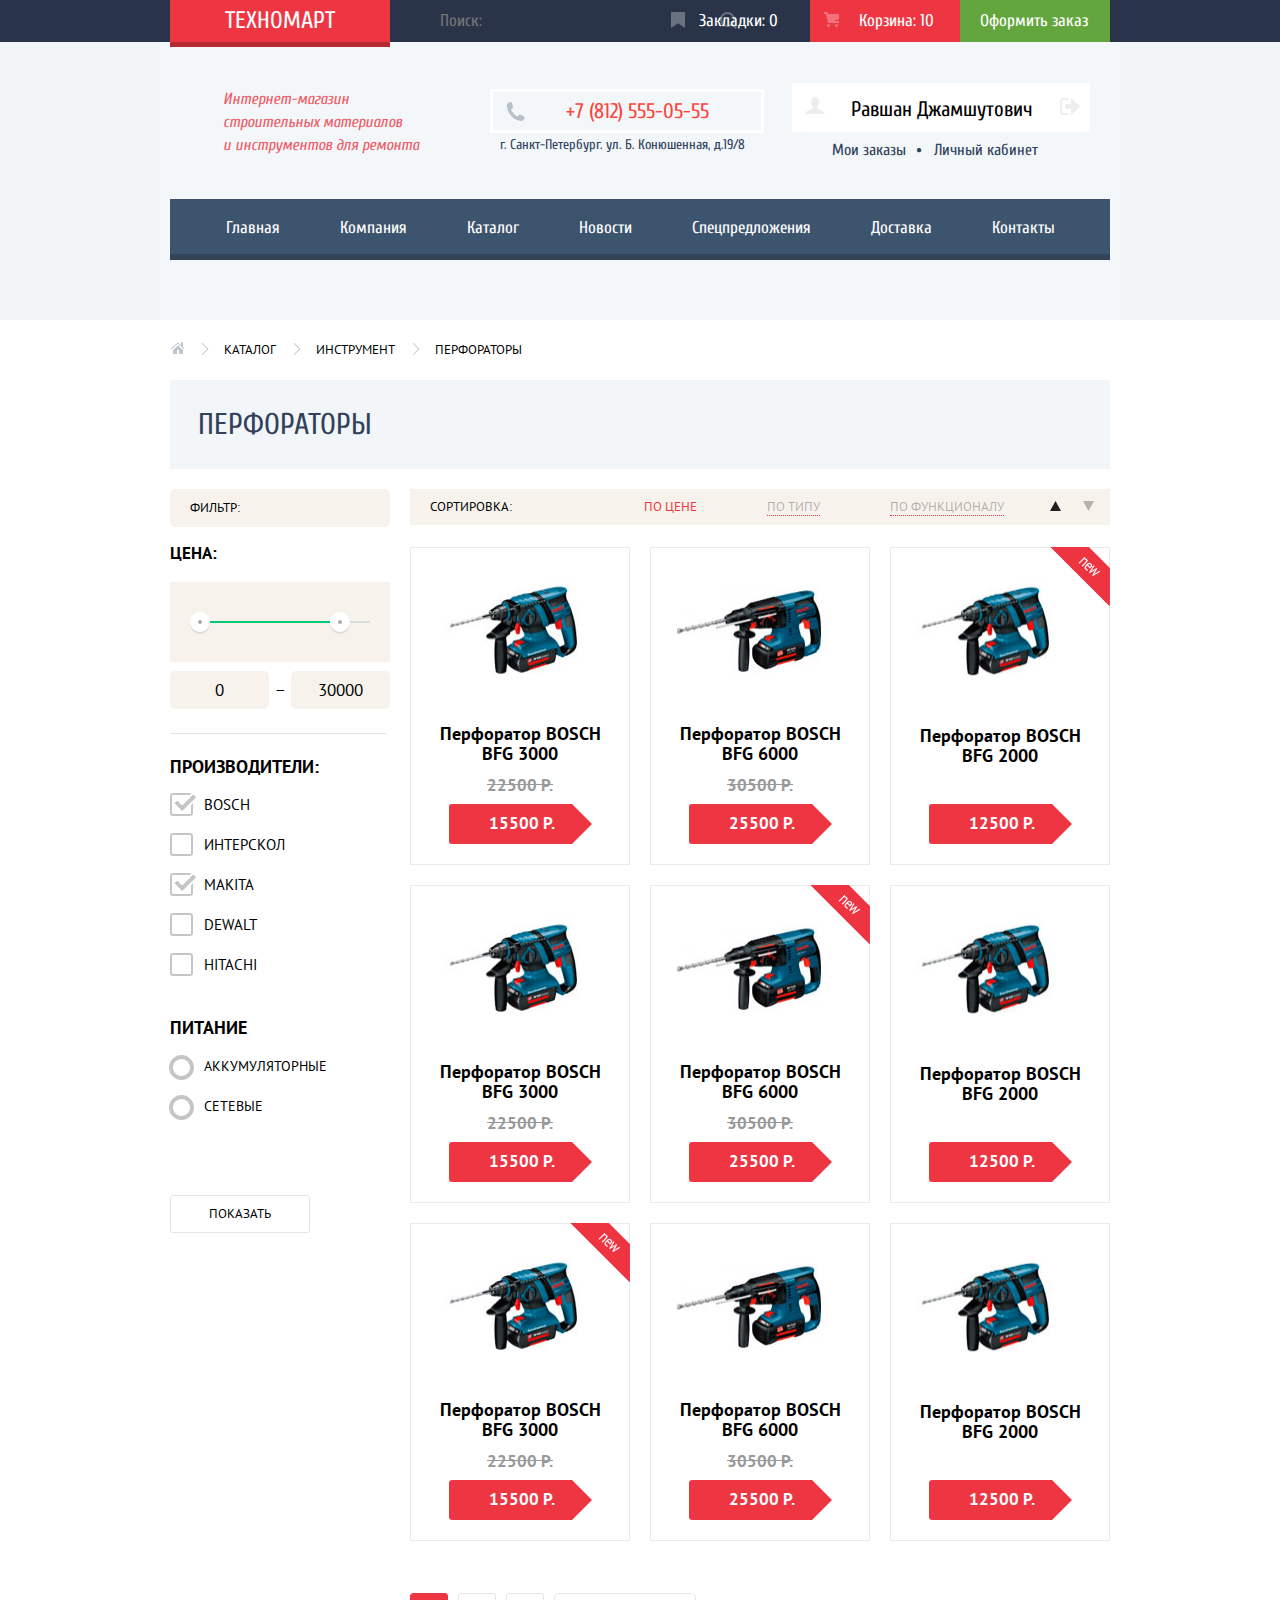
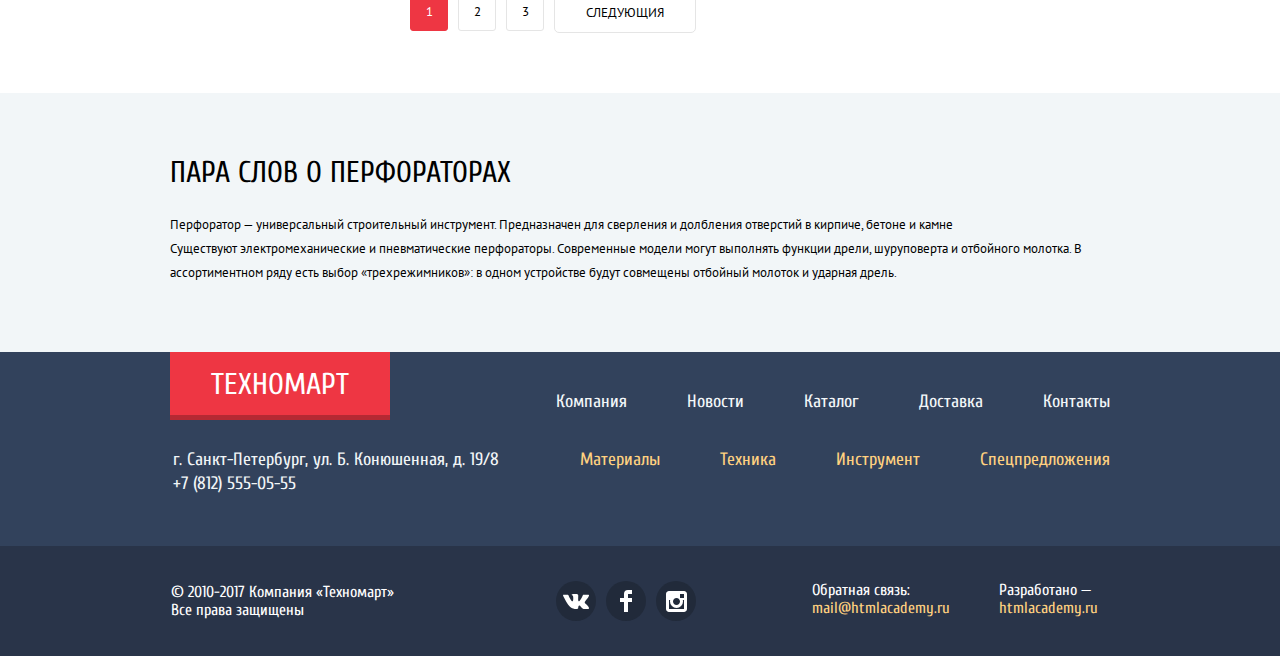
==== commit fc38db8e: "правки" ====
--- a/catalog.html
+++ b/catalog.html
@@ -32,7 +32,7 @@
          </div>
          <div class="menu-navigation container">
             <div class="menu-middle-panel">
-               <p class="menu-middle-info">Интернет-магазин<br>  строительных материалов<br>
+               <p class="menu-middle-info">Интернет-магазин строительных материалов<br>
                   и инструментов для ремонта
                </p>
                <div class="menu-middle-info-contacts">
@@ -349,9 +349,9 @@
                <section class="paragraph-about">
                   <h2 class="header-paragraph">ПАРА СЛОВ О ПЕРФОРАТОРАХ</h2>
                   <p class="paragraph-title-info">
-                     Перфоратор - универсальный строительный инструмент. Предназначен для сверления и долбления отверстий в кирпиче, бетоне и камне<br>
-                     Существуют электромеханические и пневматические перфораторы.Современные модели могут выполнять функции дрели, шуруповерта и отбойного молотка. В<br>
-                     В ассортиментном ряду есть выбор "трехрежимников":в одном устройстве будут совмещены отбойный молоток и ударная дрель.
+                     Перфоратор — универсальный строительный инструмент. Предназначен для сверления и долбления отверстий в кирпиче, бетоне и камне<br>
+                     Существуют электромеханические и пневматические перфораторы. Современные модели могут выполнять функции дрели, шуруповерта и отбойного молотка. В
+                     ассортиментном ряду есть выбор &laquo;трехрежимников&raquo;: в одном устройстве будут совмещены отбойный молоток и ударная дрель.
                   </p>
                </section>
             </div>
@@ -433,11 +433,11 @@
                      </ul>
                   </div>
                   <div class="footer-bottom-email-studio">
-                     <p class="footer-bottom-email">Обратная связь:<br>
+                     <p class="footer-bottom-email">Обратная связь:
                         <a class="link-mail" href="mailto:mail@htmlacademy.ru">mail@htmlacademy.ru</a>
                      </p>
-                     <p class="footer-bottom-web-studio">Разработано:<br>
-                        <a class="link-mail" href="https://htmlacademy.ru">HTML Academy</a>
+                     <p class="footer-bottom-web-studio">Разработано —
+                        <a class="link-mail" href="https://htmlacademy.ru">htmlacademy.ru</a>
                      </p>
                   </div>
                </div>
--- a/css/style-min.css
+++ b/css/style-min.css
@@ -1 +1 @@
-body{margin:0;padding:0;min-width:940px;font-family:"PT Sans","Cuprum","Arial",sans-serif;font-size:13px;line-height:24px;font-weight:normal;color:#000;position:relative}.visually-hidden{position:absolute;overflow:hidden;clip:rect(0 0 0 0);height:1px;width:1px;margin:-1px;padding:0;border:0}.container{width:940px;margin:0 auto;padding:0 10px}.top-menu-info{background-color:#29344a}.menu-navigation{padding-top:30px;padding-bottom:60px;background-color:#f3f7f9}.btn{display:inline-block;vertical-align:top;box-sizing:border-box;min-height:38px;min-width:150px;margin:0 auto;padding:10px 5px;position:relative;background-color:#ee3643;color:#fff;outline:0;border:0;border-radius:3px;font-family:"Cuprum","Arial",sans-serif;text-align:center;font-size:14px;line-height:18px;text-decoration:none;text-transform:uppercase}.btn:hover{cursor:pointer;background-color:#ca2c37}.btn:active{background-color:#ba2732}.catalog-header{font-size:30px;line-height:30px;color:#32425c}.info-header{text-transform:uppercase;color:#000;background:#f2f6f8;font-size:30px;font-family:"Cuprum","Arial",sans-serif}.slider-info{font-size:36px;line-height:30px;color:#fff}.popular-manufacturers{font-size:30px;line-height:30px;color:#32425c}.dilivery-header{text-transform:uppercase;color:#32425c;font-size:36px;font-family:"Cuprum","Arial",sans-serif;font-weight:400;font-style:normal;line-height:24px}.contacts-header{font-size:30px;line-height:24px;color:#000;text-transform:uppercase}.company-info-header{font-size:30px;line-height:24px;color:#000;text-transform:uppercase}.header-paragraph{font-size:30px;line-height:24px;color:#000;margin:0;margin-bottom:28px;padding:0;font-size:30px;line-height:24px;font-weight:normal;text-transform:uppercase;font-weight:400;font-family:"Cuprum","Arial",sans-serif}.popular-price{font-size:30px;line-height:30px;color:#32425c}h3{font-size:18px;line-height:30px;color:#000}.main-header{min-width:940px;min-height:320px;font-size:17px;font-family:'Cuprum';background-color:#f1f5f7}.top-header{background-color:#293449;font-size:0}a{text-decoration:none}.top-panel{display:flex;flex-direction:row;align-items:stretch;max-height:42px;background-color:#293449}.menu-item{display:flex;flex-direction:row;align-items:center;position:relative;padding-left:50px;padding-right:30px;max-height:42px;white-space:nowrap;color:#fff;text-decoration:none}.menu-item:hover{background-color:#212a3a}.menu-item:active{background-color:#161d29}.menu-item::before{opacity:.3}.menu-item:hover::before{opacity:1}.menu-item:active::before{opacity:.5}.top-panel-item-search{padding-left:0;padding-right:0;flex-grow:1}.top-panel-search-icon{position:absolute;top:12px;left:720px;width:17px;height:17px;opacity:.3}.top-panel-item-search:hover .top-panel-search-icon{opacity:.5}.menu-top-input:active ~ .top-panel-search-icon path{fill:#ee3643}.menu-top-label{width:100%}.menu-top-input{height:42px;padding-left:50px;padding-bottom:2px;border:0;font-family:"Cuprum","Arial",sans-serif;font-size:17px;width:100%;background-color:transparent}.menu-top-input:focus{outline:0;background-color:#fff;color:#000}.menu-item-bookmark{padding-right:32px;font-size:17px;font-weight:400;font-style:normal;font-family:"Cuprum","Arial",sans-serif;text-decoration:none}.menu-item-bookmark::before{content:"";position:absolute;top:12px;left:22px;width:14px;height:16px;background:url("../img/icon-bookmark.svg") no-repeat}.menu-item-cart{padding-left:49px;padding-right:26px;font-size:17px;line-height:18px;font-weight:400;font-style:normal;font-family:"Cuprum","Arial",sans-serif;text-decoration:none}.menu-item-cart::before{content:"";position:absolute;top:12px;left:14px;width:15px;height:15px;background:url("../img/icon-cart.svg") no-repeat}.menu-item-checkout{padding-left:20px;padding-right:22px;font-size:17px;line-height:18px;font-weight:400;font-style:normal;font-family:"Cuprum","Arial",sans-serif;text-decoration:none;background-color:#63a63e}.menu-item-checkout:hover{background-color:#5fbb2d}.menu-item-checkout:active{background-color:#518534;color:#8b8e94}.logo{display:inline-block;vertical-align:top;position:relative;box-sizing:border-box;margin:0;padding:9px 10px;width:220px;min-height:42px;background-color:#ee3643;color:#fff;text-align:center;font-family:"Cuprum","Arial",sans-serif;font-size:24px;line-height:24px;text-transform:uppercase;text-decoration:none}.logo-border{position:absolute;left:0;right:0;bottom:-5px;height:5px;background-color:#b52933;z-index:2}.menu-middle-info{box-sizing:border-box;width:289px;margin-left:10px;padding:0;padding-left:43px;padding-top:0;font-size:16px;line-height:23px;font-weight:400;font-style:italic;font-family:"Cuprum","Arial",sans-serif;color:#ef5c67}.menu-middle-panel{display:flex;align-items:center}.menu-middle-info-contacts{display:flex;text-align:center;flex-direction:column;margin-left:20px}.menu-middle-acount{min-width:300px;text-align:center;min-height:68px;align-items:flex-start;margin-left:26px}.contact-phone{position:relative;color:#fb463c;width:222px;font-size:21px;line-height:18px;border:3px solid #fff;padding:10px 0;padding-right:13px;padding-left:33px}.contact-phone::before{content:"";position:absolute;height:20px;width:20px;top:10px;left:13px;background-image:url("../img/icon-phone.svg");background-repeat:no-repeat;background-position:0 0}.menu-middle-adress{width:265px;font-size:14px;line-height:24px;color:#32425c;margin:0;padding:0;font-weight:400;font-style:normal;font-family:"Cuprum","Arial",sans-serif}.user-navigation-glavnaya{display:flex;min-width:300px;min-height:68px;flex-direction:row;margin:0;padding:0;list-style:none;align-items:flex-start}.user-registration{width:150px}.user-login{min-width:120px;min-height:39px;padding-left:37px;margin-right:13px}.user-login:last-child{margin-right:0}.user-login.user-login-autorization{min-width:120px;min-height:39px;padding-left:2px}.user-navigation-authorization{display:flex;flex-direction:row;align-items:center;position:relative;height:39px;padding:0 24px;background-color:#fff;color:#000;font-family:"Cuprum","Arial",sans-serif;font-weight:400;font-style:normal;font-size:21px;line-height:18px;text-decoration:none}.user-navigation-authorization:hover{color:#ee3643}.user-navigation-authorization:active{color:#c5c5c6}.login{padding-right:24px;padding-left:49px}.login::before{content:"";position:absolute;top:13px;left:19px;width:20px;height:17px;background:url("../img/icon-login.svg") no-repeat;opacity:1}.login:hover::before{color:#293449}.login:active::before{opacity:.3}.user-name{display:flex;flex-direction:row;align-items:center;position:relative;height:45px;padding:0;padding-top:4px;padding-left:59px;padding-right:57px;margin-bottom:6px;background-color:#fff;color:#000;font-size:21px;line-height:21px;text-decoration:none}.user-name::before{content:"";position:absolute;top:14px;left:13px;width:20px;height:17px;background:url("../img/icon-user.svg") no-repeat;opacity:.3}.user-name:after{content:"";position:absolute;top:15px;right:10px;width:21px;height:17px;background:url("../img/icon-logout.svg") no-repeat;opacity:.3}.user-name:hover::before{opacity:1}.user-name:hover::after{opacity:1}.user-link{font-size:16px;line-height:18px;color:#32425c}.user-link:hover{color:#ee4d59}.user-link:active{color:#c5c5c5}.user-orders{position:relative;color:●#32425c}.user-profile{margin:0;margin-top:-5px;padding:0;list-style:none}.autorization-user-login{display:inline-block;font-size:16px;line-height:18px;padding-right:23px}.user-orders:not(:last-child)::after{content:"●";margin:0 8px 0 10px;font-size:10px;vertical-align:top;color:#32425c;text-decoration:none}.navigation{min-height:55px;font-size:17px;line-height:17px;color:#fff;background-color:#3d546e;border-bottom:6px solid #33445a;margin-top:26px}.navigation-items{display:flex;flex-direction:row;margin:0;padding:0;list-style:none}.navigation-item:first-child{margin-left:auto}.navigation-item:last-child{margin-right:auto}.navigation-breadcrumbs{display:inline-block;vertical-align:top;box-sizing:border-box;padding:20px 30px 16px;font-weight:400;font-style:normal;font-size:17px;line-height:17px;font-family:"Cuprum","Arial",sans-serif;text-decoration:none;color:#fff}.navigation-breadcrumbs:hover{background-color:#293449}.navigation-breadcrumbs:active{background-color:#293449;color:#8e939c}.promo-popular-item{min-height:410px;margin-top:59px;display:flex;flex-wrap:wrap;justify-content:space-between}.promo-column-1{display:flex;justify-content:space-between;width:620px;margin-right:20px;flex-wrap:wrap;flex-direction:row}.promo-column-2{display:flex;width:300px;flex-direction:column;justify-content:space-between}.slider{position:relative;width:620px;padding-top:18px;order:1}.slider-item{height:266px}.slider-wrap{position:absolute;padding:24px;display:flex;flex-direction:column;justify-content:center;text-align:left}.slider-title{margin:0 0 2px;font-family:"Cuprum","Arial",sans-serif;font-size:36px;line-height:30px;font-weight:700;text-transform:uppercase;color:#fff}.slider-description{font-family:"PT Sans","Arial",sans-serif;font-size:18px;line-height:24px;color:#fff}.slider-control{position:absolute;cursor:pointer}.slider-control.slider-control-left{width:22px;min-height:40px;top:calc(50% - 12px);left:25px;background:url("../img/icon-left.svg") 0 0 no-repeat;font-size:0}.slider-control.slider-control-right{width:22px;min-height:40px;top:calc(50% - 12px);right:20px;background:url("../img/icon-right.svg") 0 0 no-repeat;font-size:0}.slider-control.slider-control-link{bottom:22px;left:27px;width:195px}.slider-control.slider-control-radio{position:absolute;bottom:37px;left:50%;width:200px;height:10px;margin-left:-100px;text-align:center;z-index:1000}.slider-control.slider-control-radio i{display:inline-block;width:12px;height:12px;margin:0 4px;background:#fff;border:3px solid #fff;vertical-align:top;border-radius:50%;cursor:pointer}.slider-control.slider-control-radio i.active{background:#ee3643}.item-gallery{position:relative;box-sizing:border-box;padding:20px;margin:0;width:300px;height:123px;color:#fff;overflow:hidden}.item-gallery-materials{background:#ffbf47 url("../img/basket.svg") no-repeat 212px 32px}.item-gellery-tooling{background:#3bbce3 url("../img/dril-image.svg") no-repeat 198px 34px}.item-galery-techno{background:#dc91d8 url("../img/technique.svg") no-repeat 190px 33px}.item-galery-basket{background:#8ed78f url("../img/basket-image.svg") no-repeat 195px 28px}.item-galery-car{background:#ffc047 url("../img/car.svg") no-repeat 190px 34px}.slider-wrapper{width:620px;height:268px;margin-bottom:20px}.title-info{margin:0;margin-bottom:20px;padding:0;font-weight:700;font-size:24px;line-height:30px;font-style:normal;font-family:"Cuprum","Arial",sans-serif;color:#fff}.info-gallery-btn{min-width:135px;margin-left:4px;margin-top:13px;background-color:rgba(0,0,0,.1);text-align:center;border-radius:2px;font-weight:400;font-size:14px;line-height:18px;text-decoration:none;text-transform:uppercase;text-align:center;border-radius:3px;background:rgba(0,0,0,0.1)}.info-gallery-btn:hover{background-color:rgba(0,0,0,0.2)}.slider{width:620px;height:266px;position:relative}.slider-slide{display:none;flex-direction:column;box-sizing:border-box;width:620px;height:266px;padding:26px;padding-left:24px;padding-bottom:22px;color:#fff}.slider-perforator{background-image:url("../img/offer-slider-perforator.jpg");background-repeat:no-repeat}.slider-drill{background-image:url("../img/offer-slider-drill.jpg");background-repeat:no-repeat}.slide-wrap-btn{margin-top:auto;padding-left:1px}.slide-title{margin:0;margin-bottom:4px;padding:0;font-size:36px;line-height:30px;text-transform:uppercase}.slider-info{margin:0;padding:0;font-family:"PT Sans","Arial",sans-serif;font-size:18px;line-height:24px}.slider-label{cursor:pointer}.promo-info{font-size:14px}.gallery-new{position:absolute;top:0;right:0}.section-header-popular{display:flex;align-items:center;box-sizing:border-box;height:89px;margin:0 auto;padding:0;padding-left:28px;padding-right:24px;background-color:#f9f5f0}.popular-price{margin:0;margin-right:auto;padding:0;font-family:"Cuprum","Arial",sans-serif;font-weight:400;font-size:30px;line-height:30px;color:#3d546e;text-transform:uppercase}.button-headline{width:253px;padding-left:0;padding-right:0;margin-bottom:2px}.headline-button{margin:auto 0;padding:0}.catalog-item-container{display:flex;flex-direction:row;flex-wrap:wrap;justify-content:space-between;margin:0;padding:0;list-style:none;margin-top:23px}.catalog-item{display:flex;flex-direction:column;align-items:center;position:relative;box-sizing:border-box;width:220px;height:318px;margin-bottom:20px;border:1px solid #eaeaea;font-family:"PT Sans","Arial",sans-serif;text-align:center}.catalog-item:hover{border-color:transparent;box-shadow:0 10px 25px rgba(41,52,73,0.5)}.catalog-item:hover>.catalog-item-image{visibility:hidden}.catalog-item:hover>.item-actions{visibility:visible}.catalog-item-image{margin-top:0;margin-bottom:47px}.item-actions{position:absolute;left:0;right:0;top:0;visibility:hidden;margin:45px 0 0 0;padding:0;list-style:none}.item-action{margin-bottom:7px}.item-title{width:165px;margin:0;margin-bottom:auto;padding:0;font-size:18px;line-height:20px;font-weight:bold}.production{margin-top:49px}.price-old{min-height:20px;margin-bottom:8px;display:block;text-decoration:line-through;color:#999;font-size:17px;line-height:18px;text-transform:uppercase;font-weight:700;font-style:normal;font-family:"PT Sans","Arial",sans-serif}.price{margin:0;margin-bottom:20px;padding:0;align-items:center}.item-new{position:absolute;top:0;right:0;margin-top:-1px;margin-right:-1px}.item-price{margin:0;margin-bottom:20px;padding:0}.btn-price{padding-top:10px;padding-bottom:12px;padding-left:36px;padding-right:40px;margin-left:8px;line-height:18px;font-family:"PT Sans","Arial",sans-serif;font-size:17px;font-weight:bold}.btn-price::after{content:"";width:0;height:0;position:absolute;top:0;right:-13px;border:20px solid #fff;border-left-color:transparent}.btn-buy{width:135px;padding:10px 0;border:0 solid #63a63e;border-radius:3px;box-shadow:inset 0 -3px 0 0 #367315;background-color:#63a63e;color:#fff;text-align:center;font-size:14px;line-height:18px;text-decoration:none;text-transform:uppercase}.btn-buy:hover{background-color:#5fbb2d}.btn-buy:active{background-color:#518534}.btn-bookmark{width:135px;padding:7px 0;border:3px solid #63a63e;border-radius:3px;background-color:#fff;color:#32425c;text-align:center;font-size:14px;line-height:18px;text-decoration:none;text-transform:uppercase}.btn-bookmark:hover{background-color:#fff;border-color:#32425c}.btn-bookmark:active{background-color:#fff;border-color:#32425c;opacity:.3}.section-header{display:flex;align-items:center;box-sizing:border-box;height:89px;margin:0 auto;padding:0;padding-left:28px;padding-right:24px;background-color:#f9f5f0;background-color:#f9f5f0}.header-manufactures{margin:0;margin-right:auto;padding:0;font-family:"Cuprum","Arial",sans-serif;font-weight:400;font-size:30px;line-height:30px;color:#3d546e;text-transform:uppercase}.section-header-manufacturers{padding-left:24px;margin-bottom:20px}.manufacture-btn{margin:auto 0;padding:0}.btn-manufacturers{width:253px;padding-left:0;padding-right:0;margin-bottom:2px}.manufacture-lists{display:flex;flex-direction:row;flex-wrap:wrap;justify-content:space-between;margin:0;padding:0;list-style:none}.manufacture{display:flex;margin-bottom:20px}.manufactures-link{display:flex}.manufacture-image{border:1px solid #eaeaea}.manufacture-image:hover{border-color:transparent;box-shadow:0 10px 25px rgba(41,52,73,0.5)}.manufacture-image:active{opacity:.5;box-shadow:0 4px 10px rgba(41,52,73,0.5)}.section-main{width:220px;height:322px;border:1px solid silver}.services{background-color:#f2f6f8;margin-top:65px;padding:65px 0 0}.services-header{margin-bottom:40px}.services-title{margin:0;margin-bottom:29px;padding:0;font-size:30px;line-height:24px;font-weight:normal;text-transform:uppercase;color:#3d546e;font-family:"Cuprum","Arial",sans-serif;font-weight:400;line-height:30px}.services-description{margin:0;margin-bottom:69px;padding:0;padding-right:535px;font-size:13px;line-height:24px;font-family:"PT Sans","Arial",sans-serif}.toogle{display:flex}.toogle-tabs{position:relative;width:240px;margin-right:auto}.toogle-tabs::before{content:"";position:absolute;top:-45px;right:0;width:10px;height:272px;background:url("../img/shadow.png")}.toogle-tab{display:block;margin:0;padding:10px 20px 19px 22px;background-color:#3d546e;color:#fff;font-size:21px;line-height:30px;font-weight:bold;cursor:pointer;border-bottom:solid 1px #4e637c}.toogle-tab:hover{background-color:#293449;border-bottom-color:#293449}.toogle-options{width:620px;height:284px;margin-right:1px}.toogle-option{display:none;height:280px}.toogle-option-delivery{background:url("../img/service-details-delivery-background.png") no-repeat right bottom}.toogle-option-warranty{background-image:url("../img/service-details-guarantee-background.png");background-position:152px 21px;background-repeat:no-repeat;height:261px;width:651px}.toogle-option-credit{background-image:url("../img/service-credit-background.png");background-position:152px 21px;background-repeat:no-repeat;height:261px;width:651px}.toogle-title{margin:4px 0 31px 1px;padding:0;font-family:"Cuprum","Arial",sans-serif;font-weight:400;font-size:36px;line-height:24px;color:#3d546e;text-transform:uppercase}.toogle-description{margin:0;margin-left:1px;box-sizing:border-box;width:400px;padding:0;padding-right:125px;font-family:"PT Sans","Arial",sans-serif;font-size:13px;line-height:24px}.toogle-description-warranty{padding-right:20px}.toogle-description-credit{padding-right:0}.toogle-btn{margin:0;margin-top:30px;padding:0}.toogle-radio-delivery:checked ~ .toogle-tabs .toogle-tab-delivery{background-color:#fff;border-bottom-color:#fff;color:#32425c}.toogle-radio-warranty:checked ~ .toogle-tabs .toogle-tab-warranty{background-color:#fff;border-bottom-color:#fff;color:#32425c}.toogle-radio-credit:checked ~ .toogle-tabs .toogle-tab-credit{background-color:#fff;border-bottom-color:#fff;color:#32425c}.toogle-radio-delivery:checked ~ .toogle-options .toogle-option-delivery{display:block}.toogle-radio-warranty:checked ~ .toogle-options .toogle-option-warranty{display:block}.toogle-radio-credit:checked ~ .toogle-options .toogle-option-credit{display:block}.all-information-company{margin-bottom:86px}.company-row{display:flex;flex-direction:row;margin-top:82px}.company-info-row{padding-top:2px}.company-column-company{min-width:525px;margin-right:115px}.company-column-contacts{min-width:300px}.map-btn{margin:0;margin-bottom:20px;padding:0;border:0;text-decoration:none}.btn-company{padding-left:40px;padding-right:40px}.button-full-width{width:300px;margin-top:28px}.company-title{margin:0;margin-bottom:24px;padding:0;font-family:"PT Sans","Arial",sans-serif;font-size:13px;line-height:24px}.company-title.two{padding-right:120px;margin-bottom:20px}.company-column-contacts{width:520px;margin-right:auto}.company-button{margin:0;margin-bottom:20px;padding:0;border:0;text-decoration:none}.company-info-header{margin:0;margin-bottom:29px;padding:0;font-size:30px;line-height:24px;text-transform:uppercase;font-family:"Cuprum","Arial",sans-serif;font-weight:400}.transport-company{margin:0;margin-bottom:15px;padding:0;font-size:18px;line-height:20px;list-style:none}.company-title{margin:0;margin-bottom:20px;padding:0;font-family:"PT Sans","Arial",sans-serif;font-size:13px;line-height:24px}.company-title-padding{padding-right:120px;margin-bottom:20px}.company-partner{font-size:18px;line-height:20px;padding-bottom:20px;font-family:"Cuprum","Arial",sans-serif;list-style-type:none}.company-partner::before{content:"";display:inline-block;vertical-align:middle;width:25px;height:2px;margin-right:10px;background-color:#ee3643}.contacts-header{margin:0;margin-bottom:30px;padding:0;font-size:30px;line-height:24px;font-family:"Cuprum","Arial",sans-serif;font-weight:400;text-transform:uppercase}.contacts-title{margin:0 0 30px 0;padding:0;padding-right:110px;font-family:"PT Sans","Arial",sans-serif;font-size:13px;line-height:24px}.menu-item-cart-catalog{background-color:#ee3643}.price-items-catalog{display:flex;flex-direction:row;flex-wrap:wrap;justify-content:space-between;margin:0;padding:0;list-style:none}.price-item-catalog{display:flex;flex-direction:column;align-items:center;position:relative;box-sizing:border-box;width:220px;height:318px;margin-bottom:20px;border:1px solid #eaeaea;font-family:"PT Sans","Arial",sans-serif;text-align:center}.price-item-catalog:hover{border-color:transparent;box-shadow:0 10px 25px rgba(41,52,73,0.5)}.price-item-catalog:hover>.item-catalog-image{visibility:hidden}.price-item-catalog:hover>.item-catalog-actions{visibility:visible}.item-catalog-image{position:relative;width:218px;height:168px;overflow:hidden}.item-catalog-actions{position:absolute;left:0;right:0;top:0;visibility:hidden;margin:45px 0 0 0;padding:0;list-style:none}.item-catalog-action{margin-bottom:7px}.price-item-title{width:165px;margin:0;margin-bottom:auto;margin-top:10px;padding:0;font-size:18px;line-height:20px;font-weight:bold}.price-item-title-catalog{width:165px;margin:0;margin-bottom:-5px;margin-top:10px;padding:0;font-size:18px;line-height:20px;font-weight:bold}.price-item-title-1{width:165px;margin:0;margin-bottom:-5px;margin-top:10px;padding:0;font-size:18px;line-height:20px;font-weight:bold}.price-item-title-2{width:165px;margin:0;margin-bottom:-5px;margin-top:10px;padding:0;font-size:18px;line-height:20px;font-weight:bold}.price-item-title-3{width:165px;margin:0;margin-bottom:-5px;margin-top:10px;padding:0;font-size:18px;line-height:20px;font-weight:bold}.item-price-old{min-height:20px;margin-bottom:8px;display:block;text-decoration:line-through;color:#999;font-size:17px;line-height:18px;text-transform:uppercase;font-weight:700;font-style:normal;font-family:"PT Sans","Arial",sans-serif}.item-price{margin:0;margin-bottom:20px;padding:0}.item-new{position:absolute;top:0;right:0;margin-top:-1px;margin-right:-1px}.breadcrumbs{display:flex;flex-direction:row;margin:0;padding:21px 0 15px;list-style:none}.breadcrumbs-item{display:inline-block;vertical-align:top;position:relative;margin:0;padding:0;margin-left:40px;font-family:"PT Sans","Arial",sans-serif;font-size:13px;line-height:18px;text-transform:uppercase;color:#000;text-decoration:none}.breadcrumbs-item::before{content:"";position:absolute;top:2px;left:-23px;width:8px;height:12px;background:url("../img/icon-right-small.svg");cursor:default}.breadcrumbs-home{width:14px;height:12px;margin-left:0;font-size:0}.breadcrumbs-home::before{content:"";position:absolute;top:1px;left:0;width:14px;height:12px;background-image:url("../img/icon-home.svg");cursor:pointer}.catalog{display:flex;flex-direction:row;margin-top:20px}.catalog-left{width:220px;margin-right:auto}.catalog-right{width:700px}.headline{display:flex;align-items:center;box-sizing:border-box;height:89px;margin:0 auto;padding:0;padding-left:28px;padding-right:24px;background-color:#f2f6f8}.catalog-header{margin:0;margin-right:auto;padding:0;font-size:30px;line-height:30px;font-weight:normal;color:#32425c;text-transform:uppercase;font-family:"Cuprum","Arial",sans-serif;font-weight:400}.title-manufactures-catalog{margin-right:1px;font-weight:700}.filter{font-family:"PT Sans","Arial",sans-serif;font-size:13px;line-height:18px;text-transform:uppercase}.filter-title{display:block;margin-bottom:11px;padding:10px 20px;background-color:#f7f3ec;border-radius:5px}.price-control-title{margin:0;margin-bottom:14px;padding:0;font-family:"PT Sans","Arial",sans-serif;font-size:17px;line-height:30px;font-weight:bold}.power-control-title{margin-top:18px;margin-bottom:3px}.filter-price-inputs{display:flex;flex-direction:row;align-items:center}.filter-price-input{height:36px;width:95px;border:0;border-radius:5px;background-color:#f7f3ec;font-family:"PT Sans","Arial",sans-serif;font-size:17px;line-height:18px;text-align:center}.filter-price-input-min{margin-right:auto}.filter-price-input-max{margin-left:auto}.filter-align{width:216px;height:1px;background-color:#e5e5e5;margin:24px 0 17px}.filter-manufacture-input{display:flex;flex-direction:column;align-items:flex-start;list-style-type:none;padding:0;margin-top:-5px}.filter-option{margin-bottom:20px;margin-right:20px}.filter-label{position:relative;padding-left:34px;margin-bottom:20px;font-family:"PT Sans","Arial",sans-serif;font-size:15px;line-height:20px;text-transform:uppercase}.filter-label:last-of-type{margin-bottom:0}.filter-label-checkbox::before{content:"";position:absolute;left:0;top:-2px;width:27px;height:23px;background:url("../img/checkbox-off.svg") no-repeat 0 0;opacity:1}.filter-label-checkbox:hover::before{opacity:.3}#r1:checked ~ .filter-label[for="r1"]::before{background-image:url("../img/checkbox-on.svg");background-repeat:no-repeat}#r2:checked ~ .filter-label[for="r2"]::before{background-image:url("../img/checkbox-on.svg");background-repeat:no-repeat}#r3:checked ~ .filter-label[for="r3"]::before{background-image:url("../img/checkbox-on.svg");background-repeat:no-repeat}#r4:checked ~ .filter-label[for="r4"]::before{background-image:url("../img/checkbox-on.svg");background-repeat:no-repeat}#r5:checked ~ .filter-label[for="r5"]::before{background-image:url("../img/checkbox-on.svg");background-repeat:no-repeat}#r1:disabled ~ .filter-label[for="r1"]::before{opacity:.3}#r2:disabled ~ .filter-label[for="r2"]::before{opacity:.3}#r3:disabled ~ .filter-label[for="r3"]::before{opacity:.3}#r4:disabled ~ .filter-label[for="r4"]::before{opacity:.3}#r5:disabled ~ .filter-label[for="r5"]::before{opacity:.3}.filter-power{margin-bottom:80px}.filter-power-input{display:flex;flex-direction:column;align-items:flex-start;list-style-type:none;padding:0}.filter-label-radio{font-size:14px;line-height:20px;margin-top:-3px;margin-bottom:23px}.power{margin-bottom:20px}.filter-label-radio::before{content:"";position:absolute;left:-1px;top:-2px;width:25px;height:25px;background:url("../img/radio-off.svg") no-repeat 0 0;opacity:1}.filter-label-radio:hover::before{opacity:1}.filter-label-radio:disabled::before{opacity:.3}#radio1:checked ~ .filter-label[for="radio1"]::before{background-image:url("../img/radio-on.svg");background-repeat:no-repeat}#radio2:checked ~ .filter-label[for="radio2"]::before{background-image:url("../img/radio-on.svg");background-repeat:no-repeat}#radio1:disabled ~ .filter-label[for="radio1"]::before{opacity:.3}#radio2:disabled ~ .filter-label[for="radio1"]::before{opacity:.3}.submit{display:inline-block;padding:9px 38px;box-sizing:border-box;border:1px solid #e5e5e5;border-radius:3px;margin-top:-1px;font-family:"PT Sans","Arial",sans-serif;font-size:13px;line-height:18px;text-align:center;background-color:#fff;color:#000;text-transform:uppercase;cursor:pointer}.min-max{width:220px;margin-bottom:9px;padding:39px 0;text-align:center;background-color:#f7f3ec}.minmax-line{position:relative;width:180px;height:2px;background-color:#d7dcde;margin:0 auto}.scale{position:absolute;top:0;left:0;width:140px;height:2px;background-color:#00ca74}.minmax-toogle{position:absolute;top:-9px;left:0;width:4px;height:4px;border:8px solid #fff;border-radius:50%;background-color:#ababab;box-shadow:0 2px 0 0 #e0ddd8;cursor:pointer}.minmax-toogle-max{left:140px}.side-topbar{background-color:#f7f3ec;border-radius:5px;margin-bottom:20px}.sort{min-height:36px;padding:0 5px;margin:0 0 22px;line-height:36px;display:flex;background-color:#f7f3ec;list-style-type:none;text-transform:uppercase}.sort-type{padding:0 35px}.sort-type-arrow{padding:0 11px}.sort-title{padding:0 15px;line-height:36px;margin-right:auto}.sort-type a{color:rgba(0,0,0,.3);border-bottom:1px dotted #ee3643}.sort-type a:focus,.sort-type a:hover{border-bottom:1px solid #ee3643;color:#ee3643}.sort-type-arrow a:active{color:#ee3643;border:0}.sort-type.sort-type-arrow a{opacity:.3;border-bottom:0}.sort-type.sort-type-arrow:focus a,.sort-type.sort-type-arrow:hover a{opacity:1;border-bottom:0}.sort-type.sort-type-current a{opacity:1;color:#ee3643;border-bottom:0}.sort-type.sort-type-current path{color:#ee3643}.pagination{display:flex;flex-direction:row;font-family:"PT Sans","Arial",sans-serif;margin:0;margin-top:32px;margin-bottom:60px;padding:0;list-style:none}.page-btn{display:inline-block;text-align:center;box-sizing:inherit;width:36px;padding:9px 0;font-size:13px;line-height:18px;border:1px solid #e5e5e5;border-radius:3px;color:#000;text-decoration:none;margin-right:10px}.page-btn:not(.page-btn-active):hover{border-color:#bdc6ca}.page-btn:not(.page-btn-active):active{border-color:#ee3643}.page-btn-next{display:inline-block;padding:10px 31px;font-weight:400;font-style:normal;font-size:13px;line-height:18px;font-family:"PT Sans","Arial",sans-serif;text-align:center;text-transform:uppercase;text-decoration:none;color:#000;border:1px solid #e5e5e5;border-radius:5px}.page-btn-active{border-color:#ee3643;background-color:#ee3643;color:#fff}.info-about{padding-top:68px;padding-bottom:67px;background-color:#f2f6f8}.paragraph-title-info{margin:0;padding:0;font-family:"PT Sans","Arial",sans-serif;font-size:13px;line-height:24px}.main-footer{font-family:"Cuprum","Arial",sans-serif}.logo-large{height:63px;padding-top:18px;font-size:30px;line-height:30px}.footer-top{display:flex}.footer-top-company{align-self:flex-end;margin-left:auto}.company-panel{margin:0;margin-bottom:1px;padding:0;list-style:none;font-size:18px;line-height:24px;color:#f3f7f9}.company-panel-item{margin-right:55px;display:inline-block;vertical-align:top;font-size:18px;line-height:24px}.company-panel-item:last-child{margin-right:0}.company-panel-item:hover{text-decoration:underline}.company-panel-item:active{color:rgba(241,245,247,0.5)}.company-panel-company-color{color:rgba(255,209,128,1.0)}.company-panel-company-color:hover{text-decoration:underline}.company-panel-company-color:active{color:rgba(241,245,247,1.0)}.footer-one{padding-bottom:50px;background-color:#32425c}.footer-two{padding-top:35px;padding-bottom:35px;background-color:#293449}.footer-middle{display:flex;padding-top:30px}.footer-middle-tel-adres{padding-top:3px;padding-left:3px;margin-right:auto;font-size:18px;line-height:24px;color:rgba(241,245,247,1.0)}.footer-middle-tel{margin:0;padding:0}.footer-middle-adres{margin:0;padding:0}.footer-middle-panel{align-self:flex-start;margin-top:3px;margin-left:auto}.social-button{display:inline-block;vertical-align:top;width:40px;height:40px;line-height:40px;text-align:center;border-radius:50%;background-color:#212a3a}.social-button:hover{background-color:#ee3643}.social-button:active{background-color:#ee3643}.social-button-icon{vertical-align:middle}.social{margin:0;padding:0;list-style:none;font-size:0}.social-item{display:inline-block;vertical-align:top;margin:0 5px}.footer-bottom{display:flex;justify-content:flex-end;font-size:16px;line-height:18px;color:#fff}.footer-bottom-copyright{width:230px;margin:0;padding:0;margin-right:150px;padding-top:2px}.footer-bottom-social{margin:0;margin-right:39px}.footer-bottom-email-studio{width:370px;text-align:right}.footer-bottom-web-studio{display:inline-block;vertical-align:top;margin:0;padding:0 14px;text-align:left}.footer-bottom-email{display:inline-block;vertical-align:top;margin:0 28px 0 0;padding:0 6px;text-align:left}.link-mail{color:rgba(255,209,128,1)}.modal-close{position:absolute;right:12px;top:10px;width:22px;height:22px;font-size:0;background-color:transparent;border:0;cursor:pointer;z-index:1}.modal{display:none;margin:0 auto;position:absolute;top:10vh}.modal.modal-write-us{position:fixed;width:620px;min-height:425px;left:calc(50vw - 310px);background-color:#fff;border:1px solid #000}.write-us-submit{width:460px;margin:0 auto}+body{margin:0;padding:0;min-width:940px;font-family:"PT Sans","Cuprum","Arial",sans-serif;font-size:13px;line-height:24px;font-weight:normal;color:#000;position:relative}.visually-hidden{position:absolute;overflow:hidden;clip:rect(0 0 0 0);height:1px;width:1px;margin:-1px;padding:0;border:0}.container{width:940px;margin:0 auto;padding:0 10px}.top-menu-info{background-color:#29344a}.menu-navigation{padding-top:30px;padding-bottom:60px;background-color:#f3f7f9}.btn{display:inline-block;vertical-align:top;box-sizing:border-box;min-height:38px;min-width:150px;margin:0 auto;padding:10px 5px;position:relative;background-color:#ee3643;color:#fff;outline:0;border:0;border-radius:3px;font-family:"Cuprum","Arial",sans-serif;text-align:center;font-size:14px;line-height:18px;text-decoration:none;text-transform:uppercase}.btn:hover{cursor:pointer;background-color:#ca2c37}.btn:active{background-color:#ba2732}.catalog-header{font-size:30px;line-height:30px;color:#32425c}.info-header{text-transform:uppercase;color:#000;background:#f2f6f8;font-size:30px;font-family:"Cuprum","Arial",sans-serif}.slider-info{font-size:36px;line-height:30px;color:#fff}.popular-manufacturers{font-size:30px;line-height:30px;color:#32425c}.dilivery-header{text-transform:uppercase;color:#32425c;font-size:36px;font-family:"Cuprum","Arial",sans-serif;font-weight:400;font-style:normal;line-height:24px}.contacts-header{font-size:30px;line-height:24px;color:#000;text-transform:uppercase}.company-info-header{font-size:30px;line-height:24px;color:#000;text-transform:uppercase}.header-paragraph{font-size:30px;line-height:24px;color:#000;margin:0;margin-bottom:28px;padding:0;font-size:30px;line-height:24px;font-weight:normal;text-transform:uppercase;font-weight:400;font-family:"Cuprum","Arial",sans-serif}.popular-price{font-size:30px;line-height:30px;color:#32425c}h3{font-size:18px;line-height:30px;color:#000}.main-header{min-width:940px;min-height:320px;font-size:17px;font-family:'Cuprum';background-color:#f1f5f7}.top-header{background-color:#293449;font-size:0}a{text-decoration:none}.top-panel{display:flex;flex-direction:row;align-items:stretch;max-height:42px;background-color:#293449}.menu-item{display:flex;flex-direction:row;align-items:center;position:relative;padding-left:50px;padding-right:30px;max-height:42px;white-space:nowrap;color:#fff;text-decoration:none}.menu-item:hover{background-color:#212a3a}.menu-item:active{background-color:#161d29}.menu-item::before{opacity:.3}.menu-item:hover::before{opacity:1}.menu-item:active::before{opacity:.5}.top-panel-item-search{padding-left:0;padding-right:0;flex-grow:1}.top-panel-search-icon{position:absolute;top:12px;left:720px;width:17px;height:17px;opacity:.3}.top-panel-item-search:hover .top-panel-search-icon{opacity:.5}.menu-top-input:active ~ .top-panel-search-icon path{fill:#ee3643}.menu-top-label{width:100%}.menu-top-input{height:42px;padding-left:50px;padding-bottom:2px;border:0;font-family:"Cuprum","Arial",sans-serif;font-size:17px;width:100%;background-color:transparent}.menu-top-input:focus{outline:0;background-color:#fff;color:#000}.menu-item-bookmark{padding-right:32px;font-size:17px;font-weight:400;font-style:normal;font-family:"Cuprum","Arial",sans-serif;text-decoration:none}.menu-item-bookmark::before{content:"";position:absolute;top:12px;left:22px;width:14px;height:16px;background:url("../img/icon-bookmark.svg") no-repeat}.menu-item-cart{padding-left:49px;padding-right:26px;font-size:17px;line-height:18px;font-weight:400;font-style:normal;font-family:"Cuprum","Arial",sans-serif;text-decoration:none}.menu-item-cart::before{content:"";position:absolute;top:12px;left:14px;width:15px;height:15px;background:url("../img/icon-cart.svg") no-repeat}.menu-item-checkout{padding-left:20px;padding-right:22px;font-size:17px;line-height:18px;font-weight:400;font-style:normal;font-family:"Cuprum","Arial",sans-serif;text-decoration:none;background-color:#63a63e}.menu-item-checkout:hover{background-color:#5fbb2d}.menu-item-checkout:active{background-color:#518534;color:#8b8e94}.logo{display:inline-block;vertical-align:top;position:relative;box-sizing:border-box;margin:0;padding:9px 10px;width:220px;min-height:42px;background-color:#ee3643;color:#fff;text-align:center;font-family:"Cuprum","Arial",sans-serif;font-size:24px;line-height:24px;text-transform:uppercase;text-decoration:none}.logo-border{position:absolute;left:0;right:0;bottom:-5px;height:5px;background-color:#b52933;z-index:2}.menu-middle-info{box-sizing:border-box;width:261px;margin-left:10px;margin-right:29px;padding:0;padding-left:43px;padding-top:0;font-size:16px;line-height:23px;font-weight:400;font-style:italic;font-family:"Cuprum","Arial",sans-serif;color:#ef5c67}.menu-middle-panel{display:flex;align-items:center}.menu-middle-info-contacts{display:flex;text-align:center;flex-direction:column;margin-left:20px}.menu-middle-acount{min-width:300px;text-align:center;min-height:68px;align-items:flex-start;margin-left:26px}.contact-phone{position:relative;color:#fb463c;width:222px;font-size:21px;line-height:18px;border:3px solid #fff;padding:10px 0;padding-right:13px;padding-left:33px}.contact-phone::before{content:"";position:absolute;height:20px;width:20px;top:10px;left:13px;background-image:url("../img/icon-phone.svg");background-repeat:no-repeat;background-position:0 0}.menu-middle-adress{width:265px;font-size:14px;line-height:24px;color:#32425c;margin:0;padding:0;font-weight:400;font-style:normal;font-family:"Cuprum","Arial",sans-serif}.user-navigation-glavnaya{display:flex;min-width:300px;min-height:68px;flex-direction:row;margin:0;padding:0;list-style:none;align-items:flex-start}.user-registration{width:150px}.user-login{min-width:120px;min-height:39px;padding-left:37px;margin-right:13px}.user-login:last-child{margin-right:0}.user-login.user-login-autorization{min-width:120px;min-height:39px;padding-left:2px}.user-navigation-authorization{display:flex;flex-direction:row;align-items:center;position:relative;height:39px;padding:0 24px;background-color:#fff;color:#000;font-family:"Cuprum","Arial",sans-serif;font-weight:400;font-style:normal;font-size:21px;line-height:18px;text-decoration:none}.user-navigation-authorization:hover{color:#ee3643}.user-navigation-authorization:active{color:#c5c5c6}.login{padding-right:24px;padding-left:49px}.login::before{content:"";position:absolute;top:13px;left:19px;width:20px;height:17px;background:url("../img/icon-login.svg") no-repeat;opacity:1}.login:hover::before{color:#293449}.login:active::before{opacity:.3}.user-name{display:flex;flex-direction:row;align-items:center;position:relative;height:45px;padding:0;padding-top:4px;padding-left:59px;padding-right:57px;margin-bottom:6px;background-color:#fff;color:#000;font-size:21px;line-height:21px;text-decoration:none}.user-name::before{content:"";position:absolute;top:14px;left:13px;width:20px;height:17px;background:url("../img/icon-user.svg") no-repeat;opacity:.3}.user-name:after{content:"";position:absolute;top:15px;right:10px;width:21px;height:17px;background:url("../img/icon-logout.svg") no-repeat;opacity:.3}.user-name:hover::before{opacity:1}.user-name:hover::after{opacity:1}.user-link{font-size:16px;line-height:18px;color:#32425c}.user-link:hover{color:#ee4d59}.user-link:active{color:#c5c5c5}.user-orders{position:relative;color:●#32425c}.user-profile{margin:0;margin-top:-5px;padding:0;list-style:none}.autorization-user-login{display:inline-block;font-size:16px;line-height:18px;padding-right:23px}.user-orders:not(:last-child)::after{content:"●";margin:0 8px 0 10px;font-size:10px;vertical-align:top;color:#32425c;text-decoration:none}.navigation{min-height:55px;font-size:17px;line-height:17px;color:#fff;background-color:#3d546e;border-bottom:6px solid #33445a;margin-top:26px}.navigation-items{display:flex;flex-direction:row;margin:0;padding:0;list-style:none}.navigation-item:first-child{margin-left:auto}.navigation-item:last-child{margin-right:auto}.navigation-breadcrumbs{display:inline-block;vertical-align:top;box-sizing:border-box;padding:20px 30px 16px;font-weight:400;font-style:normal;font-size:17px;line-height:17px;font-family:"Cuprum","Arial",sans-serif;text-decoration:none;color:#fff}.navigation-breadcrumbs:hover{background-color:#293449}.navigation-breadcrumbs:active{background-color:#293449;color:#8e939c}.promo-popular-item{min-height:410px;margin-top:59px;display:flex;flex-wrap:wrap;justify-content:space-between}.promo-column-1{display:flex;justify-content:space-between;width:620px;margin-right:20px;flex-wrap:wrap;flex-direction:row}.promo-column-2{display:flex;width:300px;flex-direction:column;justify-content:space-between}.slider{position:relative;width:620px;padding-top:18px;order:1}.slider-item{height:266px}.slider-wrap{position:absolute;padding:24px;display:flex;flex-direction:column;justify-content:center;text-align:left}.slider-title{margin:0 0 2px;font-family:"Cuprum","Arial",sans-serif;font-size:36px;line-height:30px;font-weight:700;text-transform:uppercase;color:#fff}.slider-description{font-family:"PT Sans","Arial",sans-serif;font-size:18px;line-height:24px;color:#fff}.slider-control{position:absolute;cursor:pointer}.slider-control.slider-control-left{width:22px;min-height:40px;top:calc(50% - 12px);left:25px;background:url("../img/icon-left.svg") 0 0 no-repeat;font-size:0}.slider-control.slider-control-right{width:22px;min-height:40px;top:calc(50% - 12px);right:20px;background:url("../img/icon-right.svg") 0 0 no-repeat;font-size:0}.slider-control.slider-control-link{bottom:22px;left:27px;width:195px}.slider-control.slider-control-radio{position:absolute;bottom:37px;left:50%;width:200px;height:10px;margin-left:-100px;text-align:center;z-index:1000}.slider-control.slider-control-radio i{display:inline-block;width:12px;height:12px;margin:0 4px;background:#fff;border:3px solid #fff;vertical-align:top;border-radius:50%;cursor:pointer}.slider-control.slider-control-radio i.active{background:#ee3643}.item-gallery{position:relative;box-sizing:border-box;padding:20px;margin:0;width:300px;height:123px;color:#fff;overflow:hidden}.item-gallery-materials{background:#ffbf47 url("../img/basket.svg") no-repeat 212px 32px}.item-gellery-tooling{background:#3bbce3 url("../img/dril-image.svg") no-repeat 198px 34px}.item-galery-techno{background:#dc91d8 url("../img/technique.svg") no-repeat 190px 33px}.item-galery-basket{background:#8ed78f url("../img/basket-image.svg") no-repeat 195px 28px}.item-galery-car{background:#ffc047 url("../img/car.svg") no-repeat 190px 34px}.slider-wrapper{width:620px;height:268px;margin-bottom:20px}.title-info{margin:0;margin-right:44px;margin-bottom:20px;padding:0;font-weight:700;font-size:24px;line-height:30px;font-style:normal;font-family:"Cuprum","Arial",sans-serif;color:#fff}.info-gallery-btn{min-width:135px;margin-left:4px;margin-top:13px;background-color:rgba(0,0,0,.1);text-align:center;border-radius:2px;font-weight:400;font-size:14px;line-height:18px;text-decoration:none;text-transform:uppercase;text-align:center;border-radius:3px;background:rgba(0,0,0,0.1)}.info-gallery-btn:hover{background-color:rgba(0,0,0,0.2)}.slider{width:620px;height:266px;position:relative}.slider-slide{display:none;flex-direction:column;box-sizing:border-box;width:620px;height:266px;padding:26px;padding-left:24px;padding-bottom:22px;color:#fff}.slider-perforator{background-image:url("../img/offer-slider-perforator.jpg");background-repeat:no-repeat}.slider-drill{background-image:url("../img/offer-slider-drill.jpg");background-repeat:no-repeat}.slide-wrap-btn{margin-top:auto;padding-left:1px}.slide-title{margin:0;margin-bottom:4px;padding:0;font-size:36px;line-height:30px;text-transform:uppercase}.slider-info{margin:0;padding:0;font-family:"PT Sans","Arial",sans-serif;font-size:18px;line-height:24px}.slider-label{cursor:pointer}.promo-info{font-size:14px}.gallery-new{position:absolute;top:0;right:0}.section-header-popular{display:flex;align-items:center;box-sizing:border-box;height:89px;margin:0 auto;padding:0;padding-left:28px;padding-right:24px;background-color:#f9f5f0}.popular-price{margin:0;margin-right:auto;padding:0;font-family:"Cuprum","Arial",sans-serif;font-weight:400;font-size:30px;line-height:30px;color:#3d546e;text-transform:uppercase}.button-headline{width:253px;padding-left:0;padding-right:0;margin-bottom:2px}.headline-button{margin:auto 0;padding:0}.catalog-item-container{display:flex;flex-direction:row;flex-wrap:wrap;justify-content:space-between;margin:0;padding:0;list-style:none;margin-top:23px}.catalog-item{display:flex;flex-direction:column;align-items:center;position:relative;box-sizing:border-box;width:220px;height:318px;margin-bottom:20px;border:1px solid #eaeaea;font-family:"PT Sans","Arial",sans-serif;text-align:center}.catalog-item:hover{border-color:transparent;box-shadow:0 10px 25px rgba(41,52,73,0.5)}.catalog-item:hover>.catalog-item-image{visibility:hidden}.catalog-item:hover>.item-actions{visibility:visible}.catalog-item-image{margin-top:0;margin-bottom:47px}.item-actions{position:absolute;left:0;right:0;top:0;visibility:hidden;margin:45px 0 0 0;padding:0;list-style:none}.item-action{margin-bottom:7px}.item-title{width:165px;margin:0;margin-bottom:auto;padding:0;font-size:18px;line-height:20px;font-weight:bold}.production{margin-top:49px}.price-old{min-height:20px;margin-bottom:8px;display:block;text-decoration:line-through;color:#999;font-size:17px;line-height:18px;text-transform:uppercase;font-weight:700;font-style:normal;font-family:"PT Sans","Arial",sans-serif}.price{margin:0;margin-bottom:20px;padding:0;align-items:center}.item-new{position:absolute;top:0;right:0;margin-top:-1px;margin-right:-1px}.item-price{margin:0;margin-bottom:20px;padding:0}.btn-price{padding-top:10px;padding-bottom:12px;padding-left:36px;padding-right:40px;margin-left:8px;line-height:18px;font-family:"PT Sans","Arial",sans-serif;font-size:17px;font-weight:bold}.btn-price::after{content:"";width:0;height:0;position:absolute;top:0;right:-13px;border:20px solid #fff;border-left-color:transparent}.btn-buy{width:135px;padding:10px 0;border:0 solid #63a63e;border-radius:3px;box-shadow:inset 0 -3px 0 0 #367315;background-color:#63a63e;color:#fff;text-align:center;font-size:14px;line-height:18px;text-decoration:none;text-transform:uppercase}.btn-buy:hover{background-color:#5fbb2d}.btn-buy:active{background-color:#518534}.btn-bookmark{width:135px;padding:7px 0;border:3px solid #63a63e;border-radius:3px;background-color:#fff;color:#32425c;text-align:center;font-size:14px;line-height:18px;text-decoration:none;text-transform:uppercase}.btn-bookmark:hover{background-color:#fff;border-color:#32425c}.btn-bookmark:active{background-color:#fff;border-color:#32425c;opacity:.3}.section-header{display:flex;align-items:center;box-sizing:border-box;height:89px;margin:0 auto;padding:0;padding-left:28px;padding-right:24px;background-color:#f9f5f0;background-color:#f9f5f0}.header-manufactures{margin:0;margin-right:auto;padding:0;font-family:"Cuprum","Arial",sans-serif;font-weight:400;font-size:30px;line-height:30px;color:#3d546e;text-transform:uppercase}.section-header-manufacturers{padding-left:24px;margin-bottom:20px}.manufacture-btn{margin:auto 0;padding:0}.btn-manufacturers{width:253px;padding-left:0;padding-right:0;margin-bottom:2px}.manufacture-lists{display:flex;flex-direction:row;flex-wrap:wrap;justify-content:space-between;margin:0;padding:0;list-style:none}.manufacture{display:flex;margin-bottom:20px}.manufactures-link{display:flex}.manufacture-image{border:1px solid #eaeaea}.manufacture-image:hover{border-color:transparent;box-shadow:0 10px 25px rgba(41,52,73,0.5)}.manufacture-image:active{opacity:.5;box-shadow:0 4px 10px rgba(41,52,73,0.5)}.section-main{width:220px;height:322px;border:1px solid silver}.services{background-color:#f2f6f8;margin-top:65px;padding:65px 0 0}.services-header{margin-bottom:40px}.services-title{margin:0;margin-bottom:29px;padding:0;font-size:30px;line-height:24px;font-weight:normal;text-transform:uppercase;color:#3d546e;font-family:"Cuprum","Arial",sans-serif;font-weight:400;line-height:30px}.services-description{margin:0;margin-bottom:69px;padding:0;padding-right:535px;font-size:13px;line-height:24px;font-family:"PT Sans","Arial",sans-serif}.toogle{display:flex}.toogle-tabs{position:relative;width:240px;margin-right:auto}.toogle-tabs::before{content:"";position:absolute;top:-45px;right:0;width:10px;height:272px;background:url("../img/shadow.png")}.toogle-tab{display:block;margin:0;padding:10px 20px 19px 22px;background-color:#3d546e;color:#fff;font-size:21px;line-height:30px;font-weight:bold;cursor:pointer;border-bottom:solid 1px #4e637c}.toogle-tab:hover{background-color:#293449;border-bottom-color:#293449}.toogle-options{width:620px;height:284px;margin-right:1px}.toogle-option{display:none;height:280px}.toogle-option-delivery{background:url("../img/service-details-delivery-background.png") no-repeat right bottom}.toogle-option-warranty{background-image:url("../img/service-details-guarantee-background.png");background-position:152px 21px;background-repeat:no-repeat;height:261px;width:651px}.toogle-option-credit{background-image:url("../img/service-credit-background.png");background-position:152px 21px;background-repeat:no-repeat;height:261px;width:651px}.toogle-title{margin:4px 0 31px 1px;padding:0;font-family:"Cuprum","Arial",sans-serif;font-weight:400;font-size:36px;line-height:24px;color:#3d546e;text-transform:uppercase}.toogle-description{margin:0;margin-left:1px;box-sizing:border-box;width:400px;padding:0;font-family:"PT Sans","Arial",sans-serif;font-size:13px;line-height:24px}.toogle-description-warranty{padding-top:0;width:280px}.toogle-description-credit{padding-top:0;width:278px}.toogle-btn{margin:0;margin-top:30px;padding:0}.toogle-radio-delivery:checked ~ .toogle-tabs .toogle-tab-delivery{background-color:#fff;border-bottom-color:#fff;color:#32425c}.toogle-radio-warranty:checked ~ .toogle-tabs .toogle-tab-warranty{background-color:#fff;border-bottom-color:#fff;color:#32425c}.toogle-radio-credit:checked ~ .toogle-tabs .toogle-tab-credit{background-color:#fff;border-bottom-color:#fff;color:#32425c}.toogle-radio-delivery:checked ~ .toogle-options .toogle-option-delivery{display:block}.toogle-radio-warranty:checked ~ .toogle-options .toogle-option-warranty{display:block}.toogle-radio-credit:checked ~ .toogle-options .toogle-option-credit{display:block}.all-information-company{margin-bottom:86px}.company-row{display:flex;flex-direction:row;margin-top:82px}.company-info-row{padding-top:2px}.company-column-company{min-width:525px;margin-right:115px}.company-column-contacts{min-width:300px}.map-btn{margin:0;margin-bottom:20px;padding:0;border:0;text-decoration:none}.btn-company{padding-left:40px;padding-right:40px}.button-full-width{width:300px;margin-top:28px}.company-title{margin:0;margin-bottom:24px;padding:0;font-family:"PT Sans","Arial",sans-serif;font-size:13px;line-height:24px}.company-title.two{padding-right:120px;margin-bottom:20px}.company-column-contacts{width:520px;margin-right:auto}.company-button{margin:0;margin-bottom:20px;padding:0;border:0;text-decoration:none}.company-info-header{margin:0;margin-bottom:29px;padding:0;font-size:30px;line-height:24px;text-transform:uppercase;font-family:"Cuprum","Arial",sans-serif;font-weight:400}.transport-company{margin:0;margin-top:22px;margin-bottom:15px;padding:0;font-size:18px;line-height:20px;list-style:none}.company-title{margin:0;margin-bottom:20px;padding:0;font-family:"PT Sans","Arial",sans-serif;font-size:13px;line-height:24px}.company-title-two{margin:0}.company-title-padding{padding-right:120px;margin-bottom:20px}.company-partner{font-size:18px;line-height:20px;padding-bottom:20px;font-family:"Cuprum","Arial",sans-serif;list-style-type:none}.company-partner::before{content:"";display:inline-block;vertical-align:middle;width:25px;height:2px;margin-right:10px;background-color:#ee3643}.contacts-header{margin:0;margin-bottom:30px;padding:0;font-size:30px;line-height:24px;font-family:"Cuprum","Arial",sans-serif;font-weight:400;text-transform:uppercase}.contacts-title{margin:0 0 30px 0;padding:0;padding-right:110px;font-family:"PT Sans","Arial",sans-serif;font-size:13px;line-height:24px}.menu-item-cart-catalog{background-color:#ee3643}.price-items-catalog{display:flex;flex-direction:row;flex-wrap:wrap;justify-content:space-between;margin:0;padding:0;list-style:none}.price-item-catalog{display:flex;flex-direction:column;align-items:center;position:relative;box-sizing:border-box;width:220px;height:318px;margin-bottom:20px;border:1px solid #eaeaea;font-family:"PT Sans","Arial",sans-serif;text-align:center}.price-item-catalog:hover{border-color:transparent;box-shadow:0 10px 25px rgba(41,52,73,0.5)}.price-item-catalog:hover>.item-catalog-image{visibility:hidden}.price-item-catalog:hover>.item-catalog-actions{visibility:visible}.item-catalog-image{position:relative;width:218px;height:168px;overflow:hidden}.item-catalog-actions{position:absolute;left:0;right:0;top:0;visibility:hidden;margin:45px 0 0 0;padding:0;list-style:none}.item-catalog-action{margin-bottom:7px}.price-item-title{width:165px;margin:0;margin-bottom:auto;margin-top:10px;padding:0;font-size:18px;line-height:20px;font-weight:bold}.price-item-title-catalog{width:165px;margin:0;margin-bottom:-5px;margin-top:10px;padding:0;font-size:18px;line-height:20px;font-weight:bold}.price-item-title-1{width:165px;margin:0;margin-bottom:-5px;margin-top:10px;padding:0;font-size:18px;line-height:20px;font-weight:bold}.price-item-title-2{width:165px;margin:0;margin-bottom:-5px;margin-top:10px;padding:0;font-size:18px;line-height:20px;font-weight:bold}.price-item-title-3{width:165px;margin:0;margin-bottom:-5px;margin-top:10px;padding:0;font-size:18px;line-height:20px;font-weight:bold}.item-price-old{min-height:20px;margin-bottom:8px;display:block;text-decoration:line-through;color:#999;font-size:17px;line-height:18px;text-transform:uppercase;font-weight:700;font-style:normal;font-family:"PT Sans","Arial",sans-serif}.item-price{margin:0;margin-bottom:20px;padding:0}.item-new{position:absolute;top:0;right:0;margin-top:-1px;margin-right:-1px}.breadcrumbs{display:flex;flex-direction:row;margin:0;padding:21px 0 15px;list-style:none}.breadcrumbs-item{display:inline-block;vertical-align:top;position:relative;margin:0;padding:0;margin-left:40px;font-family:"PT Sans","Arial",sans-serif;font-size:13px;line-height:18px;text-transform:uppercase;color:#000;text-decoration:none}.breadcrumbs-item::before{content:"";position:absolute;top:2px;left:-23px;width:8px;height:12px;background:url("../img/icon-right-small.svg");cursor:default}.breadcrumbs-home{width:14px;height:12px;margin-left:0;font-size:0}.breadcrumbs-home::before{content:"";position:absolute;top:1px;left:0;width:14px;height:12px;background-image:url("../img/icon-home.svg");cursor:pointer}.catalog{display:flex;flex-direction:row;margin-top:20px}.catalog-left{width:220px;margin-right:auto}.catalog-right{width:700px}.headline{display:flex;align-items:center;box-sizing:border-box;height:89px;margin:0 auto;padding:0;padding-left:28px;padding-right:24px;background-color:#f2f6f8}.catalog-header{margin:0;margin-right:auto;padding:0;font-size:30px;line-height:30px;font-weight:normal;color:#32425c;text-transform:uppercase;font-family:"Cuprum","Arial",sans-serif;font-weight:400}.title-manufactures-catalog{margin-right:1px;font-weight:700}.filter{font-family:"PT Sans","Arial",sans-serif;font-size:13px;line-height:18px;text-transform:uppercase}.filter-title{display:block;margin-bottom:11px;padding:10px 20px;background-color:#f7f3ec;border-radius:5px}.price-control-title{margin:0;margin-bottom:14px;padding:0;font-family:"PT Sans","Arial",sans-serif;font-size:17px;line-height:30px;font-weight:bold}.power-control-title{margin-top:18px;margin-bottom:3px}.filter-price-inputs{display:flex;flex-direction:row;align-items:center}.filter-price-input{height:36px;width:95px;border:0;border-radius:5px;background-color:#f7f3ec;font-family:"PT Sans","Arial",sans-serif;font-size:17px;line-height:18px;text-align:center}.filter-price-input-min{margin-right:auto}.filter-price-input-max{margin-left:auto}.filter-align{width:216px;height:1px;background-color:#e5e5e5;margin:24px 0 17px}.filter-manufacture-input{display:flex;flex-direction:column;align-items:flex-start;list-style-type:none;padding:0;margin-top:-5px}.filter-option{margin-bottom:20px;margin-right:20px}.filter-label{position:relative;padding-left:34px;margin-bottom:20px;font-family:"PT Sans","Arial",sans-serif;font-size:15px;line-height:20px;text-transform:uppercase}.filter-label:last-of-type{margin-bottom:0}.filter-label-checkbox::before{content:"";position:absolute;left:0;top:-2px;width:27px;height:23px;background:url("../img/checkbox-off.svg") no-repeat 0 0;opacity:1}.filter-label-checkbox:hover::before{opacity:.3}#r1:checked ~ .filter-label[for="r1"]::before{background-image:url("../img/checkbox-on.svg");background-repeat:no-repeat}#r2:checked ~ .filter-label[for="r2"]::before{background-image:url("../img/checkbox-on.svg");background-repeat:no-repeat}#r3:checked ~ .filter-label[for="r3"]::before{background-image:url("../img/checkbox-on.svg");background-repeat:no-repeat}#r4:checked ~ .filter-label[for="r4"]::before{background-image:url("../img/checkbox-on.svg");background-repeat:no-repeat}#r5:checked ~ .filter-label[for="r5"]::before{background-image:url("../img/checkbox-on.svg");background-repeat:no-repeat}#r1:disabled ~ .filter-label[for="r1"]::before{opacity:.3}#r2:disabled ~ .filter-label[for="r2"]::before{opacity:.3}#r3:disabled ~ .filter-label[for="r3"]::before{opacity:.3}#r4:disabled ~ .filter-label[for="r4"]::before{opacity:.3}#r5:disabled ~ .filter-label[for="r5"]::before{opacity:.3}.filter-power{margin-bottom:80px}.filter-power-input{display:flex;flex-direction:column;align-items:flex-start;list-style-type:none;padding:0}.filter-label-radio{font-size:14px;line-height:20px;margin-top:-3px;margin-bottom:23px}.power{margin-bottom:20px}.filter-label-radio::before{content:"";position:absolute;left:-1px;top:-2px;width:25px;height:25px;background:url("../img/radio-off.svg") no-repeat 0 0;opacity:1}.filter-label-radio:hover::before{opacity:1}.filter-label-radio:disabled::before{opacity:.3}#radio1:checked ~ .filter-label[for="radio1"]::before{background-image:url("../img/radio-on.svg");background-repeat:no-repeat}#radio2:checked ~ .filter-label[for="radio2"]::before{background-image:url("../img/radio-on.svg");background-repeat:no-repeat}#radio1:disabled ~ .filter-label[for="radio1"]::before{opacity:.3}#radio2:disabled ~ .filter-label[for="radio1"]::before{opacity:.3}.submit{display:inline-block;padding:9px 38px;box-sizing:border-box;border:1px solid #e5e5e5;border-radius:3px;margin-top:-1px;font-family:"PT Sans","Arial",sans-serif;font-size:13px;line-height:18px;text-align:center;background-color:#fff;color:#000;text-transform:uppercase;cursor:pointer}.min-max{width:220px;margin-bottom:9px;padding:39px 0;text-align:center;background-color:#f7f3ec}.minmax-line{position:relative;width:180px;height:2px;background-color:#d7dcde;margin:0 auto}.scale{position:absolute;top:0;left:0;width:140px;height:2px;background-color:#00ca74}.minmax-toogle{position:absolute;top:-9px;left:0;width:4px;height:4px;border:8px solid #fff;border-radius:50%;background-color:#ababab;box-shadow:0 2px 0 0 #e0ddd8;cursor:pointer}.minmax-toogle-max{left:140px}.side-topbar{background-color:#f7f3ec;border-radius:5px;margin-bottom:20px}.sort{min-height:36px;padding:0 5px;margin:0 0 22px;line-height:36px;display:flex;background-color:#f7f3ec;list-style-type:none;text-transform:uppercase}.sort-type{padding:0 35px}.sort-type-arrow{padding:0 11px}.sort-title{padding:0 15px;line-height:36px;margin-right:auto}.sort-type a{color:rgba(0,0,0,.3);border-bottom:1px dotted #ee3643}.sort-type a:focus,.sort-type a:hover{border-bottom:1px solid #ee3643;color:#ee3643}.sort-type-arrow a:active{color:#ee3643;border:0}.sort-type.sort-type-arrow a{opacity:.3;border-bottom:0}.sort-type.sort-type-arrow:focus a,.sort-type.sort-type-arrow:hover a{opacity:1;border-bottom:0}.sort-type.sort-type-current a{opacity:1;color:#ee3643;border-bottom:0}.sort-type.sort-type-current path{color:#ee3643}.pagination{display:flex;flex-direction:row;font-family:"PT Sans","Arial",sans-serif;margin:0;margin-top:32px;margin-bottom:60px;padding:0;list-style:none}.page-btn{display:inline-block;text-align:center;box-sizing:inherit;width:36px;padding:9px 0;font-size:13px;line-height:18px;border:1px solid #e5e5e5;border-radius:3px;color:#000;text-decoration:none;margin-right:10px}.page-btn:not(.page-btn-active):hover{border-color:#bdc6ca}.page-btn:not(.page-btn-active):active{border-color:#ee3643}.page-btn-next{display:inline-block;padding:10px 31px;font-weight:400;font-style:normal;font-size:13px;line-height:18px;font-family:"PT Sans","Arial",sans-serif;text-align:center;text-transform:uppercase;text-decoration:none;color:#000;border:1px solid #e5e5e5;border-radius:5px}.page-btn-active{border-color:#ee3643;background-color:#ee3643;color:#fff}.info-about{padding-top:68px;padding-bottom:67px;background-color:#f2f6f8}.paragraph-title-info{margin:0;padding:0;font-family:"PT Sans","Arial",sans-serif;font-size:13px;line-height:24px}.main-footer{font-family:"Cuprum","Arial",sans-serif}.logo-large{height:63px;padding-top:18px;font-size:30px;line-height:30px}.footer-top{display:flex}.footer-top-company{align-self:flex-end;margin-left:auto}.company-panel{margin:0;margin-bottom:1px;padding:0;list-style:none;font-size:18px;line-height:24px;color:#f3f7f9}.company-panel-item{margin-right:55px;display:inline-block;vertical-align:top;font-size:18px;line-height:24px}.company-panel-item:last-child{margin-right:0}.company-panel-item:hover{text-decoration:underline}.company-panel-item:active{color:rgba(241,245,247,0.5)}.company-panel-company-color{color:rgba(255,209,128,1.0)}.company-panel-company-color:hover{text-decoration:underline}.company-panel-company-color:active{color:rgba(241,245,247,1.0)}.footer-one{padding-bottom:50px;background-color:#32425c}.footer-two{padding-top:35px;padding-bottom:35px;background-color:#293449}.footer-middle{display:flex;padding-top:30px}.footer-middle-tel-adres{padding-top:3px;padding-left:3px;margin-right:auto;font-size:18px;line-height:24px;color:rgba(241,245,247,1.0)}.footer-middle-tel{margin:0;padding:0}.footer-middle-adres{margin:0;padding:0}.footer-middle-panel{align-self:flex-start;margin-top:3px;margin-left:auto}.social-button{display:inline-block;vertical-align:top;width:40px;height:40px;line-height:40px;text-align:center;border-radius:50%;background-color:#212a3a}.social-button:hover{background-color:#ee3643}.social-button:active{background-color:#ee3643}.social-button-icon{vertical-align:middle}.social{margin:0;padding:0;list-style:none;font-size:0}.social-item{display:inline-block;vertical-align:top;margin:0 5px}.footer-bottom{display:flex;justify-content:flex-end;font-size:16px;line-height:18px;color:#fff}.footer-bottom-copyright{width:230px;margin:0;padding:0;margin-right:150px;padding-top:2px}.footer-bottom-social{margin:0;margin-right:39px}.footer-bottom-email-studio{width:370px;text-align:right}.footer-bottom-web-studio{width:126px;display:inline-block;vertical-align:top;margin:0;padding:0 13px;text-align:left;margin-right:-28px}.footer-bottom-email{width:135px;display:inline-block;vertical-align:top;margin:0 29px 0 0;padding:0 6px;text-align:left}.link-mail{color:rgba(255,209,128,1)}.modal-close{position:absolute;right:12px;top:10px;width:22px;height:22px;font-size:0;background-color:transparent;border:0;cursor:pointer;z-index:1}.modal{display:none;margin:0 auto;position:absolute;top:10vh}.modal.modal-write-us{position:fixed;width:620px;min-height:425px;left:calc(50vw - 310px);background-color:#fff;border:1px solid #000}.write-us-submit{width:460px;margin:0 auto}